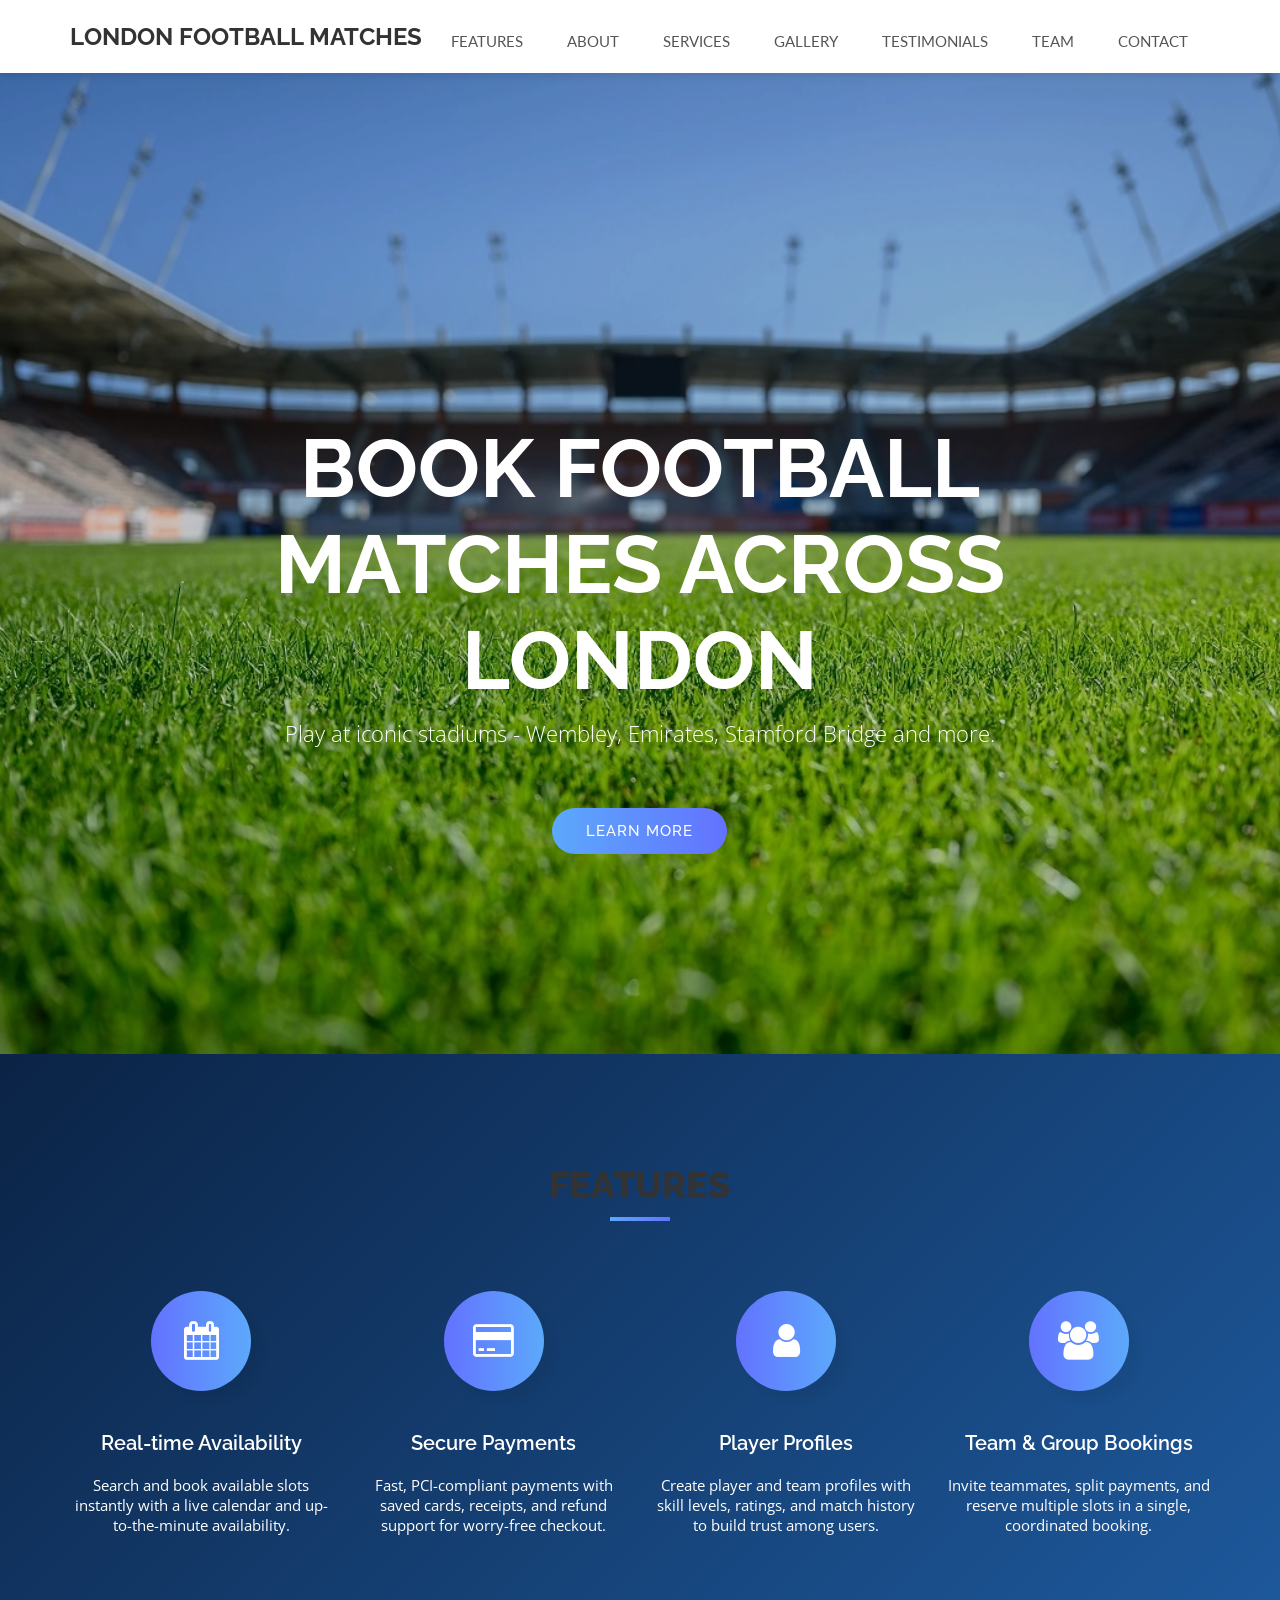
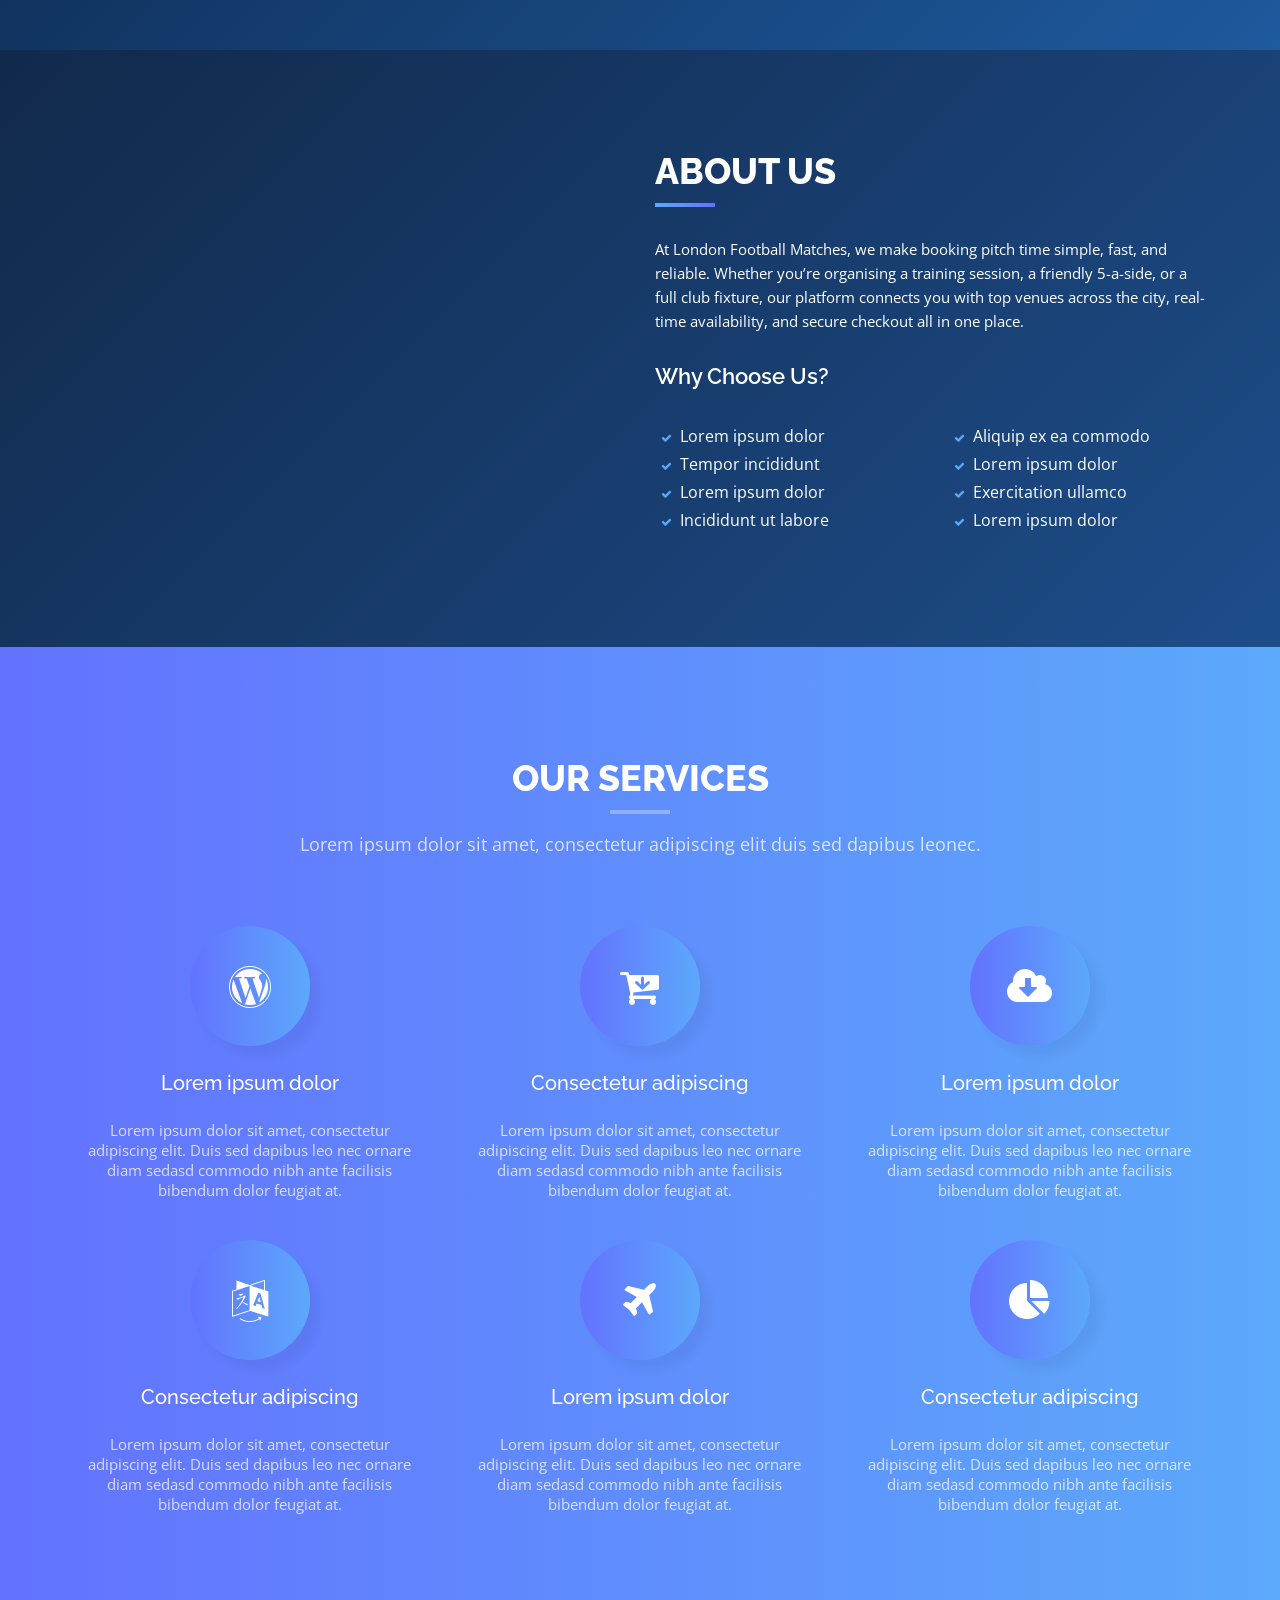
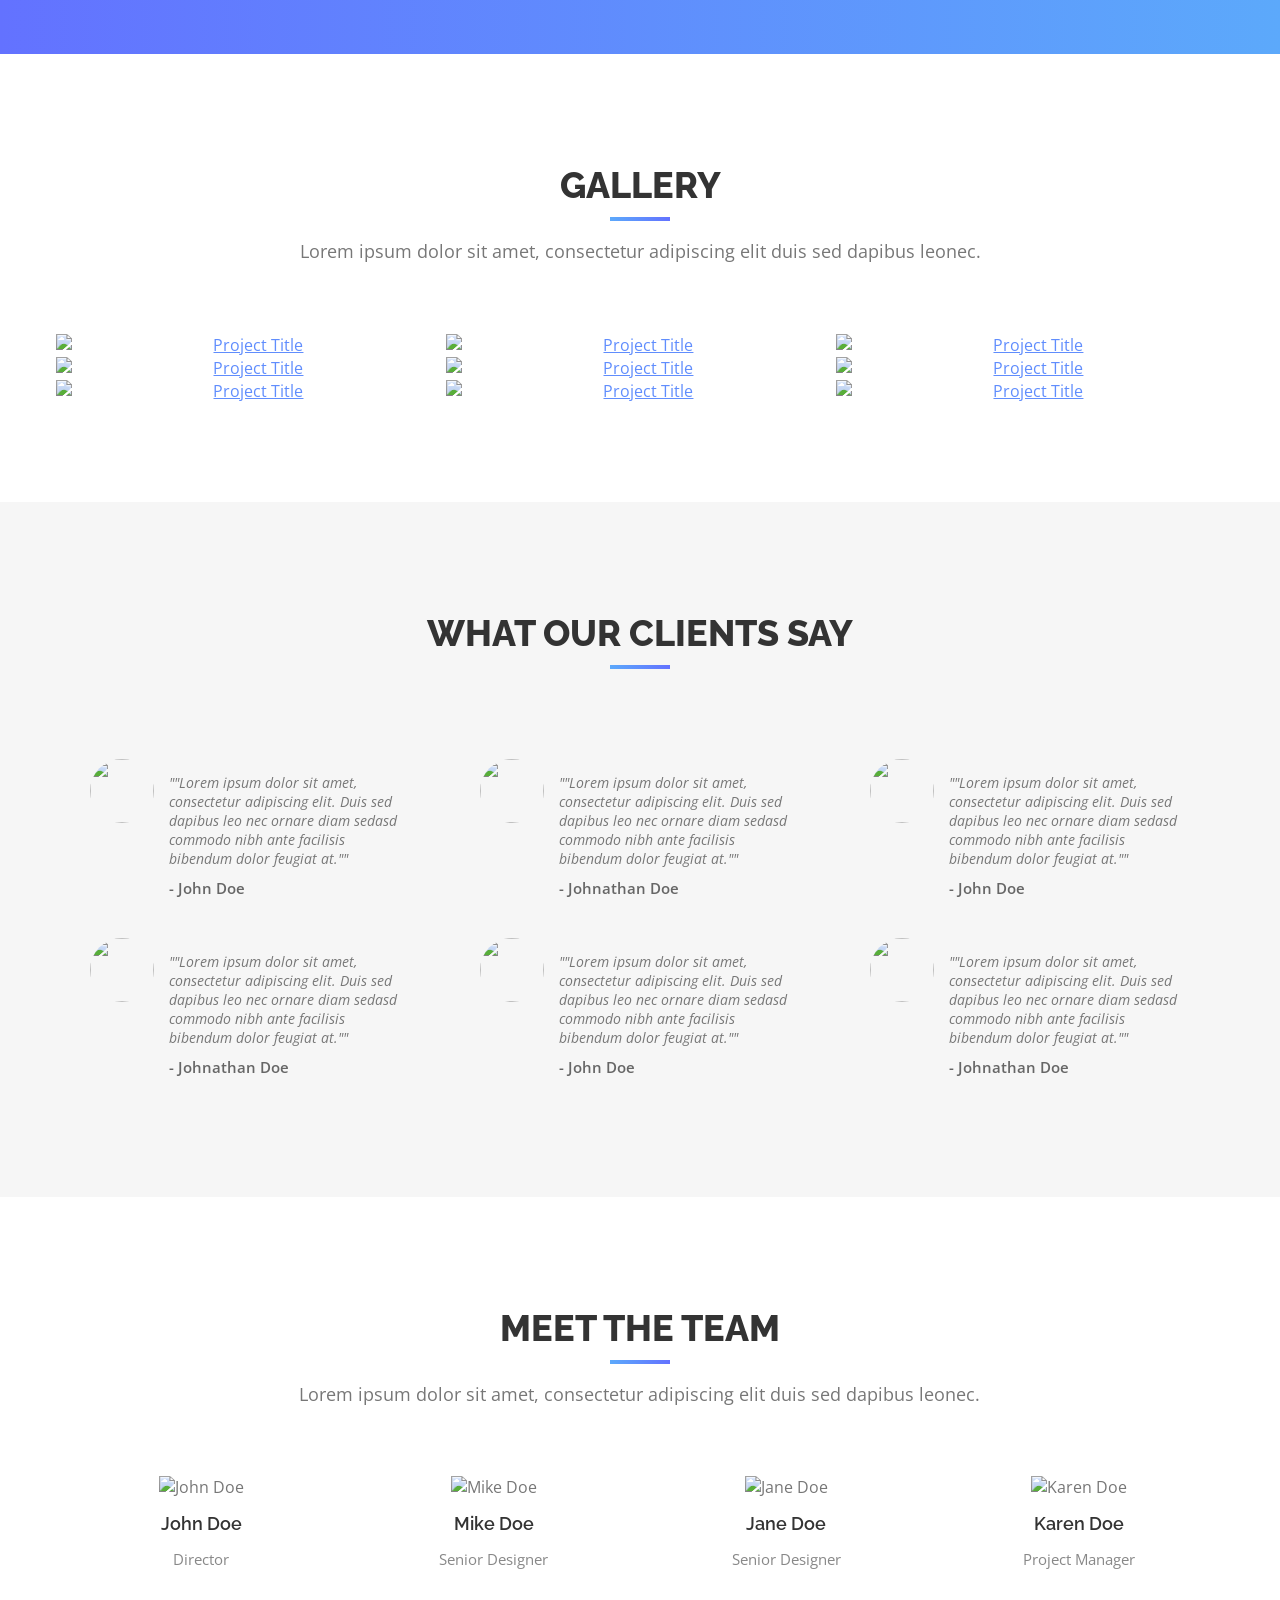
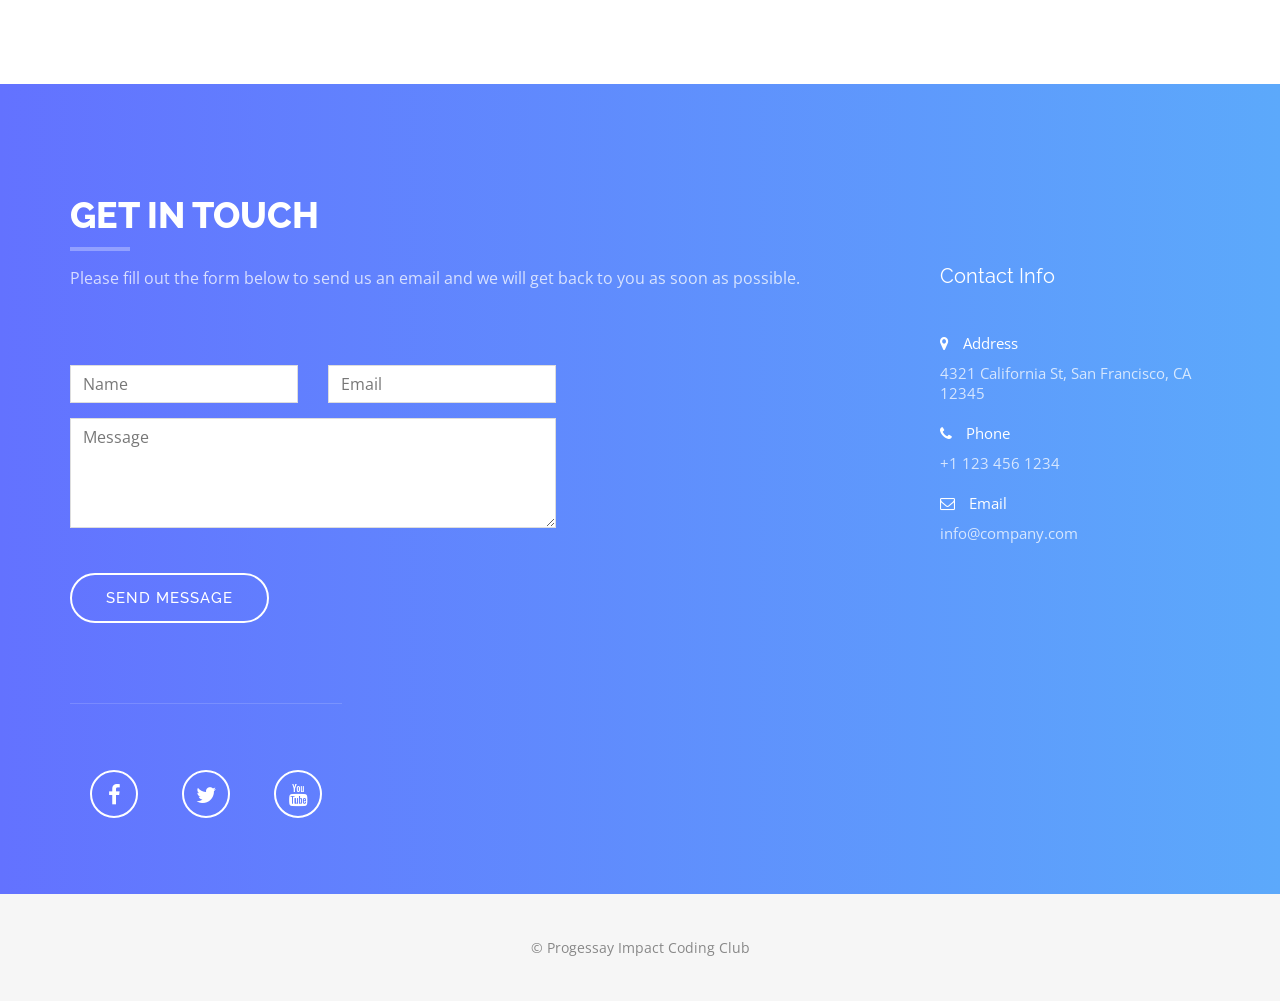
==== index.html @ f7ecc6cf "changed hero" ====
<!DOCTYPE html>
<html lang="en">
  <head>
    <meta charset="utf-8" />
    <meta name="viewport" content="width=device-width, initial-scale=1" />
    <link
      rel="stylesheet"
      href="https://cdn.jsdelivr.net/npm/font-awesome@4.7.0/css/font-awesome.min.css"
    />
    <link
      href="https://fonts.googleapis.com/css?family=Open+Sans:300,400,600,700|Lato:400,700|Raleway:300,400,500,600,700,800,900"
      rel="stylesheet"
    />
    <link rel="stylesheet" href="styles.css" />
    <title>Book Football Matches Across London</title>
    <meta
      name="description"
      content="body"
    />
  </head>
  <body id="page-top">
    <nav id="menu" class="site-nav">
      <div class="container nav-inner">
        <a class="nav-brand page-scroll" href="#page-top">
          London Football Matches
        </a>
        <button
          type="button"
          class="nav-toggle"
          aria-expanded="false"
          aria-controls="nav-links"
        >
          <span class="visually-hidden">Toggle navigation</span>
          <span class="nav-toggle-bar"></span>
          <span class="nav-toggle-bar"></span>
          <span class="nav-toggle-bar"></span>
        </button>
        <div id="nav-links" class="nav-links">
          <ul class="nav-list">
            <li><a href="#features" class="page-scroll">Features</a></li>
            <li><a href="#about" class="page-scroll">About</a></li>
            <li><a href="#services" class="page-scroll">Services</a></li>
            <li><a href="#portfolio" class="page-scroll">Gallery</a></li>
            <li><a href="#testimonials" class="page-scroll">Testimonials</a></li>
            <li><a href="#team" class="page-scroll">Team</a></li>
            <li><a href="#contact" class="page-scroll">Contact</a></li>
          </ul>
        </div>
      </div>
    </nav>

    <header id="header">
      <div class="intro">
        <div class="overlay">
          <div class="container">
            <div class="row">
              <div class="col-8 col-center intro-text">
                <h1>Book Football Matches Across London<span></span></h1>
                <p>
                  Play at iconic stadiums - Wembley, Emirates, Stamford Bridge and more.
                </p>
                <a href="#features" class="btn btn-custom btn-lg page-scroll">
                  Learn More
                </a>
              </div>
            </div>
          </div>
        </div>
      </div>
    </header>

    <div id="features" class="text-center">
      <div class="container">
        <div class="col-10 col-center section-title">
          <h2>Features</h2>
        </div>
        <div class="row">
          <div class="col-3">
            <i class="fa fa-calendar"></i>
            <h3>Real-time Availability</h3>
            <p>
              Search and book available slots instantly with a live calendar
              and up-to-the-minute availability.
            </p>
          </div>
          <div class="col-3">
            <i class="fa fa-credit-card"></i>
            <h3>Secure Payments</h3>
            <p>
              Fast, PCI-compliant payments with saved cards, receipts, and
              refund support for worry-free checkout.
            </p>
          </div>
          <div class="col-3">
            <i class="fa fa-user"></i>
            <h3>Player Profiles</h3>
            <p>
              Create player and team profiles with skill levels, ratings, and
              match history to build trust among users.
            </p>
          </div>
          <div class="col-3">
            <i class="fa fa-users"></i>
            <h3>Team &amp; Group Bookings</h3>
            <p>
              Invite teammates, split payments, and reserve multiple slots in
              a single, coordinated booking.
            </p>
          </div>
        </div>
      </div>
    </div>

    <div id="about">
      <div class="container">
        <div class="row">
          <div class="col-6">
            <img src="img/about.jpg" class="img-fluid" alt="" />
          </div>
          <div class="col-6">
            <div class="about-text">
              <h2>About Us</h2>
              <p>
                At London Football Matches, we make booking pitch time simple,
                fast, and reliable. Whether you’re organising a training session,
                a friendly 5-a-side, or a full club fixture, our platform
                connects you with top venues across the city, real-time
                availability, and secure checkout all in one place.
              </p>
              <h3>Why Choose Us?</h3>
              <div class="list-style">
                <div class="col-6">
                  <ul>
                    <li>Lorem ipsum dolor</li>
                    <li>Tempor incididunt</li>
                    <li>Lorem ipsum dolor</li>
                    <li>Incididunt ut labore</li>
                  </ul>
                </div>
                <div class="col-6">
                  <ul>
                    <li>Aliquip ex ea commodo</li>
                    <li>Lorem ipsum dolor</li>
                    <li>Exercitation ullamco</li>
                    <li>Lorem ipsum dolor</li>
                  </ul>
                </div>
              </div>
            </div>
          </div>
        </div>
      </div>
    </div>

    <div id="services" class="text-center">
      <div class="container">
        <div class="section-title">
          <h2>Our Services</h2>
          <p>
            Lorem ipsum dolor sit amet, consectetur adipiscing elit duis sed
            dapibus leonec.
          </p>
        </div>
        <div class="row">
          <div class="col-4">
            <i class="fa fa-wordpress"></i>
            <div class="service-desc">
              <h3>Lorem ipsum dolor</h3>
              <p>
                Lorem ipsum dolor sit amet, consectetur adipiscing elit. Duis sed
                dapibus leo nec ornare diam sedasd commodo nibh ante facilisis
                bibendum dolor feugiat at.
              </p>
            </div>
          </div>
          <div class="col-4">
            <i class="fa fa-cart-arrow-down"></i>
            <div class="service-desc">
              <h3>Consectetur adipiscing</h3>
              <p>
                Lorem ipsum dolor sit amet, consectetur adipiscing elit. Duis sed
                dapibus leo nec ornare diam sedasd commodo nibh ante facilisis
                bibendum dolor feugiat at.
              </p>
            </div>
          </div>
          <div class="col-4">
            <i class="fa fa-cloud-download"></i>
            <div class="service-desc">
              <h3>Lorem ipsum dolor</h3>
              <p>
                Lorem ipsum dolor sit amet, consectetur adipiscing elit. Duis sed
                dapibus leo nec ornare diam sedasd commodo nibh ante facilisis
                bibendum dolor feugiat at.
              </p>
            </div>
          </div>
          <div class="col-4">
            <i class="fa fa-language"></i>
            <div class="service-desc">
              <h3>Consectetur adipiscing</h3>
              <p>
                Lorem ipsum dolor sit amet, consectetur adipiscing elit. Duis sed
                dapibus leo nec ornare diam sedasd commodo nibh ante facilisis
                bibendum dolor feugiat at.
              </p>
            </div>
          </div>
          <div class="col-4">
            <i class="fa fa-plane"></i>
            <div class="service-desc">
              <h3>Lorem ipsum dolor</h3>
              <p>
                Lorem ipsum dolor sit amet, consectetur adipiscing elit. Duis sed
                dapibus leo nec ornare diam sedasd commodo nibh ante facilisis
                bibendum dolor feugiat at.
              </p>
            </div>
          </div>
          <div class="col-4">
            <i class="fa fa-pie-chart"></i>
            <div class="service-desc">
              <h3>Consectetur adipiscing</h3>
              <p>
                Lorem ipsum dolor sit amet, consectetur adipiscing elit. Duis sed
                dapibus leo nec ornare diam sedasd commodo nibh ante facilisis
                bibendum dolor feugiat at.
              </p>
            </div>
          </div>
        </div>
      </div>
    </div>

    <div id="portfolio" class="text-center">
      <div class="container">
        <div class="section-title">
          <h2>Gallery</h2>
          <p>
            Lorem ipsum dolor sit amet, consectetur adipiscing elit duis sed
            dapibus leonec.
          </p>
        </div>
        <div class="row">
          <div class="portfolio-items">
            <div class="col-4">
              <div class="portfolio-item">
                <div class="hover-bg">
                  <a
                    href="img/portfolio/01-large.jpg"
                    title="Project Title"
                    data-lightbox-gallery="gallery1"
                  >
                    <div class="hover-text">
                      <h4>Project Title</h4>
                    </div>
                    <img
                      src="img/portfolio/01-small.jpg"
                      class="img-fluid"
                      alt="Project Title"
                    />
                  </a>
                </div>
              </div>
            </div>
            <div class="col-4">
              <div class="portfolio-item">
                <div class="hover-bg">
                  <a
                    href="img/portfolio/02-large.jpg"
                    title="Project Title"
                    data-lightbox-gallery="gallery1"
                  >
                    <div class="hover-text">
                      <h4>Project Title</h4>
                    </div>
                    <img
                      src="img/portfolio/02-small.jpg"
                      class="img-fluid"
                      alt="Project Title"
                    />
                  </a>
                </div>
              </div>
            </div>
            <div class="col-4">
              <div class="portfolio-item">
                <div class="hover-bg">
                  <a
                    href="img/portfolio/03-large.jpg"
                    title="Project Title"
                    data-lightbox-gallery="gallery1"
                  >
                    <div class="hover-text">
                      <h4>Project Title</h4>
                    </div>
                    <img
                      src="img/portfolio/03-small.jpg"
                      class="img-fluid"
                      alt="Project Title"
                    />
                  </a>
                </div>
              </div>
            </div>
            <div class="col-4">
              <div class="portfolio-item">
                <div class="hover-bg">
                  <a
                    href="img/portfolio/04-large.jpg"
                    title="Project Title"
                    data-lightbox-gallery="gallery1"
                  >
                    <div class="hover-text">
                      <h4>Project Title</h4>
                    </div>
                    <img
                      src="img/portfolio/04-small.jpg"
                      class="img-fluid"
                      alt="Project Title"
                    />
                  </a>
                </div>
              </div>
            </div>
            <div class="col-4">
              <div class="portfolio-item">
                <div class="hover-bg">
                  <a
                    href="img/portfolio/05-large.jpg"
                    title="Project Title"
                    data-lightbox-gallery="gallery1"
                  >
                    <div class="hover-text">
                      <h4>Project Title</h4>
                    </div>
                    <img
                      src="img/portfolio/05-small.jpg"
                      class="img-fluid"
                      alt="Project Title"
                    />
                  </a>
                </div>
              </div>
            </div>
            <div class="col-4">
              <div class="portfolio-item">
                <div class="hover-bg">
                  <a
                    href="img/portfolio/06-large.jpg"
                    title="Project Title"
                    data-lightbox-gallery="gallery1"
                  >
                    <div class="hover-text">
                      <h4>Project Title</h4>
                    </div>
                    <img
                      src="img/portfolio/06-small.jpg"
                      class="img-fluid"
                      alt="Project Title"
                    />
                  </a>
                </div>
              </div>
            </div>
            <div class="col-4">
              <div class="portfolio-item">
                <div class="hover-bg">
                  <a
                    href="img/portfolio/07-large.jpg"
                    title="Project Title"
                    data-lightbox-gallery="gallery1"
                  >
                    <div class="hover-text">
                      <h4>Project Title</h4>
                    </div>
                    <img
                      src="img/portfolio/07-small.jpg"
                      class="img-fluid"
                      alt="Project Title"
                    />
                  </a>
                </div>
              </div>
            </div>
            <div class="col-4">
              <div class="portfolio-item">
                <div class="hover-bg">
                  <a
                    href="img/portfolio/08-large.jpg"
                    title="Project Title"
                    data-lightbox-gallery="gallery1"
                  >
                    <div class="hover-text">
                      <h4>Project Title</h4>
                    </div>
                    <img
                      src="img/portfolio/08-small.jpg"
                      class="img-fluid"
                      alt="Project Title"
                    />
                  </a>
                </div>
              </div>
            </div>
            <div class="col-4">
              <div class="portfolio-item">
                <div class="hover-bg">
                  <a
                    href="img/portfolio/09-large.jpg"
                    title="Project Title"
                    data-lightbox-gallery="gallery1"
                  >
                    <div class="hover-text">
                      <h4>Project Title</h4>
                    </div>
                    <img
                      src="img/portfolio/09-small.jpg"
                      class="img-fluid"
                      alt="Project Title"
                    />
                  </a>
                </div>
              </div>
            </div>
          </div>
        </div>
      </div>
    </div>

    <div id="testimonials">
      <div class="container">
        <div class="section-title text-center">
          <h2>What our clients say</h2>
        </div>
        <div class="row">
          <div class="col-4">
            <div class="testimonial">
              <div class="testimonial-image">
                <img src="img/testimonials/01.jpg" alt="" />
              </div>
              <div class="testimonial-content">
                <p>
                  ""Lorem ipsum dolor sit amet, consectetur adipiscing elit. Duis
                  sed dapibus leo nec ornare diam sedasd commodo nibh ante
                  facilisis bibendum dolor feugiat at.""
                </p>
                <div class="testimonial-meta"> - John Doe </div>
              </div>
            </div>
          </div>
          <div class="col-4">
            <div class="testimonial">
              <div class="testimonial-image">
                <img src="img/testimonials/02.jpg" alt="" />
              </div>
              <div class="testimonial-content">
                <p>
                  ""Lorem ipsum dolor sit amet, consectetur adipiscing elit. Duis
                  sed dapibus leo nec ornare diam sedasd commodo nibh ante
                  facilisis bibendum dolor feugiat at.""
                </p>
                <div class="testimonial-meta"> - Johnathan Doe </div>
              </div>
            </div>
          </div>
          <div class="col-4">
            <div class="testimonial">
              <div class="testimonial-image">
                <img src="img/testimonials/03.jpg" alt="" />
              </div>
              <div class="testimonial-content">
                <p>
                  ""Lorem ipsum dolor sit amet, consectetur adipiscing elit. Duis
                  sed dapibus leo nec ornare diam sedasd commodo nibh ante
                  facilisis bibendum dolor feugiat at.""
                </p>
                <div class="testimonial-meta"> - John Doe </div>
              </div>
            </div>
          </div>
          <div class="col-4">
            <div class="testimonial">
              <div class="testimonial-image">
                <img src="img/testimonials/04.jpg" alt="" />
              </div>
              <div class="testimonial-content">
                <p>
                  ""Lorem ipsum dolor sit amet, consectetur adipiscing elit. Duis
                  sed dapibus leo nec ornare diam sedasd commodo nibh ante
                  facilisis bibendum dolor feugiat at.""
                </p>
                <div class="testimonial-meta"> - Johnathan Doe </div>
              </div>
            </div>
          </div>
          <div class="col-4">
            <div class="testimonial">
              <div class="testimonial-image">
                <img src="img/testimonials/05.jpg" alt="" />
              </div>
              <div class="testimonial-content">
                <p>
                  ""Lorem ipsum dolor sit amet, consectetur adipiscing elit. Duis
                  sed dapibus leo nec ornare diam sedasd commodo nibh ante
                  facilisis bibendum dolor feugiat at.""
                </p>
                <div class="testimonial-meta"> - John Doe </div>
              </div>
            </div>
          </div>
          <div class="col-4">
            <div class="testimonial">
              <div class="testimonial-image">
                <img src="img/testimonials/06.jpg" alt="" />
              </div>
              <div class="testimonial-content">
                <p>
                  ""Lorem ipsum dolor sit amet, consectetur adipiscing elit. Duis
                  sed dapibus leo nec ornare diam sedasd commodo nibh ante
                  facilisis bibendum dolor feugiat at.""
                </p>
                <div class="testimonial-meta"> - Johnathan Doe </div>
              </div>
            </div>
          </div>
        </div>
      </div>
    </div>

    <div id="team" class="text-center">
      <div class="container">
        <div class="col-8 col-center section-title">
          <h2>Meet the Team</h2>
          <p>
            Lorem ipsum dolor sit amet, consectetur adipiscing elit duis sed
            dapibus leonec.
          </p>
        </div>
        <div class="row">
          <div class="col-3 team">
            <div class="team-card">
              <img src="img/team/01.jpg" alt="John Doe" class="team-img" />
              <div class="team-caption">
                <h4>John Doe</h4>
                <p>Director</p>
              </div>
            </div>
          </div>
          <div class="col-3 team">
            <div class="team-card">
              <img src="img/team/02.jpg" alt="Mike Doe" class="team-img" />
              <div class="team-caption">
                <h4>Mike Doe</h4>
                <p>Senior Designer</p>
              </div>
            </div>
          </div>
          <div class="col-3 team">
            <div class="team-card">
              <img src="img/team/03.jpg" alt="Jane Doe" class="team-img" />
              <div class="team-caption">
                <h4>Jane Doe</h4>
                <p>Senior Designer</p>
              </div>
            </div>
          </div>
          <div class="col-3 team">
            <div class="team-card">
              <img src="img/team/04.jpg" alt="Karen Doe" class="team-img" />
              <div class="team-caption">
                <h4>Karen Doe</h4>
                <p>Project Manager</p>
              </div>
            </div>
          </div>
        </div>
      </div>
    </div>

    <div>
      <div id="contact">
        <div class="container">
          <div class="col-8">
            <div class="row">
              <div class="section-title">
                <h2>Get In Touch</h2>
                <p>
                  Please fill out the form below to send us an email and we will
                  get back to you as soon as possible.
                </p>
              </div>
              <form name="sentMessage" novalidate>
                <div class="row">
                  <div class="col-6">
                    <div class="form-group">
                      <input
                        type="text"
                        id="name"
                        name="name"
                        class="field"
                        placeholder="Name"
                        required
                      />
                      <p class="field-error"></p>
                    </div>
                  </div>
                  <div class="col-6">
                    <div class="form-group">
                      <input
                        type="email"
                        id="email"
                        name="email"
                        class="field"
                        placeholder="Email"
                        required
                      />
                      <p class="field-error"></p>
                    </div>
                  </div>
                </div>
                <div class="form-group">
                  <textarea
                    name="message"
                    id="message"
                    class="field"
                    rows="4"
                    placeholder="Message"
                    required
                  ></textarea>
                  <p class="field-error"></p>
                </div>
                <div id="success"></div>
                <button type="submit" class="btn btn-custom btn-lg">
                  Send Message
                </button>
              </form>
            </div>
          </div>
          <div class="col-3 col-offset-1 contact-info">
            <div class="contact-item">
              <h3>Contact Info</h3>
              <p>
                <span><i class="fa fa-map-marker"></i> Address</span>
                4321 California St, San Francisco, CA 12345
              </p>
            </div>
            <div class="contact-item">
              <p>
                <span><i class="fa fa-phone"></i> Phone</span>
                +1 123 456 1234
              </p>
            </div>
            <div class="contact-item">
              <p>
                <span><i class="fa fa-envelope-o"></i> Email</span>
                info@company.com
              </p>
            </div>
          </div>
          <div class="col-12">
            <div class="row">
              <div class="social">
                <ul>
                  <li>
                    <a href="https://fb.com"><i class="fa fa-facebook"></i></a>
                  </li>
                  <li>
                    <a href="https://twitter.com"
                      ><i class="fa fa-twitter"></i
                    ></a>
                  </li>
                  <li>
                    <a href="https://youtube.com"
                      ><i class="fa fa-youtube"></i
                    ></a>
                  </li>
                </ul>
              </div>
            </div>
          </div>
        </div>
      </div>
      <div id="footer">
        <div class="container text-center">
          <p>
            &copy; Progessay Impact Coding Club
          </p>
        </div>
      </div>
    </div>

    <script src="script.js"></script>
  </body>
</html>
---- styles.css ----
*,
*::before,
*::after {
  box-sizing: border-box;
}

body,
html {
  font-family: "Open Sans", sans-serif;
  text-rendering: optimizeLegibility !important;
  -webkit-font-smoothing: antialiased !important;
  color: #777;
  font-weight: 400;
  width: 100% !important;
  height: 100% !important;
  margin: 0;
}

body {
  padding-top: 70px;
}

img {
  max-width: 100%;
  height: auto;
}

/* Layout */
.container {
  max-width: 1170px;
  margin: 0 auto;
  padding: 0 15px;
}

.row {
  display: flex;
  flex-wrap: wrap;
  margin: 0 -15px;
}

[class*="col-"] {
  padding: 0 15px;
  width: 100%;
}

.col-12 {
  width: 100%;
}

.col-10 {
  width: 83.333%;
}

.col-8 {
  width: 66.666%;
}

.col-6 {
  width: 50%;
}

.col-4 {
  width: 33.333%;
}

.col-3 {
  width: 25%;
}

.col-center {
  margin-left: auto;
  margin-right: auto;
}

.col-offset-1 {
  margin-left: 8.333%;
}

.text-center {
  text-align: center;
}

.visually-hidden {
  position: absolute;
  width: 1px;
  height: 1px;
  padding: 0;
  margin: -1px;
  overflow: hidden;
  clip: rect(0, 0, 0, 0);
  border: 0;
}

.img-fluid {
  display: block;
  max-width: 100%;
  height: auto;
}

.btn {
  display: inline-block;
  text-decoration: none;
  cursor: pointer;
}

.btn-lg {
  font-size: 18px;
}

@media (max-width: 991px) {
  .col-4,
  .col-3 {
    width: 50%;
  }

  .col-offset-1 {
    margin-left: 0;
  }
}

@media (max-width: 767px) {
  body {
    padding-top: 60px;
  }

  .col-8,
  .col-6,
  .col-4,
  .col-10 {
    width: 100%;
  }

  #features .col-3 {
    width: 50%;
  }

  #about .list-style .col-6 {
    width: 100%;
  }
}
h2,
h3,
h4 {
  font-family: "Raleway", sans-serif;
}
h2 {
  text-transform: uppercase;
  margin: 0 0 20px;
  font-weight: 800;
  font-size: 36px;
  color: #333;
}
h3 {
  font-size: 20px;
  font-weight: 600;
  color: #333;
}
h4 {
  font-size: 18px;
  color: #333;
  font-weight: 600;
}
h5 {
  text-transform: uppercase;
  font-weight: 700;
  line-height: 20px;
}
p {
  font-size: 15px;
}
p.intro {
  margin: 12px 0 0;
  line-height: 24px;
}
a {
  color: #608dfd;
  font-weight: 400;
}
a:hover,
a:focus {
  text-decoration: none;
  color: #608dfd;
}
ul,
ol {
  list-style: none;
}
ul,
ol {
  padding: 0;
  webkit-padding: 0;
  moz-padding: 0;
}
hr {
  height: 2px;
  width: 70px;
  text-align: center;
  position: relative;
  background: #1e7a46;
  margin-bottom: 20px;
  border: 0;
}
/* Navigation */
#menu.site-nav {
  position: fixed;
  top: 0;
  left: 0;
  right: 0;
  z-index: 1000;
  padding: 15px 0;
  transition: all 0.8s;
  background-color: #fff;
  box-shadow: 0 0 10px rgba(0, 0, 0, 0.15);
}

#menu .nav-inner {
  display: flex;
  align-items: center;
  justify-content: space-between;
  flex-wrap: wrap;
}

#menu a.nav-brand {
  font-family: "Raleway", sans-serif;
  font-size: 24px;
  font-weight: 700;
  color: #333;
  text-transform: uppercase;
  text-decoration: none;
}

#menu .nav-list {
  display: flex;
  flex-wrap: wrap;
  align-items: center;
  justify-content: flex-end;
  margin: 0;
  padding: 0;
  list-style: none;
}

#menu .nav-list > li > a {
  position: relative;
  display: block;
  font-family: "Lato", sans-serif;
  text-transform: uppercase;
  color: #555;
  font-size: 15px;
  font-weight: 400;
  padding: 8px 2px;
  margin: 9px 20px 0;
  text-decoration: none;
}

#menu .nav-list > li > a::after {
  display: block;
  position: absolute;
  left: 0;
  bottom: -1px;
  width: 0;
  height: 2px;
  background: linear-gradient(to right, #6372ff 0%, #5ca9fb 100%);
  content: "";
  transition: width 0.2s;
}

#menu .nav-list > li > a:hover::after,
#menu .nav-list > li > a:focus::after {
  width: 100%;
}

.nav-toggle {
  display: none;
  flex-direction: column;
  justify-content: center;
  gap: 5px;
  width: 44px;
  height: 44px;
  padding: 0;
  border: 1px solid #ddd;
  border-radius: 0;
  background: #fff;
  cursor: pointer;
}

.nav-toggle-bar {
  display: block;
  width: 22px;
  height: 2px;
  margin: 0 auto;
  background-color: #555;
  transition: background-color 0.2s;
}

.nav-toggle:hover,
.nav-toggle:focus {
  border-color: #608dfd;
}

.nav-toggle:hover .nav-toggle-bar,
.nav-toggle:focus .nav-toggle-bar {
  background-color: #608dfd;
}

@media (max-width: 767px) {
  .nav-toggle {
    display: flex;
  }

  #menu .nav-links {
    display: none;
    width: 100%;
    order: 3;
  }

  #menu .nav-links.is-open {
    display: block;
  }

  #menu .nav-list {
    flex-direction: column;
    align-items: flex-start;
    padding: 10px 0 5px;
  }

  #menu .nav-list > li > a {
    margin: 6px 0;
  }
}
.section-title {
  margin-bottom: 70px;
}
.section-title h2 {
  position: relative;
  margin-top: 10px;
  margin-bottom: 15px;
  padding-bottom: 15px;
}
.section-title h2::after {
  position: absolute;
  content: "";
  background: linear-gradient(to right, #5ca9fb 0%, #6372ff 100%);
  height: 4px;
  width: 60px;
  bottom: 0;
  margin-left: -30px;
  left: 50%;
}
.section-title p {
  font-size: 18px;
}
.btn-custom {
  font-family: "Raleway", sans-serif;
  text-transform: uppercase;
  color: #fff;
  background-color: #5ca9fb;
  background-image: linear-gradient(to right, #5ca9fb 0%, #6372ff 100%);
  padding: 14px 34px;
  letter-spacing: 1px;
  margin: 0;
  font-size: 15px;
  font-weight: 500;
  border-radius: 25px;
  transition: all 0.5s linear;
  border: 0;
}
.btn-custom:hover,
.btn-custom:focus,
.btn-custom.focus,
.btn-custom:active,
.btn-custom.active {
  color: #fff;
  background-image: none;
  background-color: #6372ff;
}
.btn:active,
.btn.active {
  background-image: none;
  outline: 0;
  -webkit-box-shadow: none;
  box-shadow: none;
}
a:focus,
.btn:focus,
.btn:active:focus,
.btn.active:focus,
.btn.focus,
.btn:active.focus,
.btn.active.focus {
  outline: none;
  outline-offset: none;
}
/* Header Section */
.intro {
  display: table;
  width: 100%;
  padding: 0;
  background: url(img/football-pitch-and-stadium.webp) center center no-repeat;
  background-color: #e5e5e5;
  -webkit-background-size: cover;
  -moz-background-size: cover;
  background-size: cover;
  -o-background-size: cover;
}
.intro .overlay {
  background: rgba(0, 0, 0, 0.2);
}
.intro h1 {
  font-family: "Raleway", sans-serif;
  color: #fff;
  font-size: 82px;
  font-weight: 700;
  text-transform: uppercase;
  margin-top: 0;
  margin-bottom: 10px;
}
.intro h1 span {
  font-weight: 800;
  color: #5ca9fb;
}
.intro p {
  color: #fff;
  font-size: 22px;
  font-weight: 300;
  line-height: 30px;
  margin: 0 auto;
  margin-bottom: 60px;
}
header .intro-text {
  padding-top: 350px;
  padding-bottom: 200px;
  text-align: center;
}
/* Features Section */
#features {
  padding: 100px 0;
  background: linear-gradient(135deg, #0b2345 0%, #1e5a9e 100%);
  color: #fff;
}
#features h3,
#features p {
  color: #fff;
}
#features i.fa {
  font-size: 38px;
  margin-bottom: 20px;
  transition: all 0.5s;
  color: #fff;
  width: 100px;
  height: 100px;
  padding: 30px 0;
  border-radius: 50%;
  background: linear-gradient(to right, #6372ff 0%, #5ca9fb 100%);
  box-shadow: 10px 10px 10px rgba(0, 0, 0, 0.05);
}
/* About Section */
#about {
  padding: 100px 0;
  background: linear-gradient(135deg, #11294b 0%, #1d4d8a 100%);
  color: #fff;
}
#about h3 {
  font-size: 22px;
  margin: 0 0 20px;
  color: #fff;
}
#about h2 {
  position: relative;
  margin-bottom: 15px;
  padding-bottom: 15px;
  color: #fff;
}
#about h2::after {
  position: absolute;
  content: "";
  background: linear-gradient(to right, #5ca9fb 0%, #6372ff 100%);
  height: 4px;
  width: 60px;
  bottom: 0;
  left: 0;
}
#about .list-style {
  display: flex;
  flex-wrap: wrap;
  margin: 0 -15px;
}

#about .list-style .col-6 {
  width: 50%;
}

#about .about-text li {
  margin-bottom: 6px;
  margin-left: 6px;
  list-style: none;
  padding: 0;
}
#about .about-text li:before {
  content: "\f00c";
  font-family: "FontAwesome";
  color: #5ca9fb;
  font-size: 11px;
  font-weight: 300;
  padding-right: 8px;
}
#about img {
  width: 520px;
  margin-top: 10px;
  background: #fff;
  border-right: 0;
  box-shadow: 0 0 50px rgba(0, 0, 0, 0.06);
}
#about p {
  line-height: 24px;
  margin: 30px 0;
}
/* Services Section */
#services {
  padding: 100px 0;
  background: linear-gradient(to right, #6372ff 0%, #5ca9fb 100%);
  color: #fff;
}
#services .service-desc {
  margin: 10px 10px 20px;
}
#services h2 {
  color: #fff;
}
#services .section-title h2::after {
  position: absolute;
  content: "";
  background: rgba(255, 255, 255, 0.3);
  height: 4px;
  width: 60px;
  bottom: 0;
  margin-left: -30px;
  left: 50%;
}
#services i.fa {
  font-size: 42px;
  width: 120px;
  height: 120px;
  padding: 40px 0;
  background: linear-gradient(to right, #6372ff 0%, #5ca9fb 100%);
  border-radius: 50%;
  color: #fff;
  box-shadow: 10px 10px 10px rgba(0, 0, 0, 0.05);
}
#services h3 {
  font-weight: 500;
  padding: 5px 0;
  color: #fff;
}
#services p {
  color: rgba(255, 255, 255, 0.75);
}
#services .service-desc {
  margin-bottom: 40px;
}
/* Portfolio Section */
#portfolio {
  padding: 100px 0;
}
.portfolio-items {
  display: flex;
  flex-wrap: wrap;
  width: 100%;
}

.portfolio-item {
  margin: 1px -15px 0 -14px;
  padding: 0;
}

.portfolio-item .img-fluid {
  width: 100%;
}
.portfolio-item .hover-bg {
  overflow: hidden;
  position: relative;
  margin: 0;
}
.hover-bg .hover-text {
  position: absolute;
  text-align: center;
  margin: 0 auto;
  color: #fff;
  background: linear-gradient(
    to right,
    rgba(99, 114, 255, 0.8) 0%,
    rgba(92, 169, 251, 0.8) 100%
  );
  padding: 30% 0 0;
  height: 100%;
  width: 100%;
  opacity: 0;
  transition: all 0.5s;
}
.hover-bg .hover-text > h4 {
  opacity: 0;
  color: #fff;
  -webkit-transform: translateY(100%);
  transform: translateY(100%);
  transition: all 0.3s;
  font-size: 18px;
  letter-spacing: 1px;
  font-weight: 500;
  text-transform: uppercase;
}
.hover-bg:hover .hover-text > h4 {
  opacity: 1;
  -webkit-backface-visibility: hidden;
  -webkit-transform: translateY(0);
  transform: translateY(0);
}
.hover-bg:hover .hover-text {
  opacity: 1;
}
/* Testimonials Section */
#testimonials {
  padding: 100px 0;
  background: #f6f6f6;
}
#testimonials i {
  color: #e6e6e6;
  font-size: 32px;
  margin-bottom: 20px;
}
.testimonial {
  position: relative;
  padding: 20px;
}
.testimonial-image {
  float: left;
  margin-right: 15px;
}
.testimonial-image,
.testimonial-image img {
  display: block;
  width: 64px;
  height: 64px;
  border-radius: 50%;
}
.testimonial-content {
  position: relative;
  overflow: hidden;
}
.testimonial-content p {
  margin-bottom: 0;
  font-size: 14px;
  font-style: italic;
}
.testimonial-meta {
  margin-top: 10px;
  font-size: 15px;
  font-weight: 600;
  color: #666;
}
/* Team Section */
#team {
  padding: 100px 0;
}
#team h4 {
  margin: 5px 0;
}
#team .team-img {
  width: 240px;
}
#team .team-card {
  background: transparent;
  border: 0;
}
#team .team-card .team-caption {
  padding: 10px 0 0;
  color: #888;
}
/* Contact Section */
#contact > .container {
  display: flex;
  flex-wrap: wrap;
}

#contact {
  padding: 100px 0 60px;
  background: linear-gradient(to right, #6372ff 0%, #5ca9fb 100%);
  color: rgba(255, 255, 255, 0.75);
}
#contact .section-title {
  margin-bottom: 40px;
}
#contact .section-title p {
  font-size: 16px;
}
#contact h2 {
  color: #fff;
  margin-top: 10px;
  margin-bottom: 15px;
  padding-bottom: 15px;
}
#contact .section-title h2::after {
  position: absolute;
  content: "";
  background: rgba(255, 255, 255, 0.3);
  height: 4px;
  width: 60px;
  bottom: 0;
  left: 30px;
}
#contact h3 {
  color: #fff;
  margin-top: 80px;
  margin-bottom: 25px;
  padding-bottom: 20px;
  font-weight: 400;
}
#contact form {
  padding-top: 20px;
}
#contact .btn-custom {
  margin: 30px 0;
  background: transparent;
  border: 2px solid #fff;
}
#contact .btn-custom:hover {
  color: #1f386e;
  background: #fff;
}
label {
  font-size: 12px;
  font-weight: 400;
  font-family: "Open Sans", sans-serif;
  float: left;
}
#contact .field {
  display: block;
  width: 100%;
  padding: 6px 12px;
  font-size: 16px;
  line-height: 1.5;
  color: #444;
  background-color: #fff;
  border: 1px solid #ddd;
  border-radius: 0;
  font-family: inherit;
}

#contact .field:focus {
  border-color: #999;
  outline: 0;
}

#contact .field::placeholder {
  color: #777;
}

#contact .field-error {
  margin: 6px 0 0;
  color: #cc0033;
  font-size: 14px;
}

#contact .form-group {
  margin-bottom: 15px;
}
#contact .contact-item {
  margin: 20px 0;
}
#contact .contact-item span {
  color: rgba(255, 255, 255, 1);
  margin-bottom: 10px;
  display: block;
}
#contact .contact-item i.fa {
  margin-right: 10px;
}
#contact .social {
  border-top: 1px solid rgba(255, 255, 255, 0.15);
  padding-top: 50px;
  margin-top: 50px;
  text-align: center;
}
#contact .social ul li {
  display: inline-block;
  margin: 0 20px;
}
#contact .social i.fa {
  font-size: 22px;
  width: 48px;
  height: 48px;
  padding: 12px 0;
  border: 2px solid #fff;
  color: #fff;
  border-radius: 50%;
  transition: all 0.3s;
}
#contact .social i.fa:hover {
  color: #608dfd;
  background: #fff;
}
/* Footer Section*/
#footer {
  background: #f6f6f6;
  padding: 30px 0;
}
#footer p {
  color: #888;
  font-size: 14px;
}
#footer a {
  color: #608dfd;
}
#footer a:hover {
  border-bottom: 2px solid #608dfd;
}

@media (max-width: 768px) {
  #about img {
    margin: 50px 0;
  }
}
@media screen and (max-width: 400px) {
  #features {
    padding: 60px 0;
  }

  #features .col-3 {
    width: 100%;
  }
}

#break-website-button {
  position: fixed;
  background-color: rgb(249, 127, 127);
  color: white;
  padding: 2em;
  font-size: 1.5em;
  top: 2em;
  right: 2em;
  z-index: 10000;
  border: none;
  cursor: pointer;
}
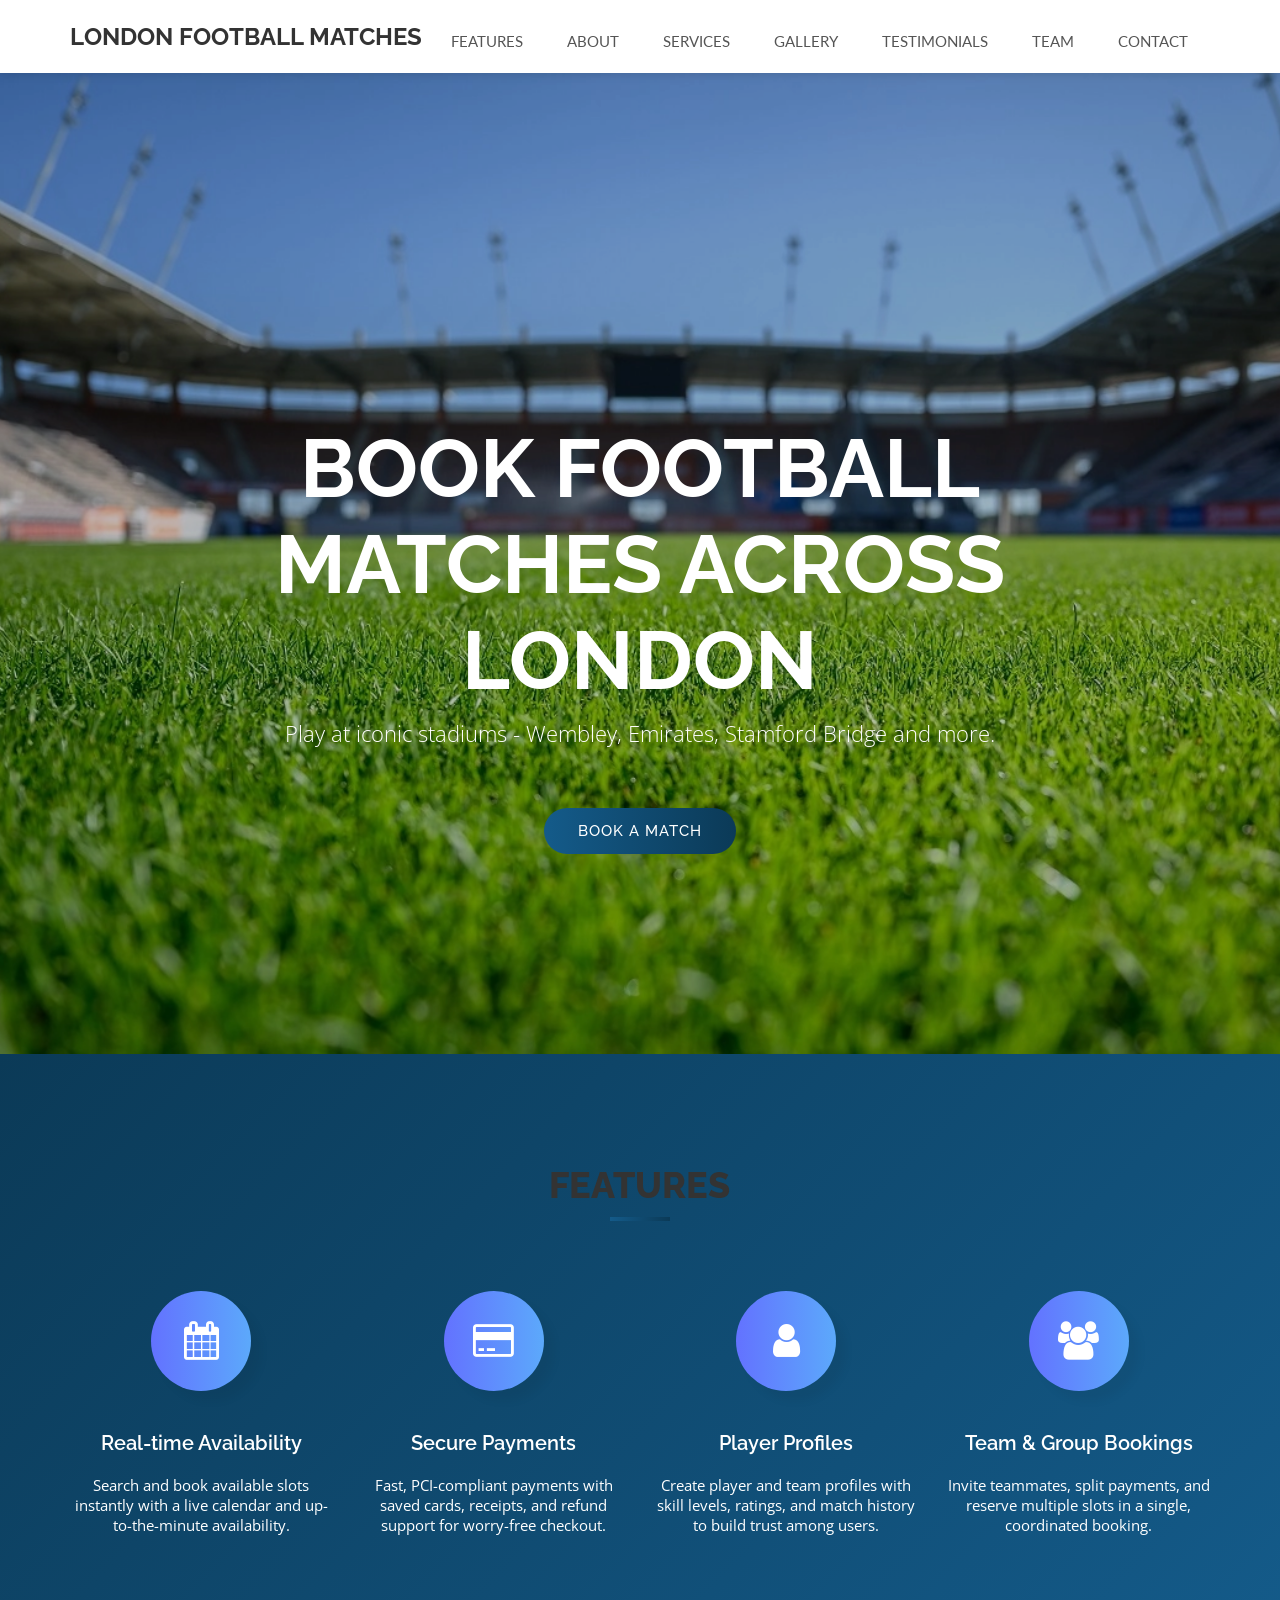
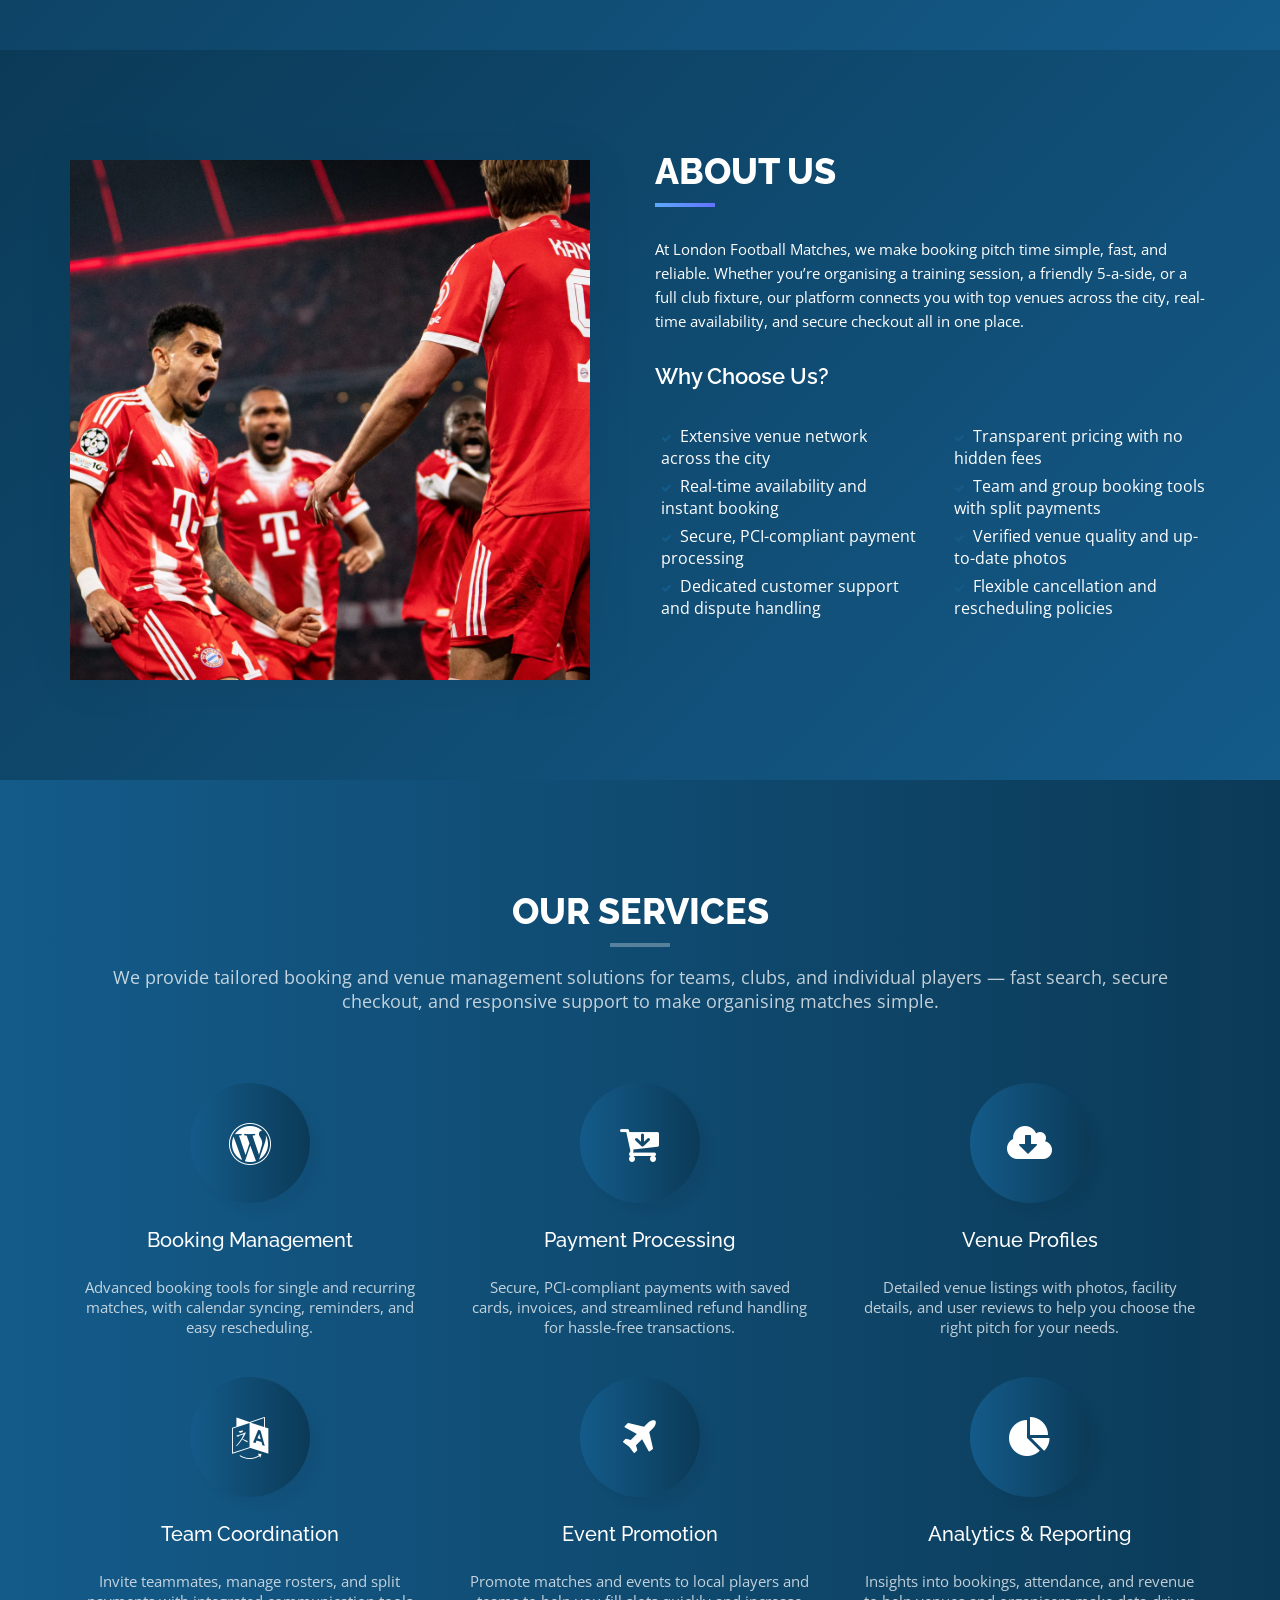
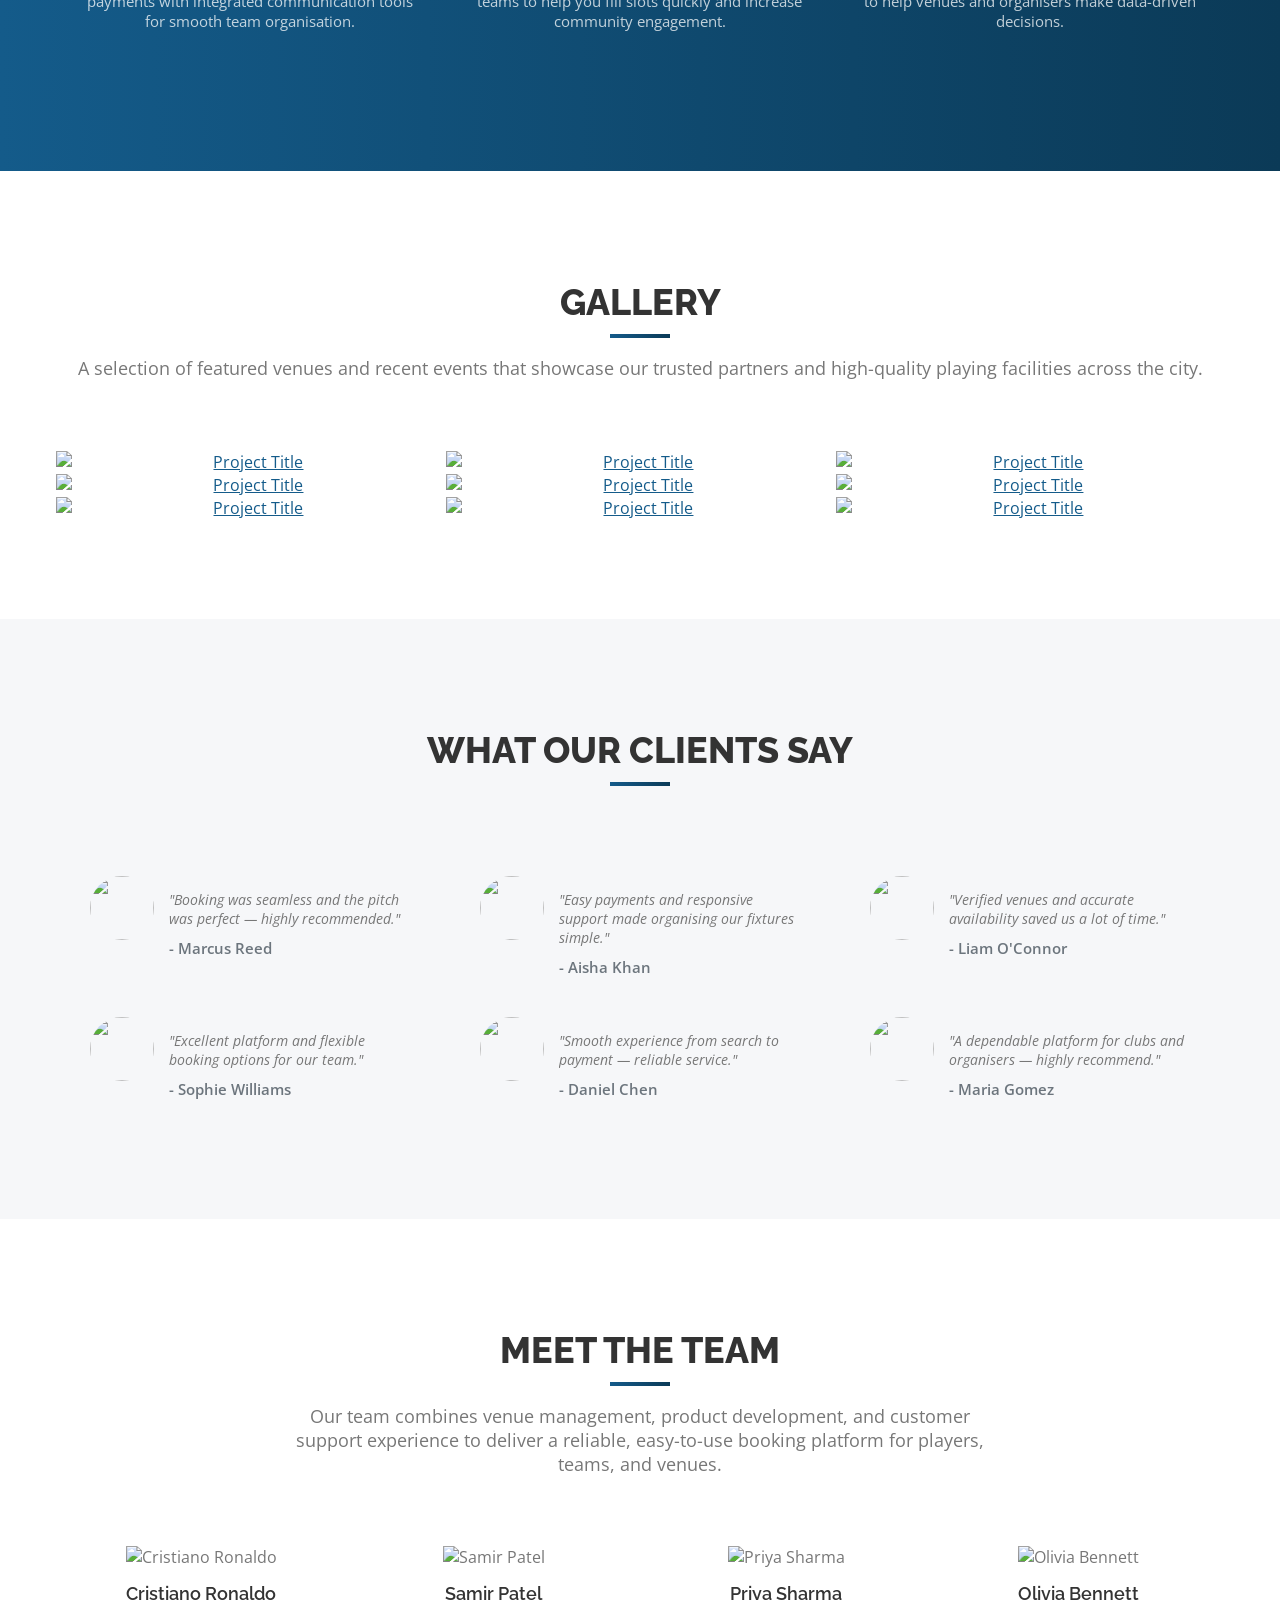
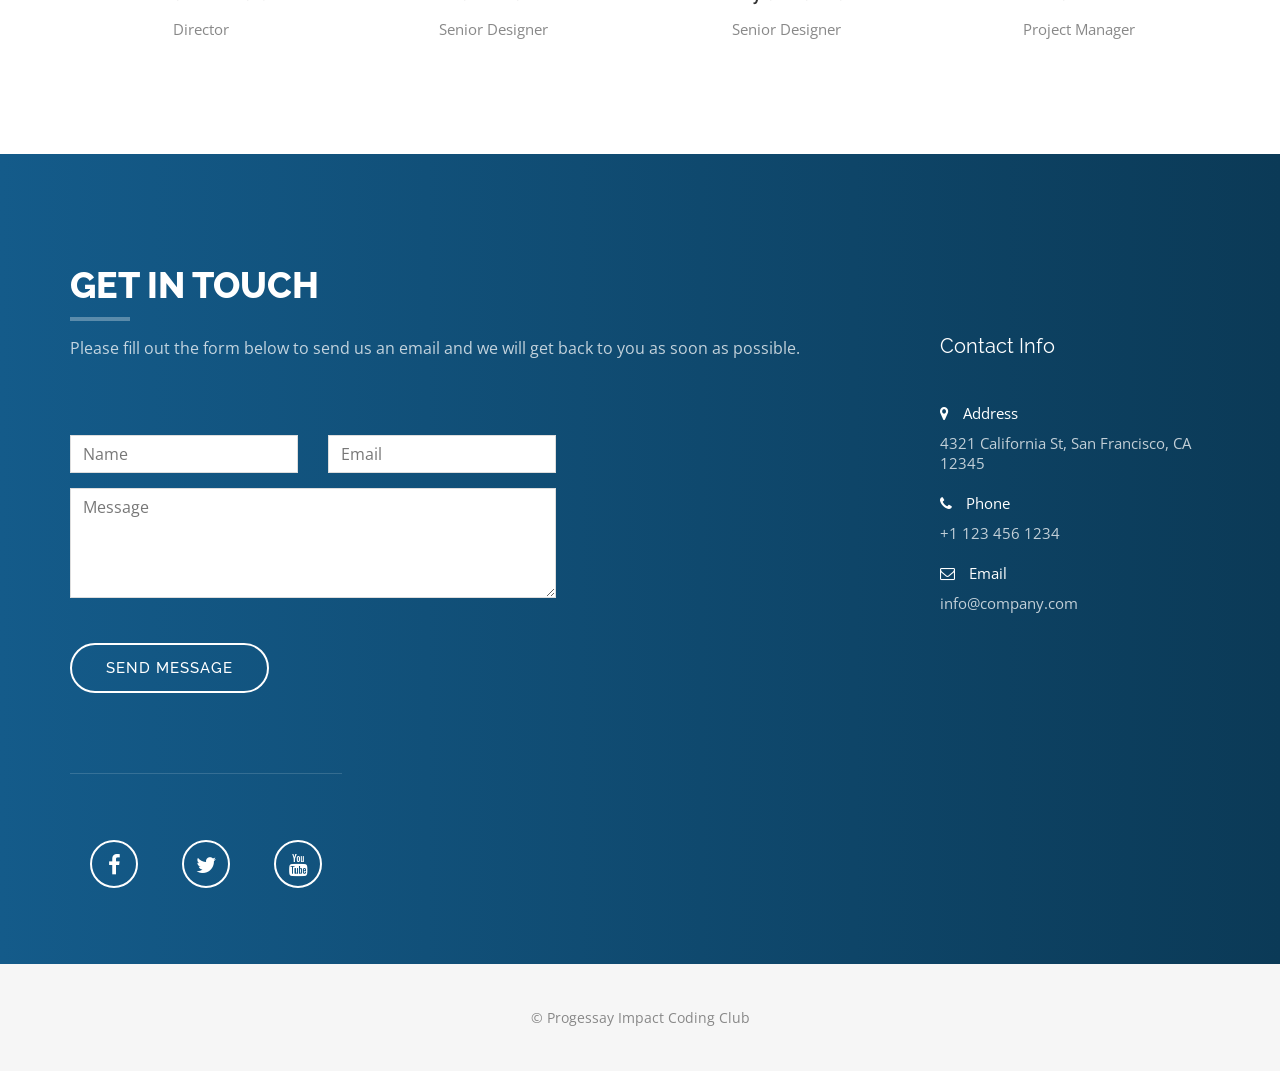
==== commit 6bc40794: "I changed the About Us image" ====
--- a/index.html
+++ b/index.html
@@ -60,7 +60,7 @@
                   Play at iconic stadiums - Wembley, Emirates, Stamford Bridge and more.
                 </p>
                 <a href="#features" class="btn btn-custom btn-lg page-scroll">
-                  Learn More
+                  Book a match
                 </a>
               </div>
             </div>
@@ -115,7 +115,7 @@
       <div class="container">
         <div class="row">
           <div class="col-6">
-            <img src="img/about.jpg" class="img-fluid" alt="" />
+            <img src="img/folder.webp" class="img-fluid" alt="" />
           </div>
           <div class="col-6">
             <div class="about-text">
@@ -131,18 +131,18 @@
               <div class="list-style">
                 <div class="col-6">
                   <ul>
-                    <li>Lorem ipsum dolor</li>
-                    <li>Tempor incididunt</li>
-                    <li>Lorem ipsum dolor</li>
-                    <li>Incididunt ut labore</li>
+                    <li>Extensive venue network across the city</li>
+                    <li>Real-time availability and instant booking</li>
+                    <li>Secure, PCI-compliant payment processing</li>
+                    <li>Dedicated customer support and dispute handling</li>
                   </ul>
                 </div>
                 <div class="col-6">
                   <ul>
-                    <li>Aliquip ex ea commodo</li>
-                    <li>Lorem ipsum dolor</li>
-                    <li>Exercitation ullamco</li>
-                    <li>Lorem ipsum dolor</li>
+                    <li>Transparent pricing with no hidden fees</li>
+                    <li>Team and group booking tools with split payments</li>
+                    <li>Verified venue quality and up-to-date photos</li>
+                    <li>Flexible cancellation and rescheduling policies</li>
                   </ul>
                 </div>
               </div>
@@ -157,74 +157,69 @@
         <div class="section-title">
           <h2>Our Services</h2>
           <p>
-            Lorem ipsum dolor sit amet, consectetur adipiscing elit duis sed
-            dapibus leonec.
+            We provide tailored booking and venue management solutions for
+            teams, clubs, and individual players — fast search, secure
+            checkout, and responsive support to make organising matches simple.
           </p>
         </div>
         <div class="row">
           <div class="col-4">
             <i class="fa fa-wordpress"></i>
             <div class="service-desc">
-              <h3>Lorem ipsum dolor</h3>
-              <p>
-                Lorem ipsum dolor sit amet, consectetur adipiscing elit. Duis sed
-                dapibus leo nec ornare diam sedasd commodo nibh ante facilisis
-                bibendum dolor feugiat at.
+              <h3>Booking Management</h3>
+              <p>
+                Advanced booking tools for single and recurring matches, with
+                calendar syncing, reminders, and easy rescheduling.
               </p>
             </div>
           </div>
           <div class="col-4">
             <i class="fa fa-cart-arrow-down"></i>
             <div class="service-desc">
-              <h3>Consectetur adipiscing</h3>
-              <p>
-                Lorem ipsum dolor sit amet, consectetur adipiscing elit. Duis sed
-                dapibus leo nec ornare diam sedasd commodo nibh ante facilisis
-                bibendum dolor feugiat at.
+              <h3>Payment Processing</h3>
+              <p>
+                Secure, PCI-compliant payments with saved cards, invoices, and
+                streamlined refund handling for hassle-free transactions.
               </p>
             </div>
           </div>
           <div class="col-4">
             <i class="fa fa-cloud-download"></i>
             <div class="service-desc">
-              <h3>Lorem ipsum dolor</h3>
-              <p>
-                Lorem ipsum dolor sit amet, consectetur adipiscing elit. Duis sed
-                dapibus leo nec ornare diam sedasd commodo nibh ante facilisis
-                bibendum dolor feugiat at.
+              <h3>Venue Profiles</h3>
+              <p>
+                Detailed venue listings with photos, facility details, and user
+                reviews to help you choose the right pitch for your needs.
               </p>
             </div>
           </div>
           <div class="col-4">
             <i class="fa fa-language"></i>
             <div class="service-desc">
-              <h3>Consectetur adipiscing</h3>
-              <p>
-                Lorem ipsum dolor sit amet, consectetur adipiscing elit. Duis sed
-                dapibus leo nec ornare diam sedasd commodo nibh ante facilisis
-                bibendum dolor feugiat at.
+              <h3>Team Coordination</h3>
+              <p>
+                Invite teammates, manage rosters, and split payments with
+                integrated communication tools for smooth team organisation.
               </p>
             </div>
           </div>
           <div class="col-4">
             <i class="fa fa-plane"></i>
             <div class="service-desc">
-              <h3>Lorem ipsum dolor</h3>
-              <p>
-                Lorem ipsum dolor sit amet, consectetur adipiscing elit. Duis sed
-                dapibus leo nec ornare diam sedasd commodo nibh ante facilisis
-                bibendum dolor feugiat at.
+              <h3>Event Promotion</h3>
+              <p>
+                Promote matches and events to local players and teams to help
+                you fill slots quickly and increase community engagement.
               </p>
             </div>
           </div>
           <div class="col-4">
             <i class="fa fa-pie-chart"></i>
             <div class="service-desc">
-              <h3>Consectetur adipiscing</h3>
-              <p>
-                Lorem ipsum dolor sit amet, consectetur adipiscing elit. Duis sed
-                dapibus leo nec ornare diam sedasd commodo nibh ante facilisis
-                bibendum dolor feugiat at.
+              <h3>Analytics & Reporting</h3>
+              <p>
+                Insights into bookings, attendance, and revenue to help venues
+                and organisers make data-driven decisions.
               </p>
             </div>
           </div>
@@ -237,8 +232,9 @@
         <div class="section-title">
           <h2>Gallery</h2>
           <p>
-            Lorem ipsum dolor sit amet, consectetur adipiscing elit duis sed
-            dapibus leonec.
+            A selection of featured venues and recent events that showcase our
+            trusted partners and high-quality playing facilities across the
+            city.
           </p>
         </div>
         <div class="row">
@@ -441,11 +437,10 @@
               </div>
               <div class="testimonial-content">
                 <p>
-                  ""Lorem ipsum dolor sit amet, consectetur adipiscing elit. Duis
-                  sed dapibus leo nec ornare diam sedasd commodo nibh ante
-                  facilisis bibendum dolor feugiat at.""
-                </p>
-                <div class="testimonial-meta"> - John Doe </div>
+                  "Booking was seamless and the pitch was perfect — highly
+                  recommended."
+                </p>
+                <div class="testimonial-meta"> - Marcus Reed </div>
               </div>
             </div>
           </div>
@@ -456,11 +451,10 @@
               </div>
               <div class="testimonial-content">
                 <p>
-                  ""Lorem ipsum dolor sit amet, consectetur adipiscing elit. Duis
-                  sed dapibus leo nec ornare diam sedasd commodo nibh ante
-                  facilisis bibendum dolor feugiat at.""
-                </p>
-                <div class="testimonial-meta"> - Johnathan Doe </div>
+                  "Easy payments and responsive support made organising our
+                  fixtures simple."
+                </p>
+                <div class="testimonial-meta"> - Aisha Khan </div>
               </div>
             </div>
           </div>
@@ -471,11 +465,10 @@
               </div>
               <div class="testimonial-content">
                 <p>
-                  ""Lorem ipsum dolor sit amet, consectetur adipiscing elit. Duis
-                  sed dapibus leo nec ornare diam sedasd commodo nibh ante
-                  facilisis bibendum dolor feugiat at.""
-                </p>
-                <div class="testimonial-meta"> - John Doe </div>
+                  "Verified venues and accurate availability saved us a lot of
+                  time."
+                </p>
+                <div class="testimonial-meta"> - Liam O'Connor </div>
               </div>
             </div>
           </div>
@@ -486,11 +479,9 @@
               </div>
               <div class="testimonial-content">
                 <p>
-                  ""Lorem ipsum dolor sit amet, consectetur adipiscing elit. Duis
-                  sed dapibus leo nec ornare diam sedasd commodo nibh ante
-                  facilisis bibendum dolor feugiat at.""
-                </p>
-                <div class="testimonial-meta"> - Johnathan Doe </div>
+                  "Excellent platform and flexible booking options for our team."
+                </p>
+                <div class="testimonial-meta"> - Sophie Williams </div>
               </div>
             </div>
           </div>
@@ -501,11 +492,9 @@
               </div>
               <div class="testimonial-content">
                 <p>
-                  ""Lorem ipsum dolor sit amet, consectetur adipiscing elit. Duis
-                  sed dapibus leo nec ornare diam sedasd commodo nibh ante
-                  facilisis bibendum dolor feugiat at.""
-                </p>
-                <div class="testimonial-meta"> - John Doe </div>
+                  "Smooth experience from search to payment — reliable service."
+                </p>
+                <div class="testimonial-meta"> - Daniel Chen </div>
               </div>
             </div>
           </div>
@@ -516,11 +505,10 @@
               </div>
               <div class="testimonial-content">
                 <p>
-                  ""Lorem ipsum dolor sit amet, consectetur adipiscing elit. Duis
-                  sed dapibus leo nec ornare diam sedasd commodo nibh ante
-                  facilisis bibendum dolor feugiat at.""
-                </p>
-                <div class="testimonial-meta"> - Johnathan Doe </div>
+                  "A dependable platform for clubs and organisers — highly
+                  recommend."
+                </p>
+                <div class="testimonial-meta"> - Maria Gomez </div>
               </div>
             </div>
           </div>
@@ -533,43 +521,44 @@
         <div class="col-8 col-center section-title">
           <h2>Meet the Team</h2>
           <p>
-            Lorem ipsum dolor sit amet, consectetur adipiscing elit duis sed
-            dapibus leonec.
+            Our team combines venue management, product development, and
+            customer support experience to deliver a reliable, easy-to-use
+            booking platform for players, teams, and venues.
           </p>
         </div>
         <div class="row">
           <div class="col-3 team">
             <div class="team-card">
-              <img src="img/team/01.jpg" alt="John Doe" class="team-img" />
+              <img src="img/cristiano.jpg" alt="Cristiano Ronaldo" class="team-img" />
               <div class="team-caption">
-                <h4>John Doe</h4>
+                <h4>Cristiano Ronaldo</h4>
                 <p>Director</p>
               </div>
             </div>
           </div>
           <div class="col-3 team">
             <div class="team-card">
-              <img src="img/team/02.jpg" alt="Mike Doe" class="team-img" />
+              <img src="img/team/02.jpg" alt="Samir Patel" class="team-img" />
               <div class="team-caption">
-                <h4>Mike Doe</h4>
+                <h4>Samir Patel</h4>
                 <p>Senior Designer</p>
               </div>
             </div>
           </div>
           <div class="col-3 team">
             <div class="team-card">
-              <img src="img/team/03.jpg" alt="Jane Doe" class="team-img" />
+              <img src="img/team/03.jpg" alt="Priya Sharma" class="team-img" />
               <div class="team-caption">
-                <h4>Jane Doe</h4>
+                <h4>Priya Sharma</h4>
                 <p>Senior Designer</p>
               </div>
             </div>
           </div>
           <div class="col-3 team">
             <div class="team-card">
-              <img src="img/team/04.jpg" alt="Karen Doe" class="team-img" />
+              <img src="img/team/04.jpg" alt="Olivia Bennett" class="team-img" />
               <div class="team-caption">
-                <h4>Karen Doe</h4>
+                <h4>Olivia Bennett</h4>
                 <p>Project Manager</p>
               </div>
             </div>
--- a/styles.css
+++ b/styles.css
@@ -16,6 +16,15 @@
   margin: 0;
 }
 
+:root {
+  --primary: #0B3A57; /* deep navy */
+  --primary-2: #145B8A; /* mid blue */
+  --accent: #C89F3B; /* warm gold */
+  --muted: #6c757d;
+  --bg-light: #f6f7f9;
+  --white: #ffffff;
+}
+
 body {
   padding-top: 70px;
 }
@@ -173,13 +182,13 @@
   line-height: 24px;
 }
 a {
-  color: #608dfd;
+  color: var(--primary-2);
   font-weight: 400;
 }
 a:hover,
 a:focus {
   text-decoration: none;
-  color: #608dfd;
+  color: var(--primary-2);
 }
 ul,
 ol {
@@ -196,7 +205,7 @@
   width: 70px;
   text-align: center;
   position: relative;
-  background: #1e7a46;
+  background: var(--accent);
   margin-bottom: 20px;
   border: 0;
 }
@@ -259,7 +268,7 @@
   bottom: -1px;
   width: 0;
   height: 2px;
-  background: linear-gradient(to right, #6372ff 0%, #5ca9fb 100%);
+  background: linear-gradient(to right, var(--primary-2) 0%, var(--primary) 100%);
   content: "";
   transition: width 0.2s;
 }
@@ -294,12 +303,12 @@
 
 .nav-toggle:hover,
 .nav-toggle:focus {
-  border-color: #608dfd;
+  border-color: var(--primary-2);
 }
 
 .nav-toggle:hover .nav-toggle-bar,
 .nav-toggle:focus .nav-toggle-bar {
-  background-color: #608dfd;
+  background-color: var(--primary-2);
 }
 
 @media (max-width: 767px) {
@@ -339,7 +348,7 @@
 .section-title h2::after {
   position: absolute;
   content: "";
-  background: linear-gradient(to right, #5ca9fb 0%, #6372ff 100%);
+  background: linear-gradient(to right, var(--primary-2) 0%, var(--primary) 100%);
   height: 4px;
   width: 60px;
   bottom: 0;
@@ -353,8 +362,8 @@
   font-family: "Raleway", sans-serif;
   text-transform: uppercase;
   color: #fff;
-  background-color: #5ca9fb;
-  background-image: linear-gradient(to right, #5ca9fb 0%, #6372ff 100%);
+  background-color: var(--primary-2);
+  background-image: linear-gradient(to right, var(--primary-2) 0%, var(--primary) 100%);
   padding: 14px 34px;
   letter-spacing: 1px;
   margin: 0;
@@ -371,7 +380,7 @@
 .btn-custom.active {
   color: #fff;
   background-image: none;
-  background-color: #6372ff;
+  background-color: var(--primary);
 }
 .btn:active,
 .btn.active {
@@ -403,7 +412,7 @@
   -o-background-size: cover;
 }
 .intro .overlay {
-  background: rgba(0, 0, 0, 0.2);
+  background: rgba(0, 0, 0, 0.25);
 }
 .intro h1 {
   font-family: "Raleway", sans-serif;
@@ -416,7 +425,7 @@
 }
 .intro h1 span {
   font-weight: 800;
-  color: #5ca9fb;
+  color: var(--accent);
 }
 .intro p {
   color: #fff;
@@ -434,7 +443,7 @@
 /* Features Section */
 #features {
   padding: 100px 0;
-  background: linear-gradient(135deg, #0b2345 0%, #1e5a9e 100%);
+  background: linear-gradient(135deg, var(--primary) 0%, var(--primary-2) 100%);
   color: #fff;
 }
 #features h3,
@@ -456,7 +465,7 @@
 /* About Section */
 #about {
   padding: 100px 0;
-  background: linear-gradient(135deg, #11294b 0%, #1d4d8a 100%);
+  background: linear-gradient(135deg, var(--primary) 0%, var(--primary-2) 100%);
   color: #fff;
 }
 #about h3 {
@@ -498,7 +507,7 @@
 #about .about-text li:before {
   content: "\f00c";
   font-family: "FontAwesome";
-  color: #5ca9fb;
+  color: var(--primary-2);
   font-size: 11px;
   font-weight: 300;
   padding-right: 8px;
@@ -517,7 +526,7 @@
 /* Services Section */
 #services {
   padding: 100px 0;
-  background: linear-gradient(to right, #6372ff 0%, #5ca9fb 100%);
+  background: linear-gradient(to right, var(--primary-2) 0%, var(--primary) 100%);
   color: #fff;
 }
 #services .service-desc {
@@ -541,7 +550,7 @@
   width: 120px;
   height: 120px;
   padding: 40px 0;
-  background: linear-gradient(to right, #6372ff 0%, #5ca9fb 100%);
+  background: linear-gradient(to right, var(--primary-2) 0%, var(--primary) 100%);
   border-radius: 50%;
   color: #fff;
   box-shadow: 10px 10px 10px rgba(0, 0, 0, 0.05);
@@ -587,8 +596,8 @@
   color: #fff;
   background: linear-gradient(
     to right,
-    rgba(99, 114, 255, 0.8) 0%,
-    rgba(92, 169, 251, 0.8) 100%
+    rgba(20, 91, 138, 0.85) 0%,
+    rgba(11, 58, 87, 0.85) 100%
   );
   padding: 30% 0 0;
   height: 100%;
@@ -619,7 +628,7 @@
 /* Testimonials Section */
 #testimonials {
   padding: 100px 0;
-  background: #f6f6f6;
+  background: var(--bg-light);
 }
 #testimonials i {
   color: #e6e6e6;
@@ -654,7 +663,7 @@
   margin-top: 10px;
   font-size: 15px;
   font-weight: 600;
-  color: #666;
+  color: var(--muted);
 }
 /* Team Section */
 #team {
@@ -682,7 +691,7 @@
 
 #contact {
   padding: 100px 0 60px;
-  background: linear-gradient(to right, #6372ff 0%, #5ca9fb 100%);
+  background: linear-gradient(to right, var(--primary-2) 0%, var(--primary) 100%);
   color: rgba(255, 255, 255, 0.75);
 }
 #contact .section-title {
@@ -794,7 +803,7 @@
   transition: all 0.3s;
 }
 #contact .social i.fa:hover {
-  color: #608dfd;
+  color: var(--primary-2);
   background: #fff;
 }
 /* Footer Section*/
@@ -807,10 +816,10 @@
   font-size: 14px;
 }
 #footer a {
-  color: #608dfd;
+  color: var(--primary-2);
 }
 #footer a:hover {
-  border-bottom: 2px solid #608dfd;
+  border-bottom: 2px solid var(--primary-2);
 }
 
 @media (max-width: 768px) {
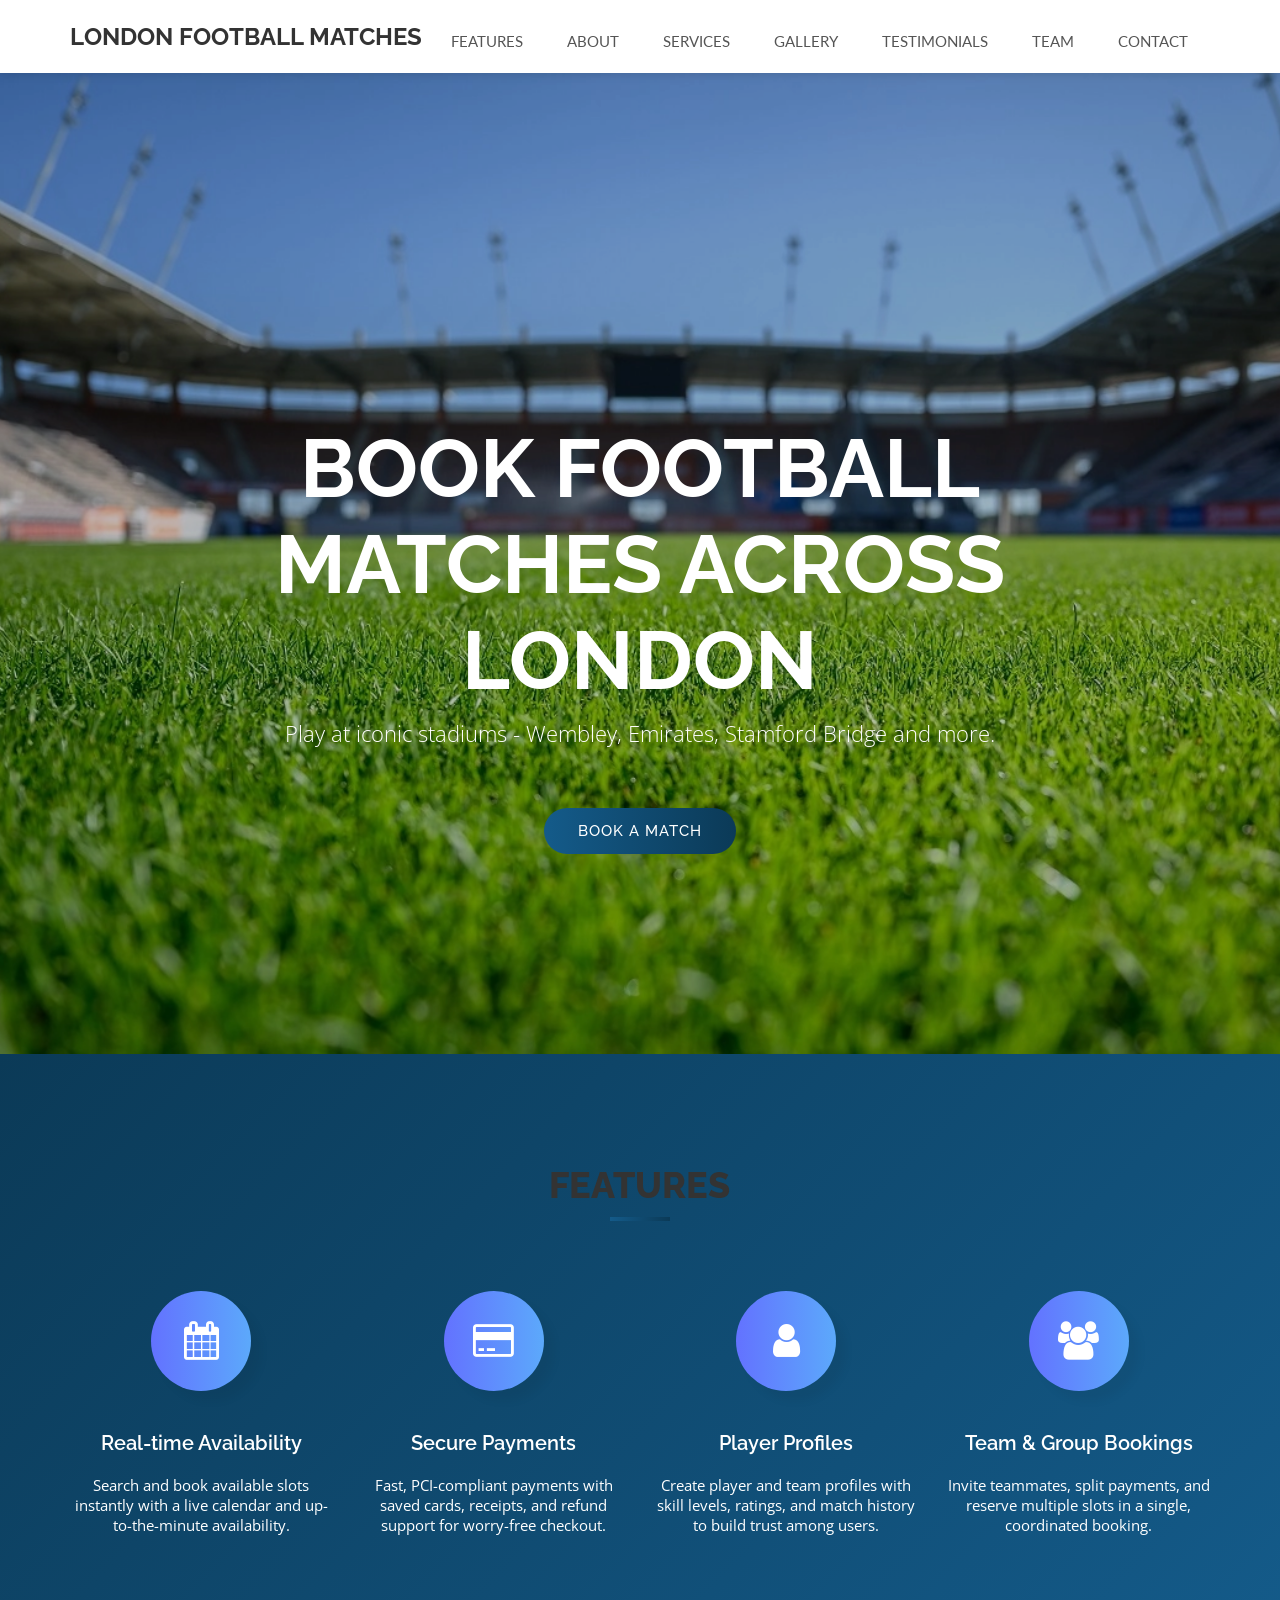
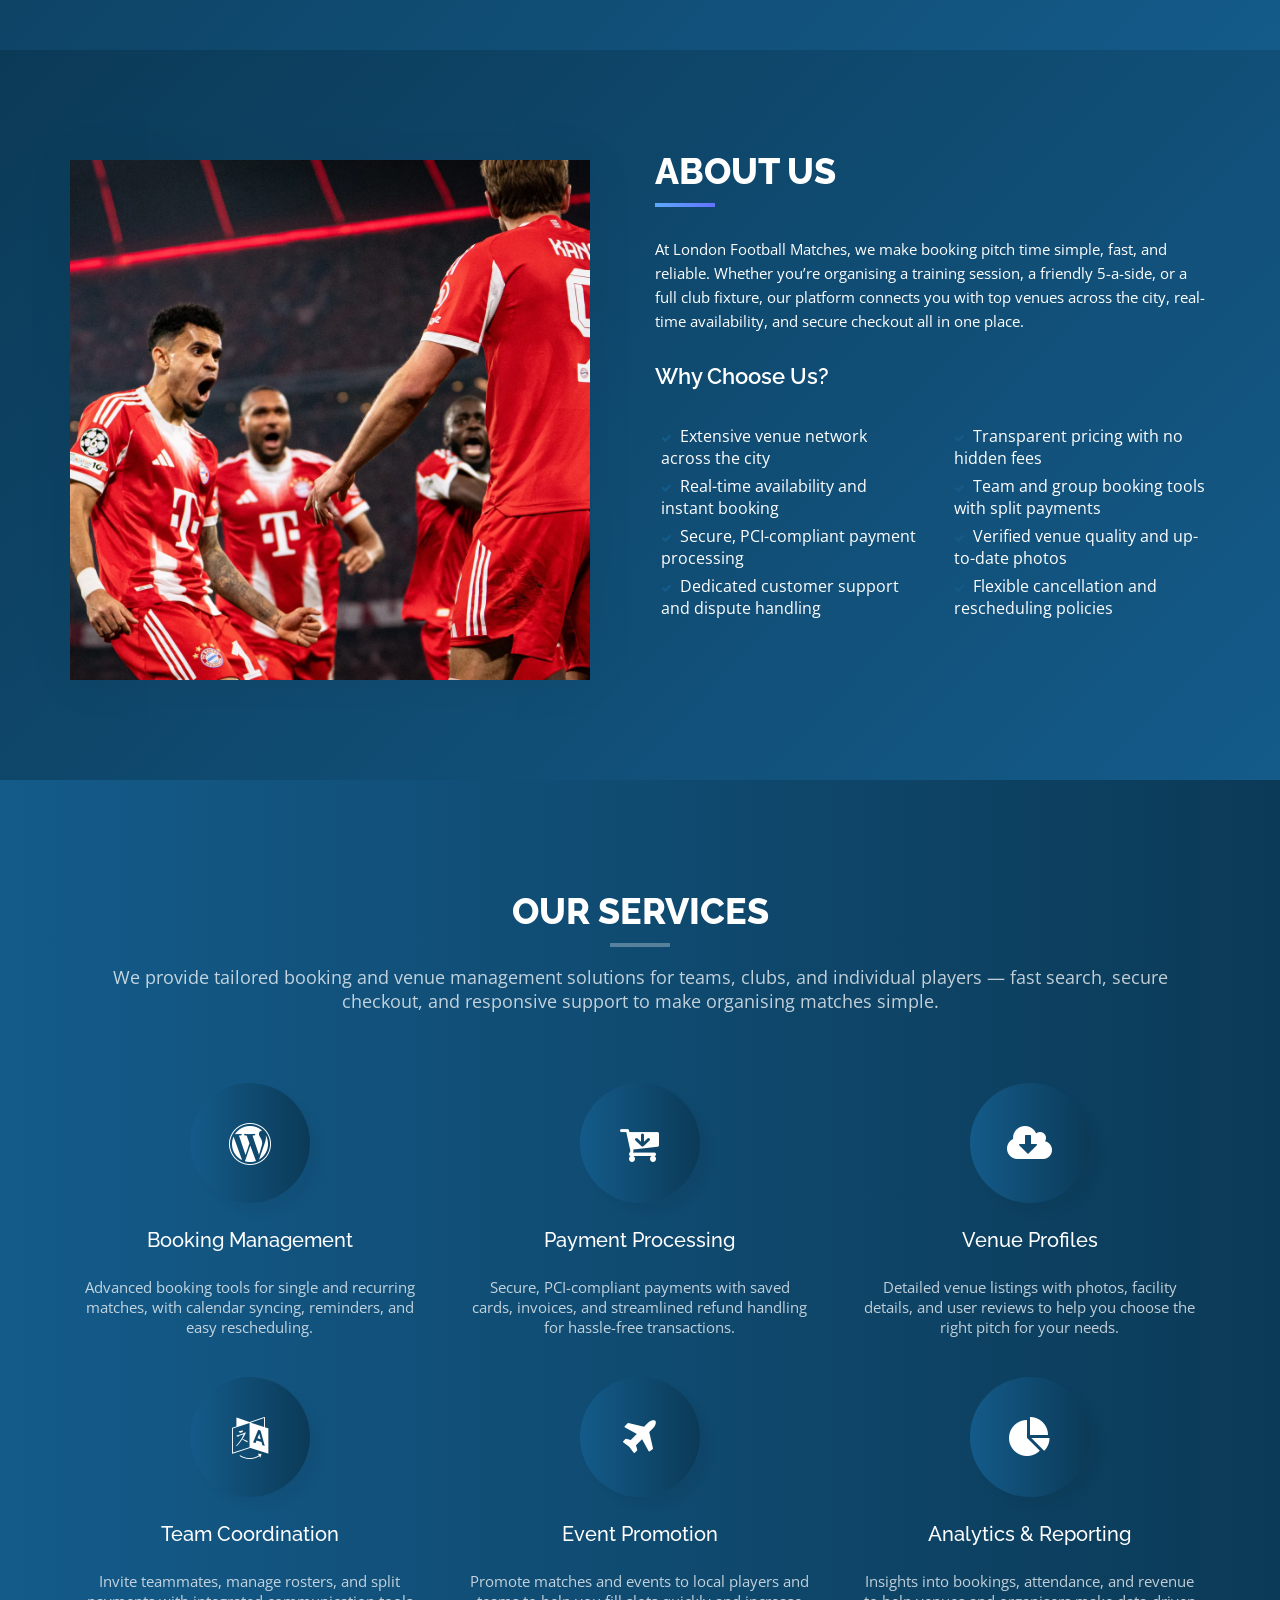
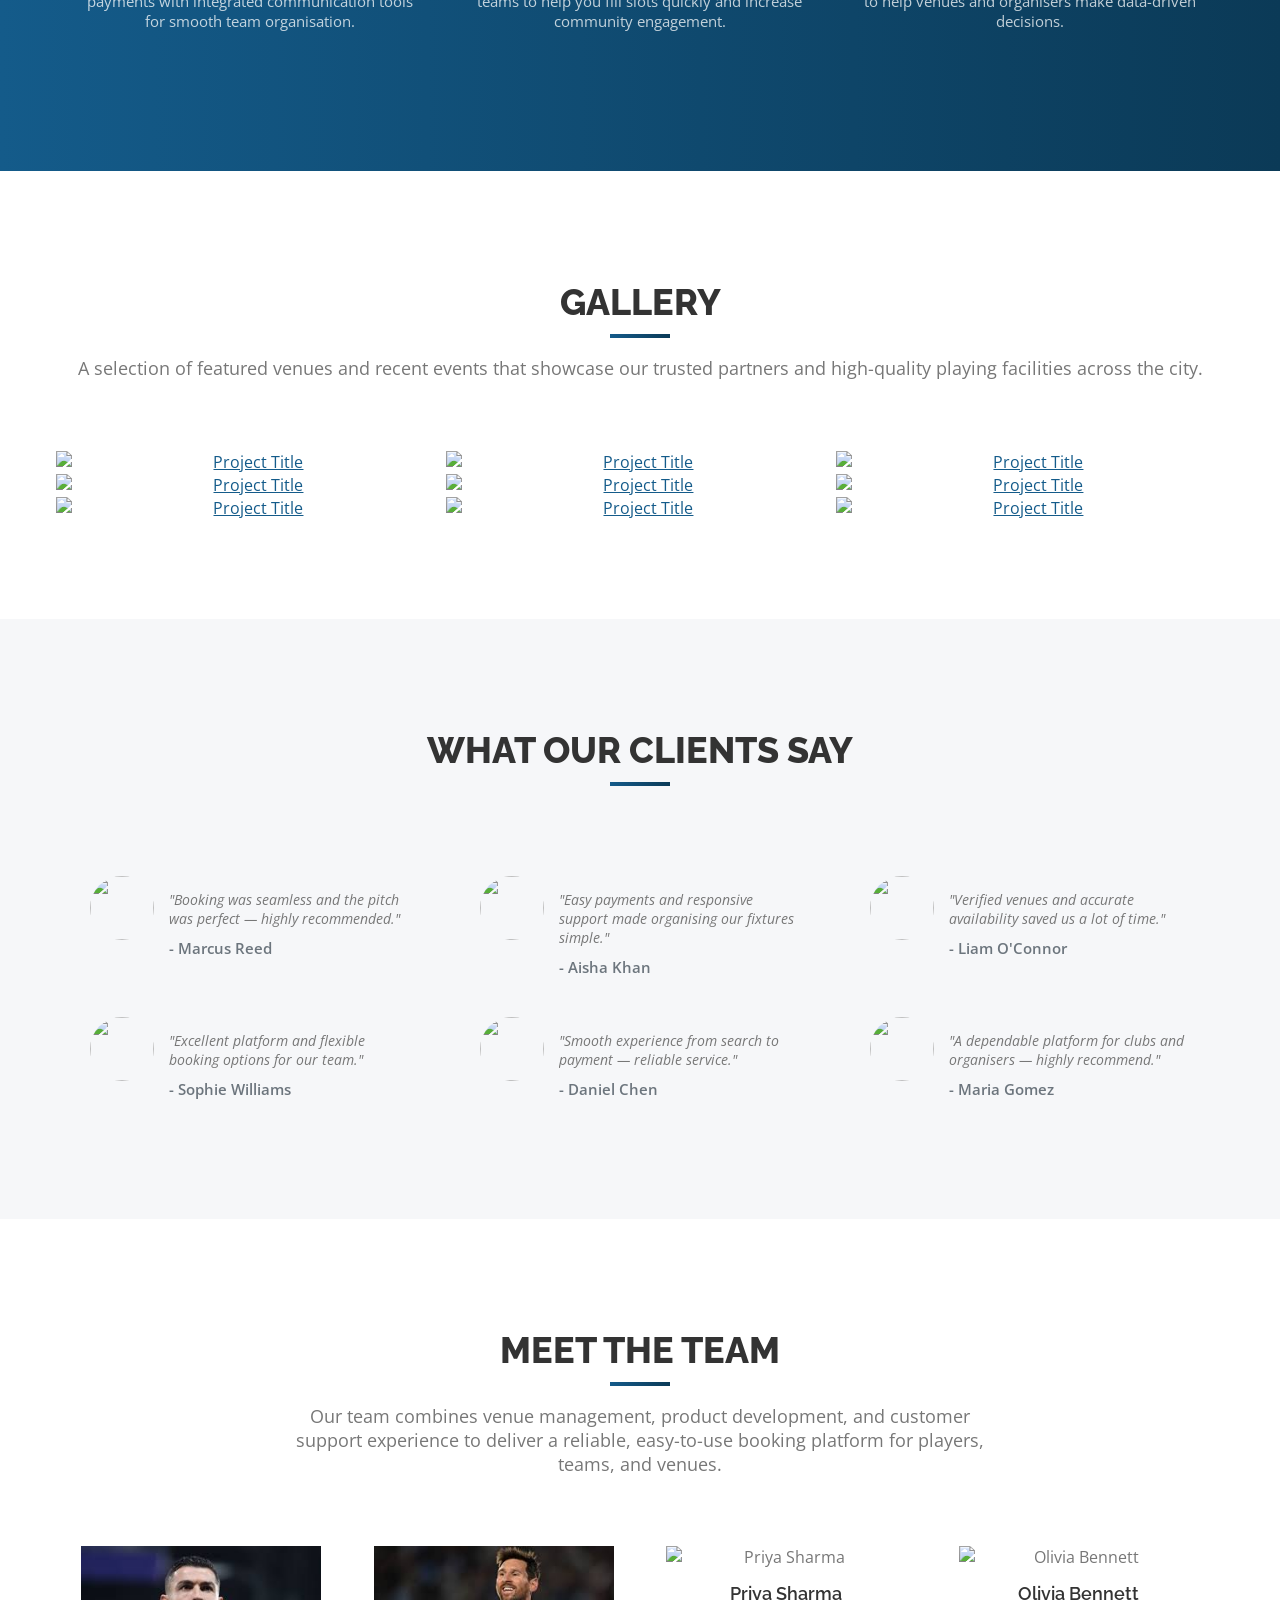
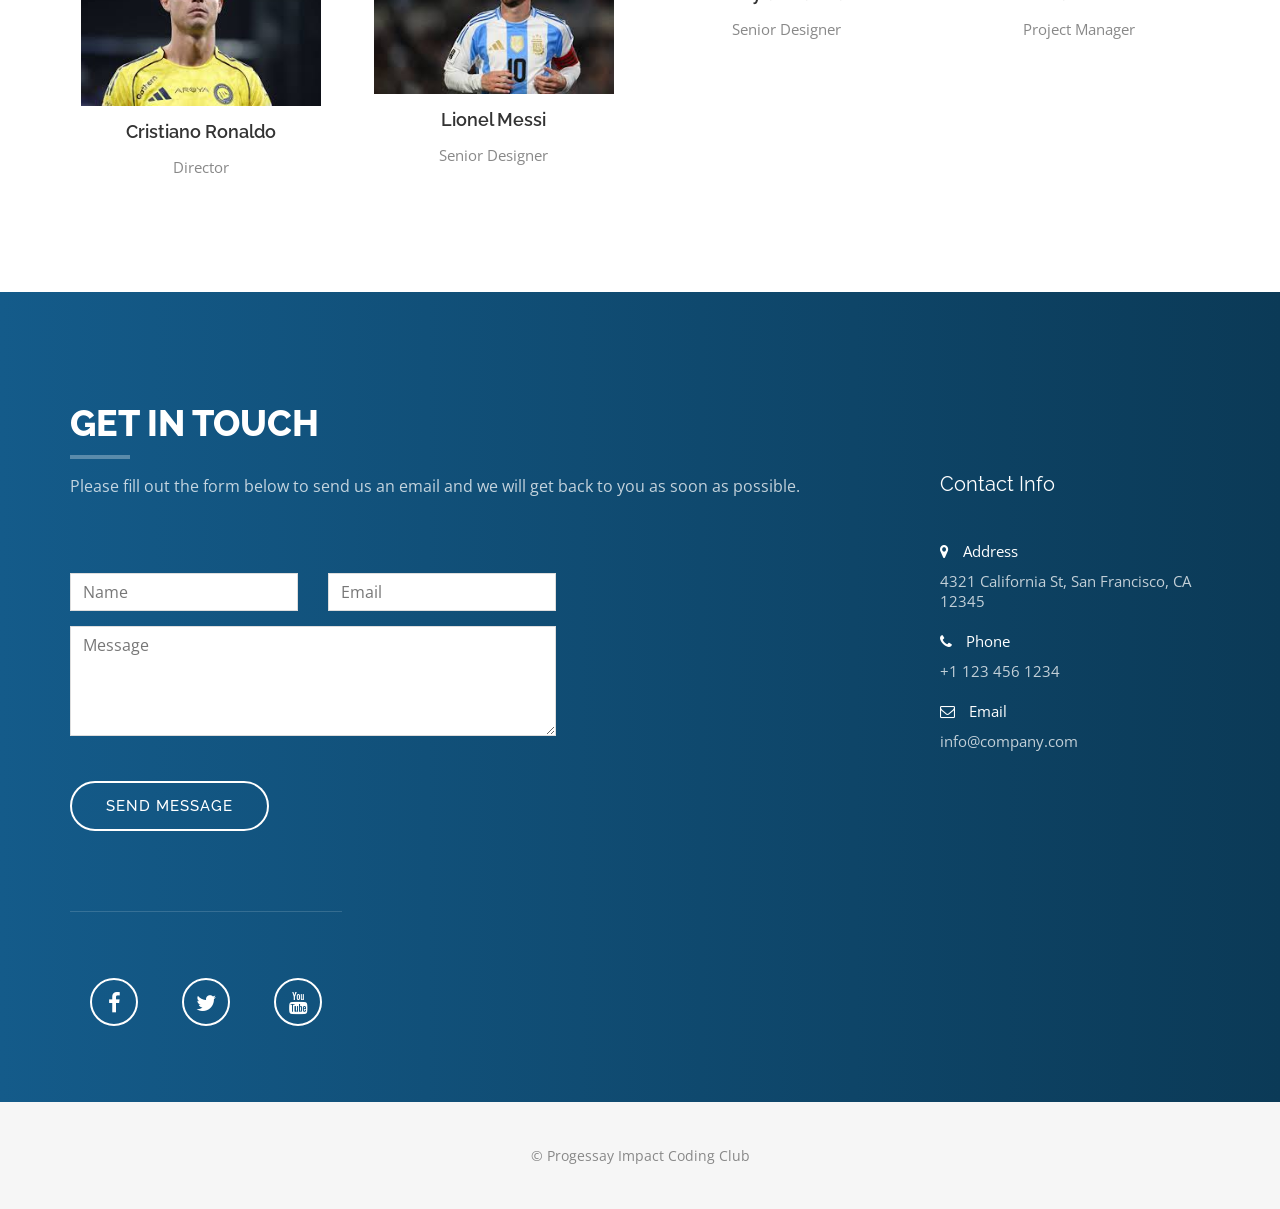
==== commit 8cf925d8: "commit" ====
--- a/index.html
+++ b/index.html
@@ -529,7 +529,7 @@
         <div class="row">
           <div class="col-3 team">
             <div class="team-card">
-              <img src="img/cristiano.jpg" alt="Cristiano Ronaldo" class="team-img" />
+              <img src="img/team/cristiano.jpg" alt="Cristiano Ronaldo" class="team-img" />
               <div class="team-caption">
                 <h4>Cristiano Ronaldo</h4>
                 <p>Director</p>
@@ -538,9 +538,9 @@
           </div>
           <div class="col-3 team">
             <div class="team-card">
-              <img src="img/team/02.jpg" alt="Samir Patel" class="team-img" />
+              <img src="img/team/messi.jpg" alt="Lionel Messi" class="team-img" />
               <div class="team-caption">
-                <h4>Samir Patel</h4>
+                <h4>Lionel Messi</h4>
                 <p>Senior Designer</p>
               </div>
             </div>
--- a/styles.css
+++ b/styles.css
@@ -674,6 +674,10 @@
 }
 #team .team-img {
   width: 240px;
+  max-width: 100%;
+  height: auto;
+  display: block;
+  margin: 0 auto;
 }
 #team .team-card {
   background: transparent;
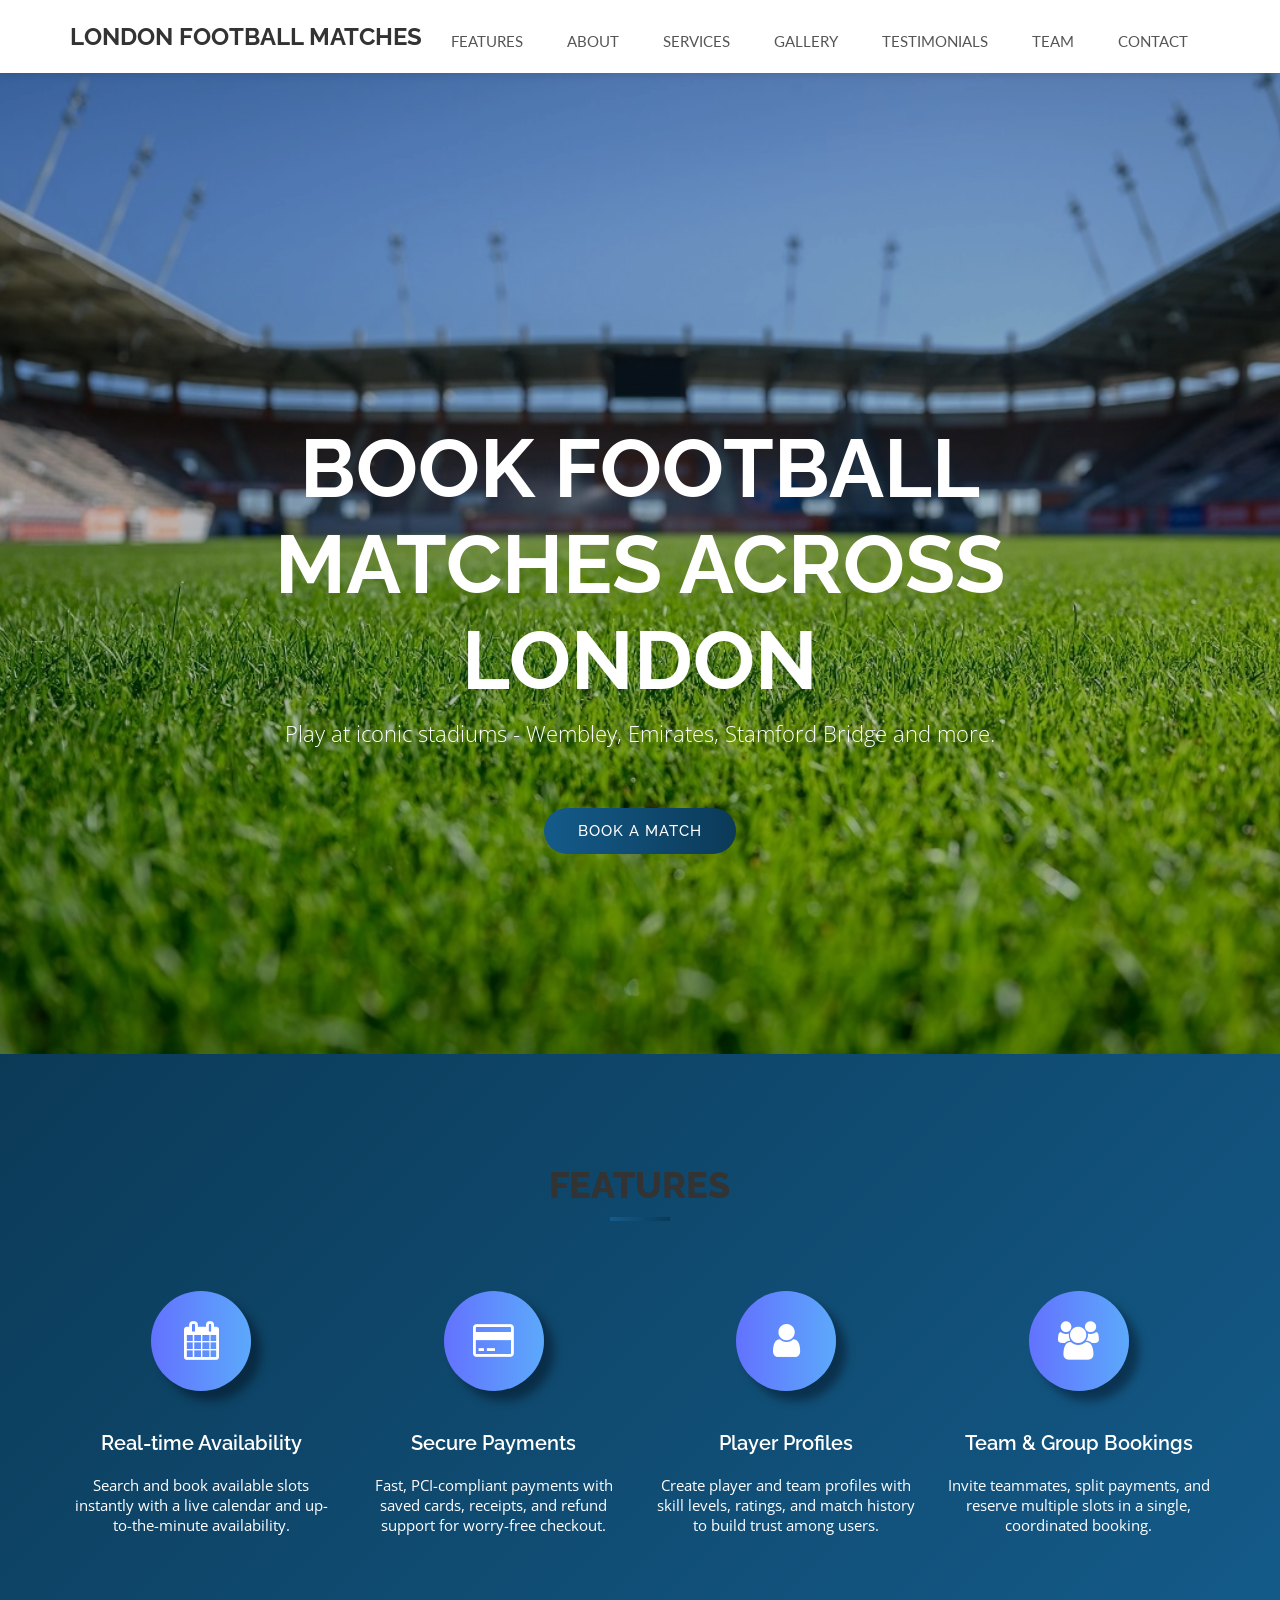
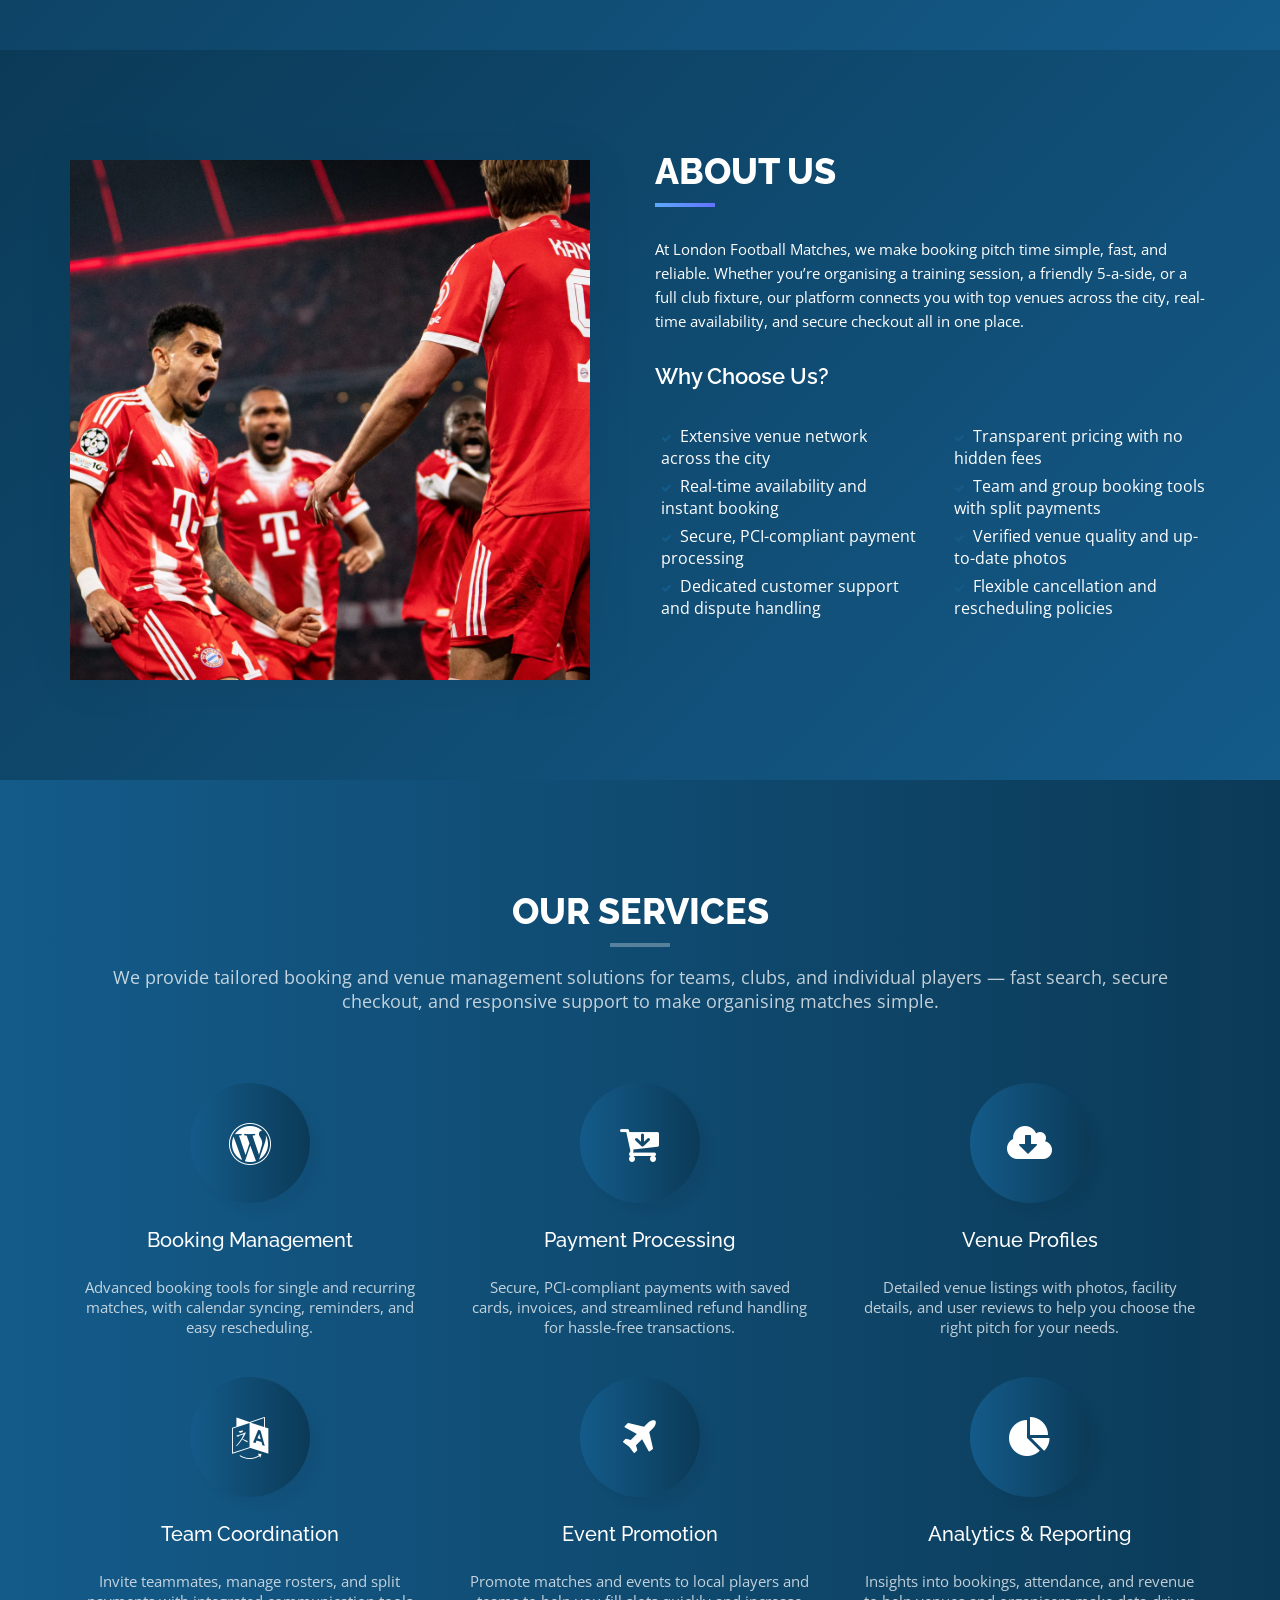
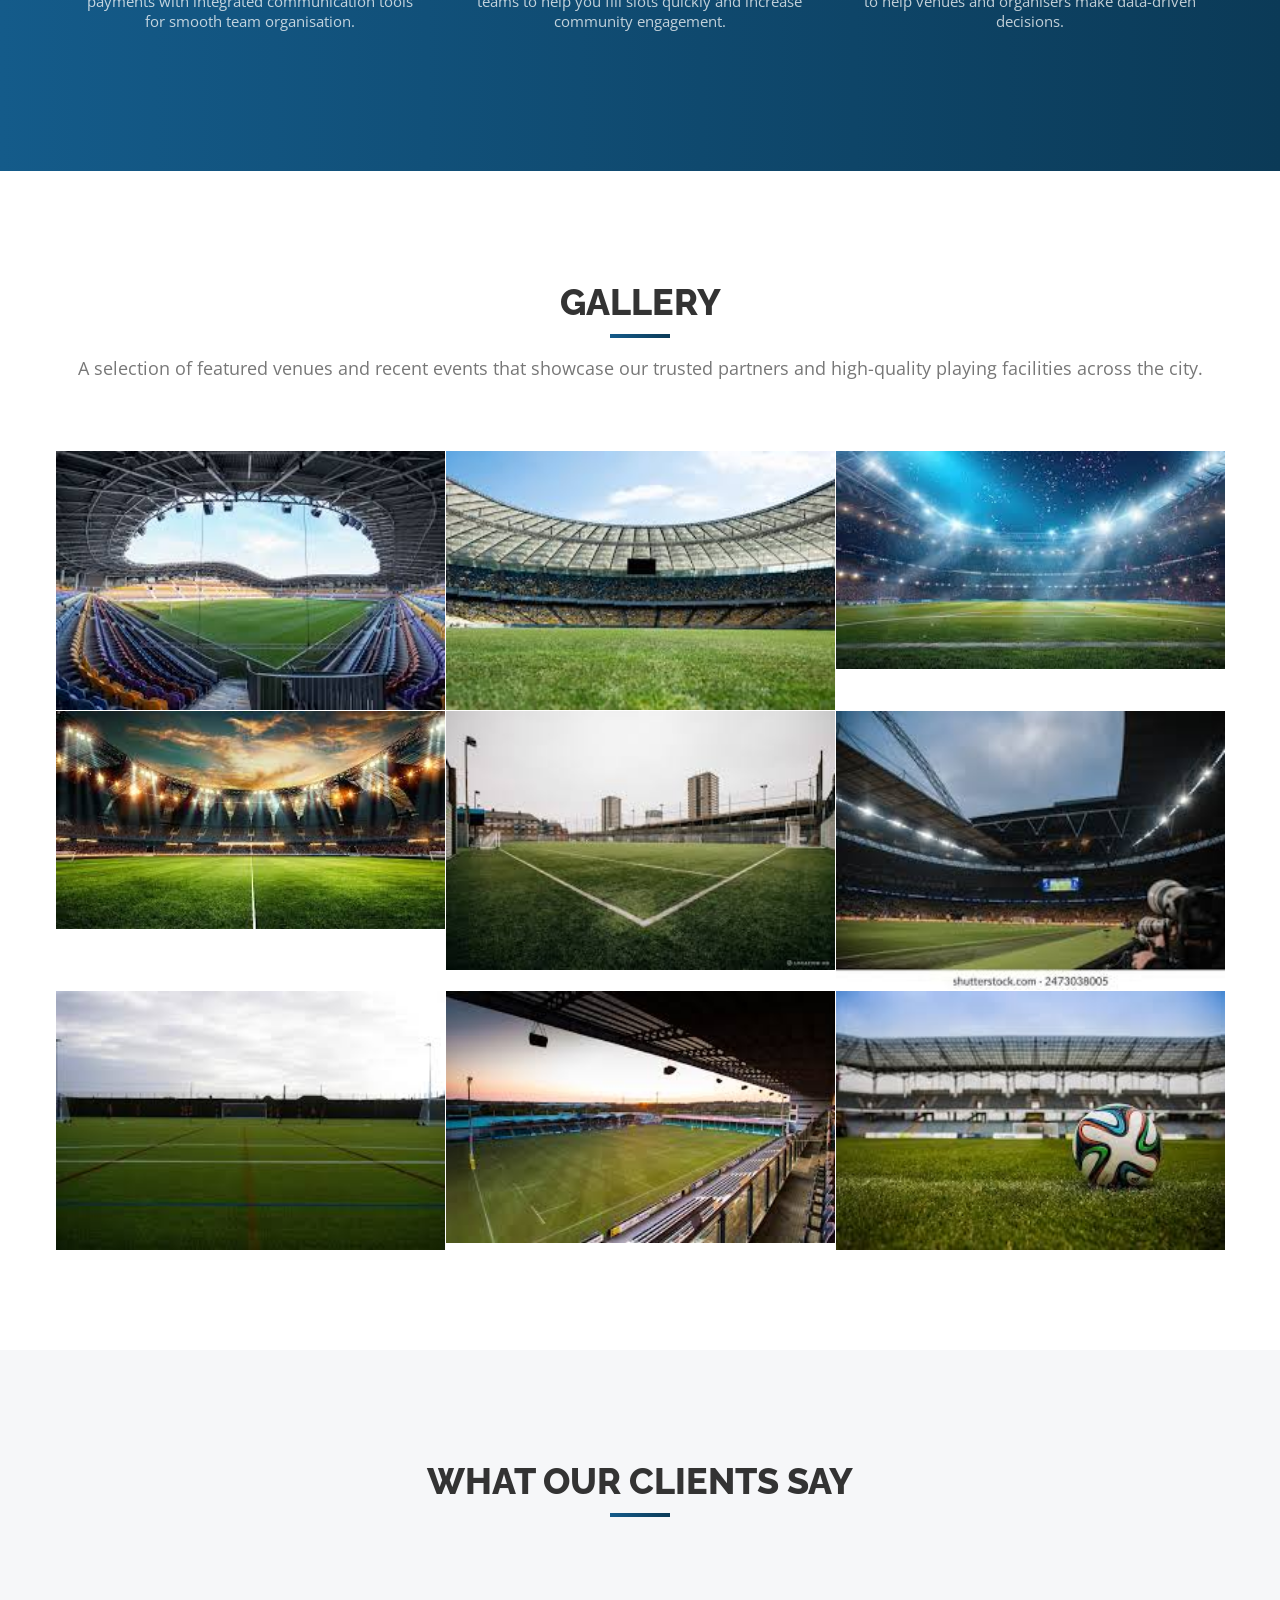
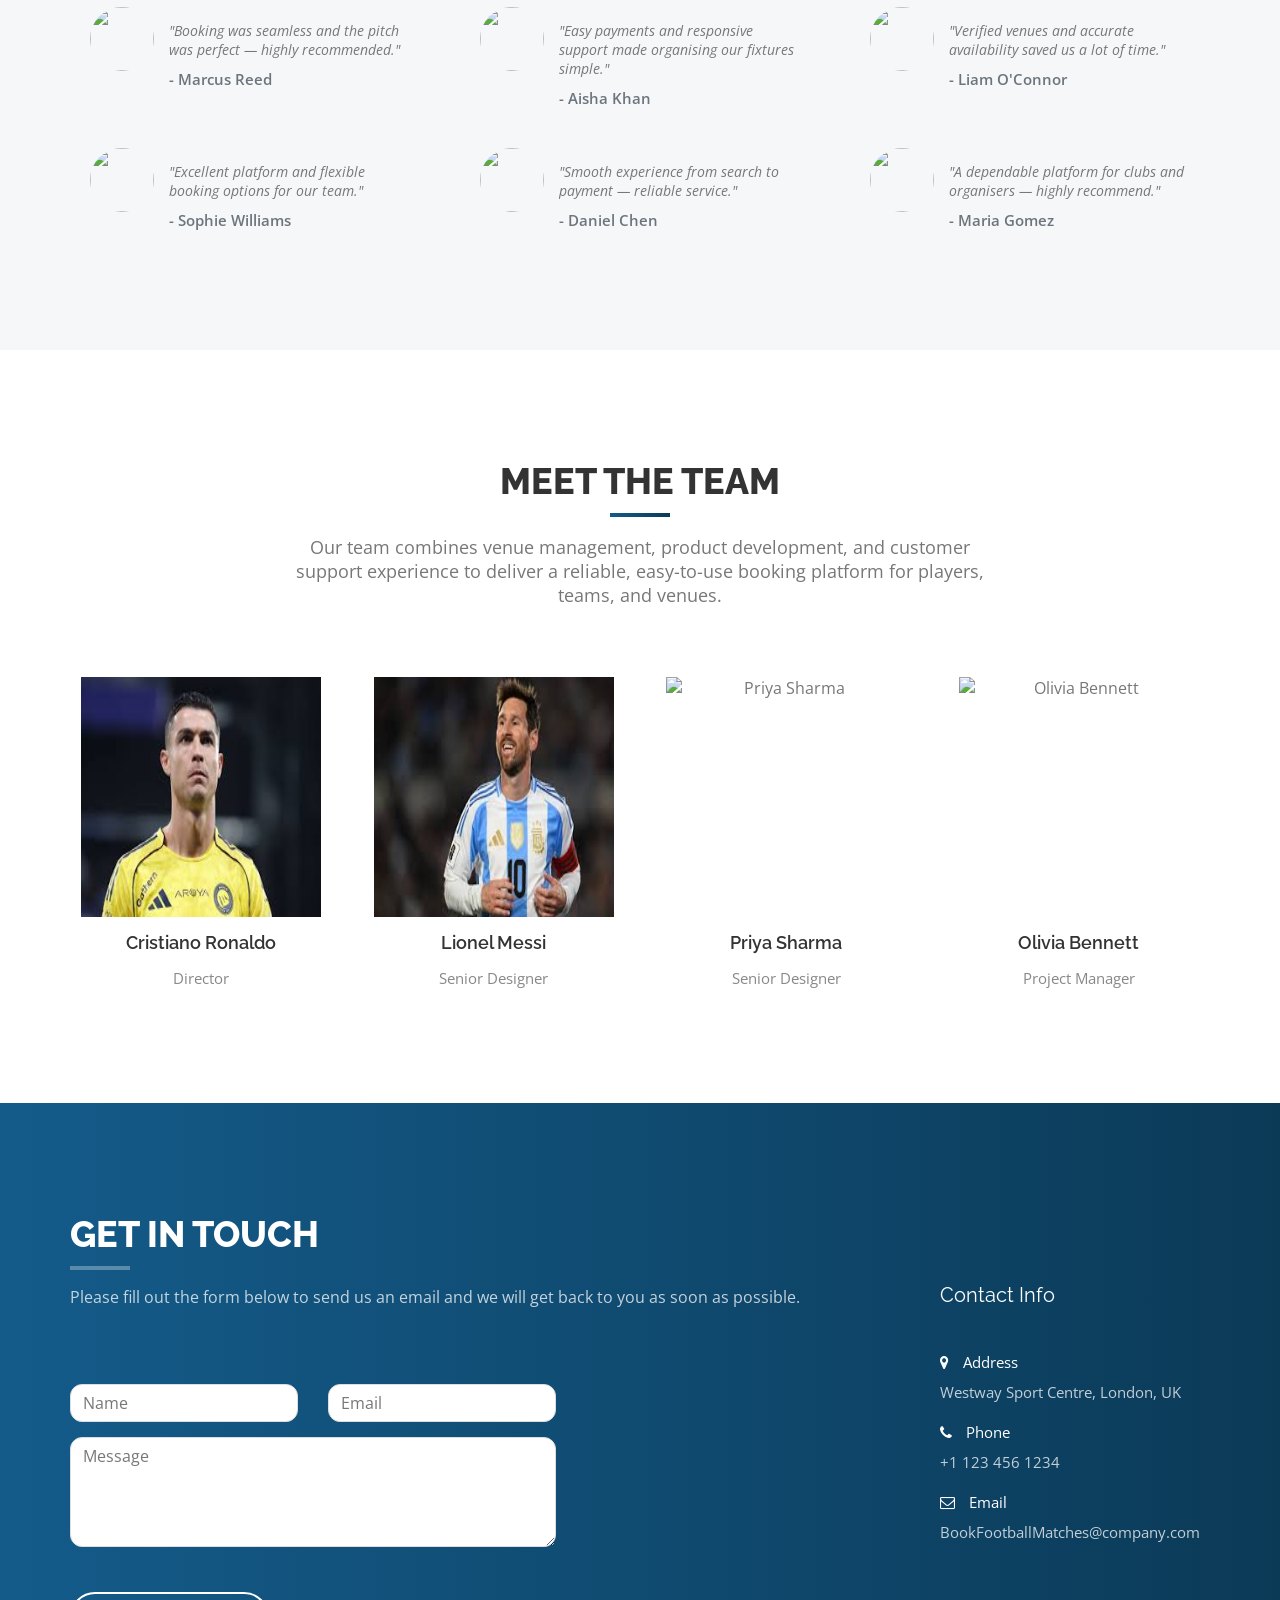
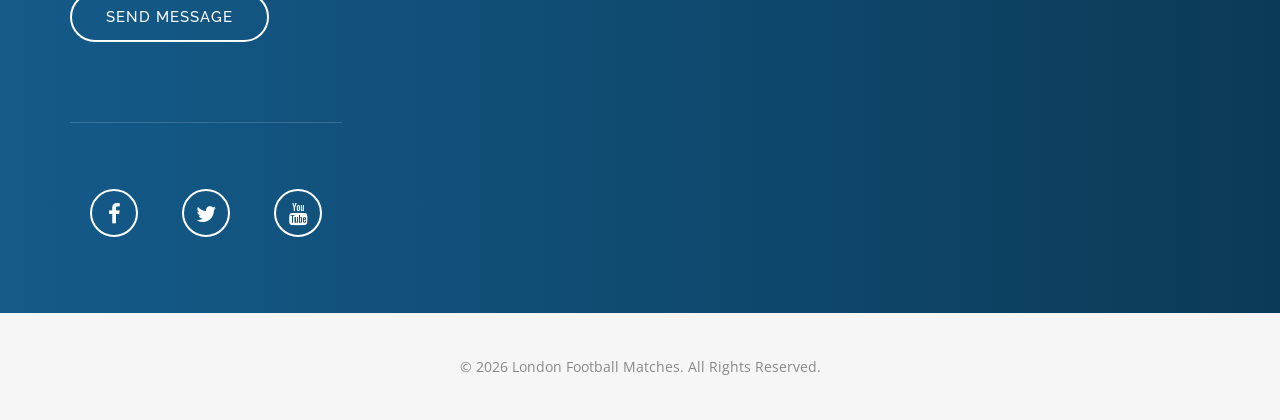
==== commit c743ba6d: "add a hover effect to features and services" ====
--- a/index.html
+++ b/index.html
@@ -244,16 +244,16 @@
                 <div class="hover-bg">
                   <a
                     href="img/portfolio/01-large.jpg"
-                    title="Project Title"
-                    data-lightbox-gallery="gallery1"
-                  >
-                    <div class="hover-text">
-                      <h4>Project Title</h4>
-                    </div>
-                    <img
-                      src="img/portfolio/01-small.jpg"
-                      class="img-fluid"
-                      alt="Project Title"
+                    title="WAves"
+                    data-lightbox-gallery="gallery1"
+                  >
+                    <div class="hover-text">
+                      <h4>Project Title</h4>
+                    </div>
+                    <img
+                      src="img/portfolio/pitch1.jpg"
+                      class="img-fluid"
+                      alt="WAves"
                     />
                   </a>
                 </div>
@@ -271,7 +271,7 @@
                       <h4>Project Title</h4>
                     </div>
                     <img
-                      src="img/portfolio/02-small.jpg"
+                      src="img/portfolio/pitch2.jpg"
                       class="img-fluid"
                       alt="Project Title"
                     />
@@ -291,7 +291,7 @@
                       <h4>Project Title</h4>
                     </div>
                     <img
-                      src="img/portfolio/03-small.jpg"
+                      src="img/portfolio/pitch3.jpg"
                       class="img-fluid"
                       alt="Project Title"
                     />
@@ -311,7 +311,7 @@
                       <h4>Project Title</h4>
                     </div>
                     <img
-                      src="img/portfolio/04-small.jpg"
+                      src="img/portfolio/pitch4.jpg"
                       class="img-fluid"
                       alt="Project Title"
                     />
@@ -331,7 +331,7 @@
                       <h4>Project Title</h4>
                     </div>
                     <img
-                      src="img/portfolio/05-small.jpg"
+                      src="img/portfolio/pitch 5.jpg"
                       class="img-fluid"
                       alt="Project Title"
                     />
@@ -351,7 +351,7 @@
                       <h4>Project Title</h4>
                     </div>
                     <img
-                      src="img/portfolio/06-small.jpg"
+                      src="img/portfolio/pitch6.jpg"
                       class="img-fluid"
                       alt="Project Title"
                     />
@@ -371,7 +371,7 @@
                       <h4>Project Title</h4>
                     </div>
                     <img
-                      src="img/portfolio/07-small.jpg"
+                      src="img/portfolio/pitch7.jpg"
                       class="img-fluid"
                       alt="Project Title"
                     />
@@ -391,7 +391,7 @@
                       <h4>Project Title</h4>
                     </div>
                     <img
-                      src="img/portfolio/08-small.jpg"
+                      src="img/portfolio/pitch8.jpg"
                       class="img-fluid"
                       alt="Project Title"
                     />
@@ -411,7 +411,7 @@
                       <h4>Project Title</h4>
                     </div>
                     <img
-                      src="img/portfolio/09-small.jpg"
+                      src="img/portfolio/pitch9.jpg"
                       class="img-fluid"
                       alt="Project Title"
                     />
@@ -631,7 +631,7 @@
               <h3>Contact Info</h3>
               <p>
                 <span><i class="fa fa-map-marker"></i> Address</span>
-                4321 California St, San Francisco, CA 12345
+                Westway Sport Centre, London, UK
               </p>
             </div>
             <div class="contact-item">
@@ -643,7 +643,7 @@
             <div class="contact-item">
               <p>
                 <span><i class="fa fa-envelope-o"></i> Email</span>
-                info@company.com
+                BookFootballMatches@company.com
               </p>
             </div>
           </div>
@@ -673,12 +673,14 @@
       <div id="footer">
         <div class="container text-center">
           <p>
-            &copy; Progessay Impact Coding Club
+            &copy; 2026 London Football Matches. All Rights Reserved.
           </p>
         </div>
       </div>
     </div>
 
     <script src="script.js"></script>
+    <script src="app.js"></script>
+
   </body>
 </html>
--- a/styles.css
+++ b/styles.css
@@ -460,7 +460,11 @@
   padding: 30px 0;
   border-radius: 50%;
   background: linear-gradient(to right, #6372ff 0%, #5ca9fb 100%);
-  box-shadow: 10px 10px 10px rgba(0, 0, 0, 0.05);
+  box-shadow: 10px 10px 10px rgba(1, 0, 10, 0.384);
+}
+#features i.fa:hover {
+  color: #0B3A57;
+  background: linear-gradient(to right, #5ca9fb 0%, #6372ff 100%);
 }
 /* About Section */
 #about {
@@ -554,6 +558,10 @@
   border-radius: 50%;
   color: #fff;
   box-shadow: 10px 10px 10px rgba(0, 0, 0, 0.05);
+}
+#services i.fa:hover {
+  color:
+  background: linear-gradient(to right, var(--primary) 0%, var(--primary-2) 100%);
 }
 #services h3 {
   font-weight: 500;
@@ -675,7 +683,7 @@
 #team .team-img {
   width: 240px;
   max-width: 100%;
-  height: auto;
+  height: 240px;
   display: block;
   margin: 0 auto;
 }
@@ -753,7 +761,7 @@
   color: #444;
   background-color: #fff;
   border: 1px solid #ddd;
-  border-radius: 0;
+  border-radius: 12px;
   font-family: inherit;
 }
 
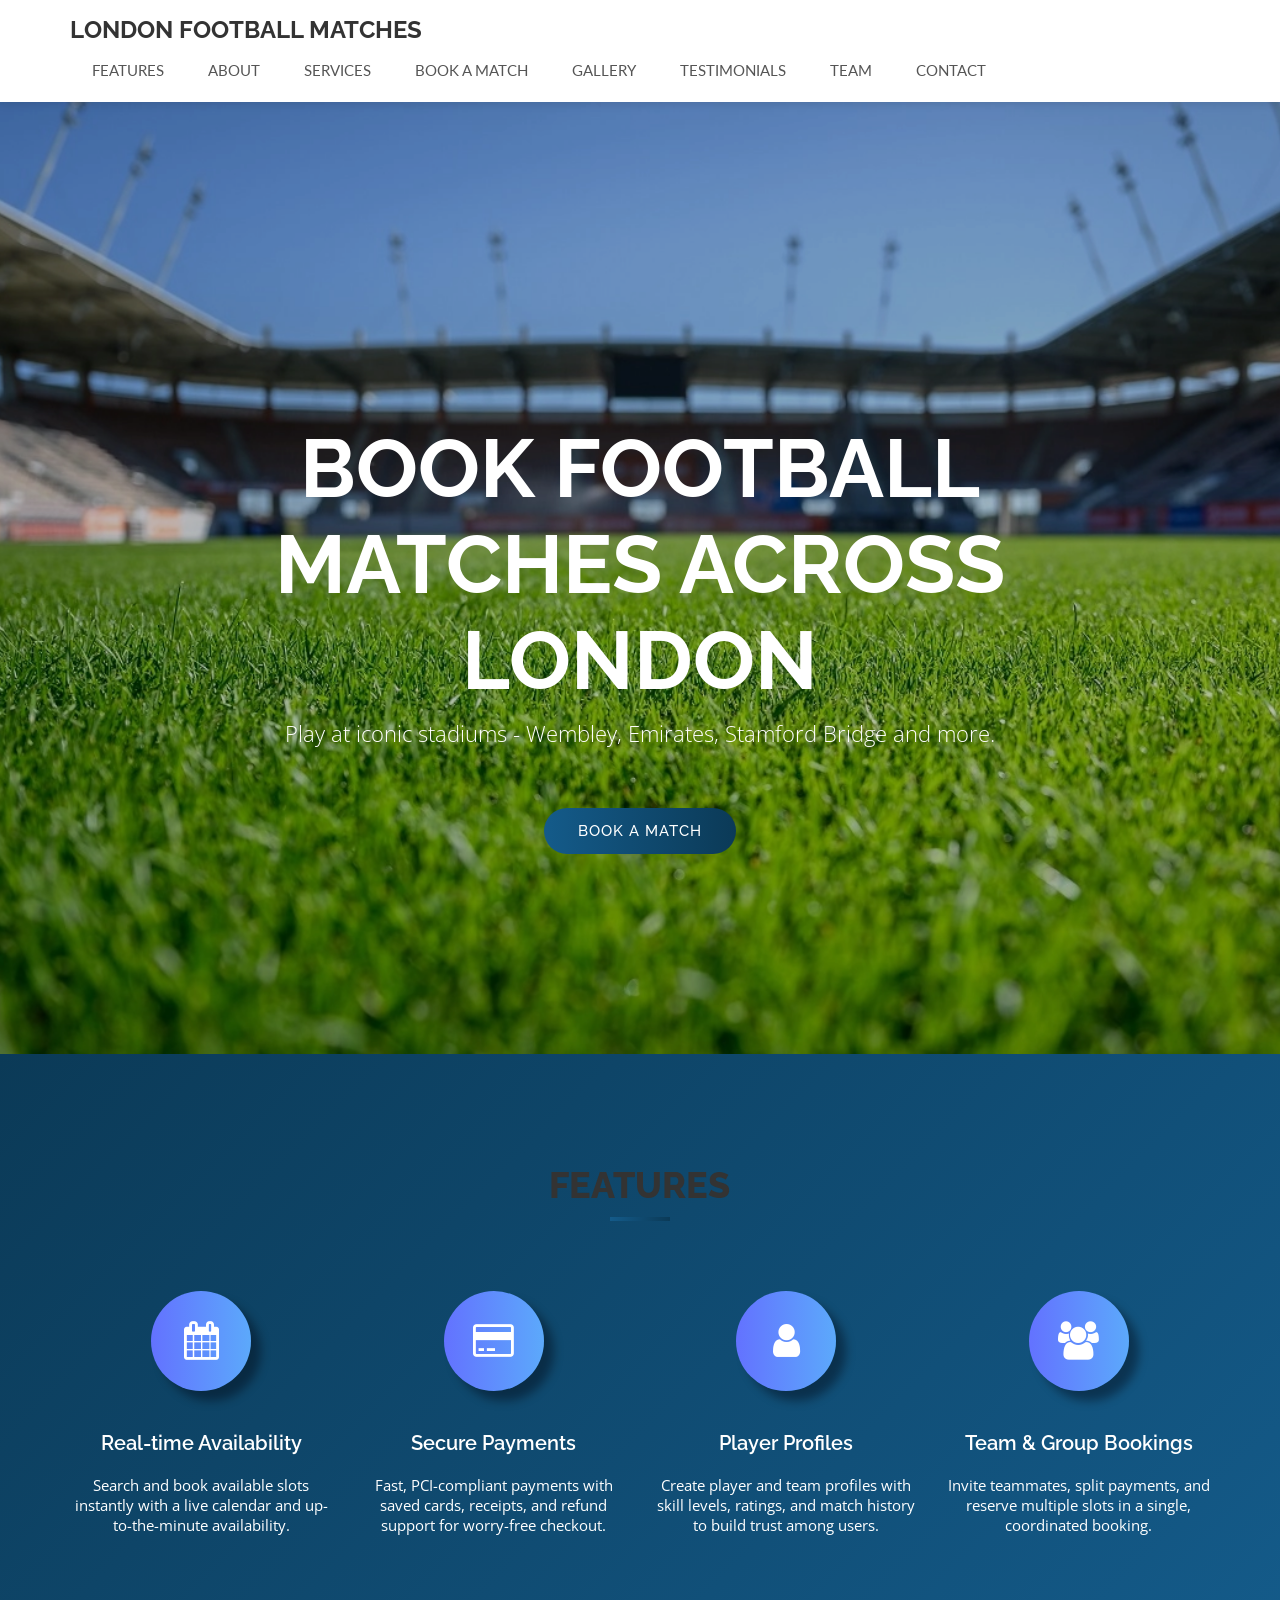
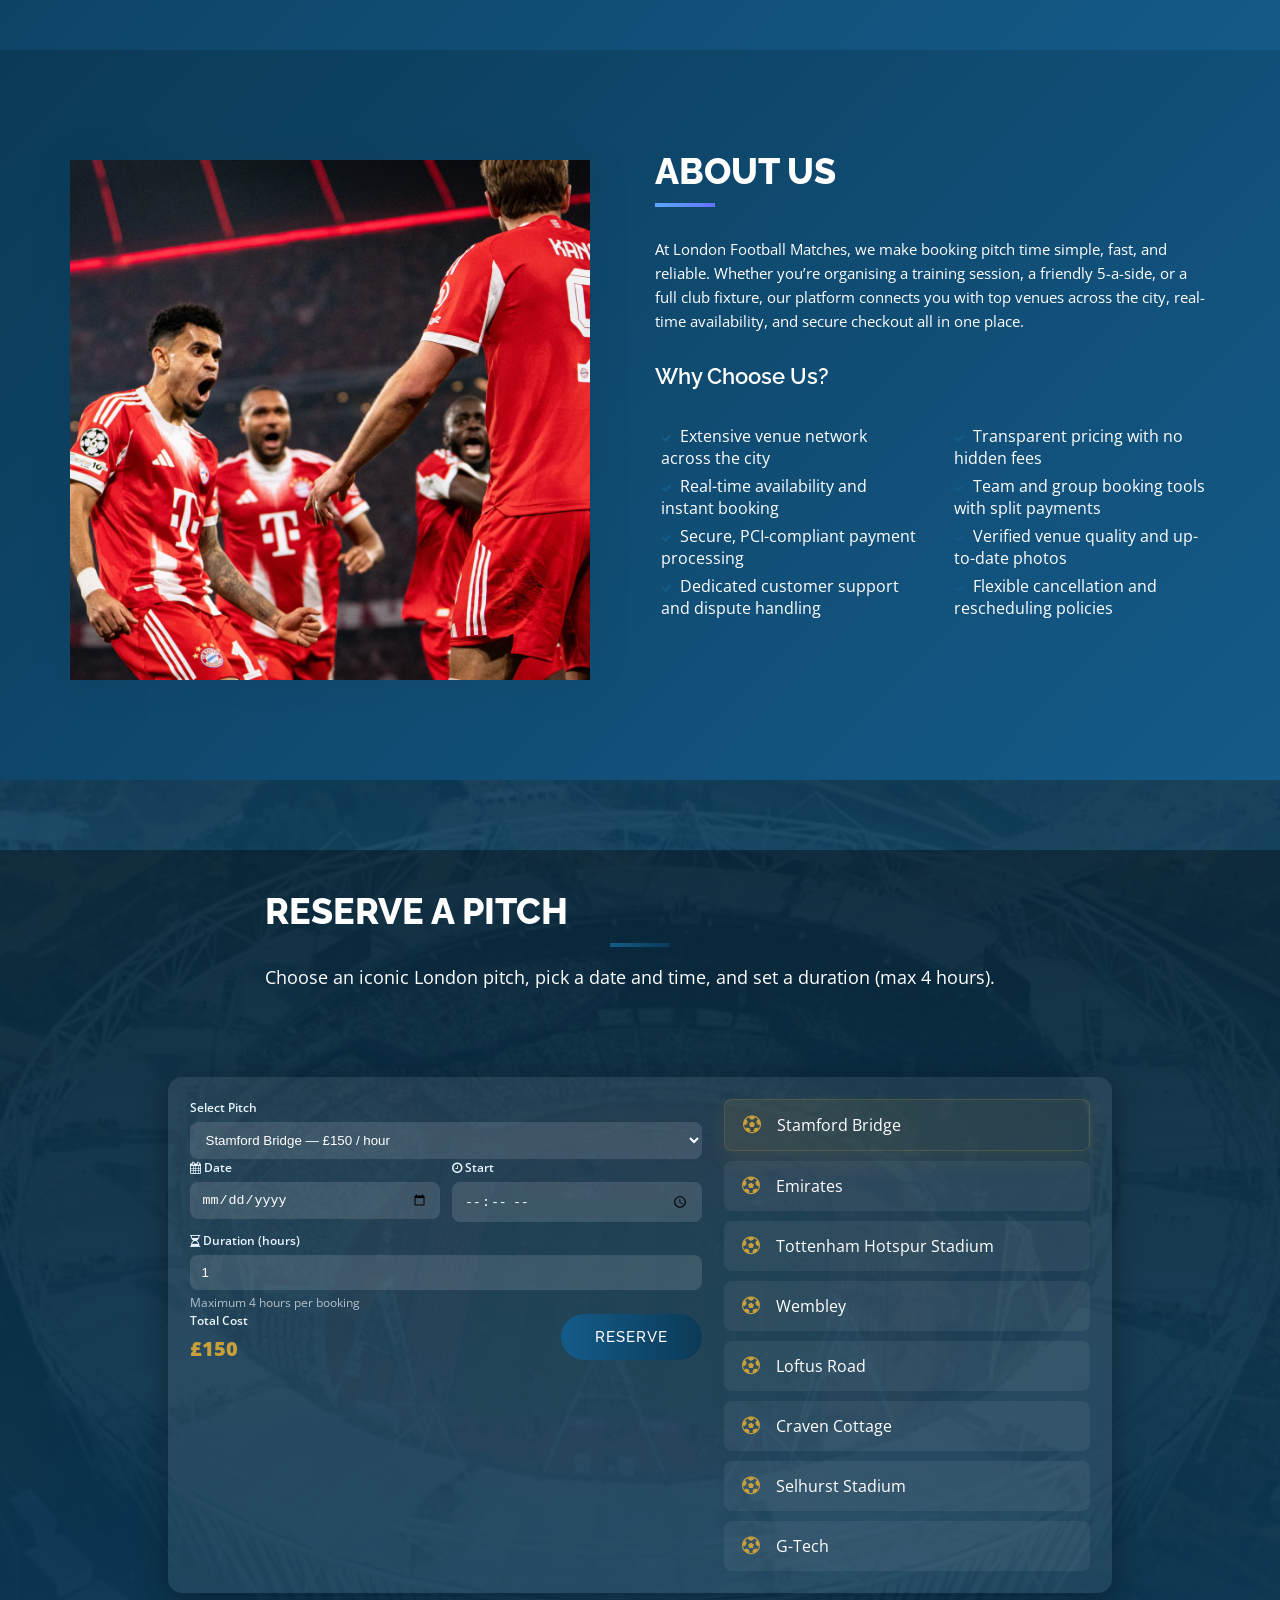
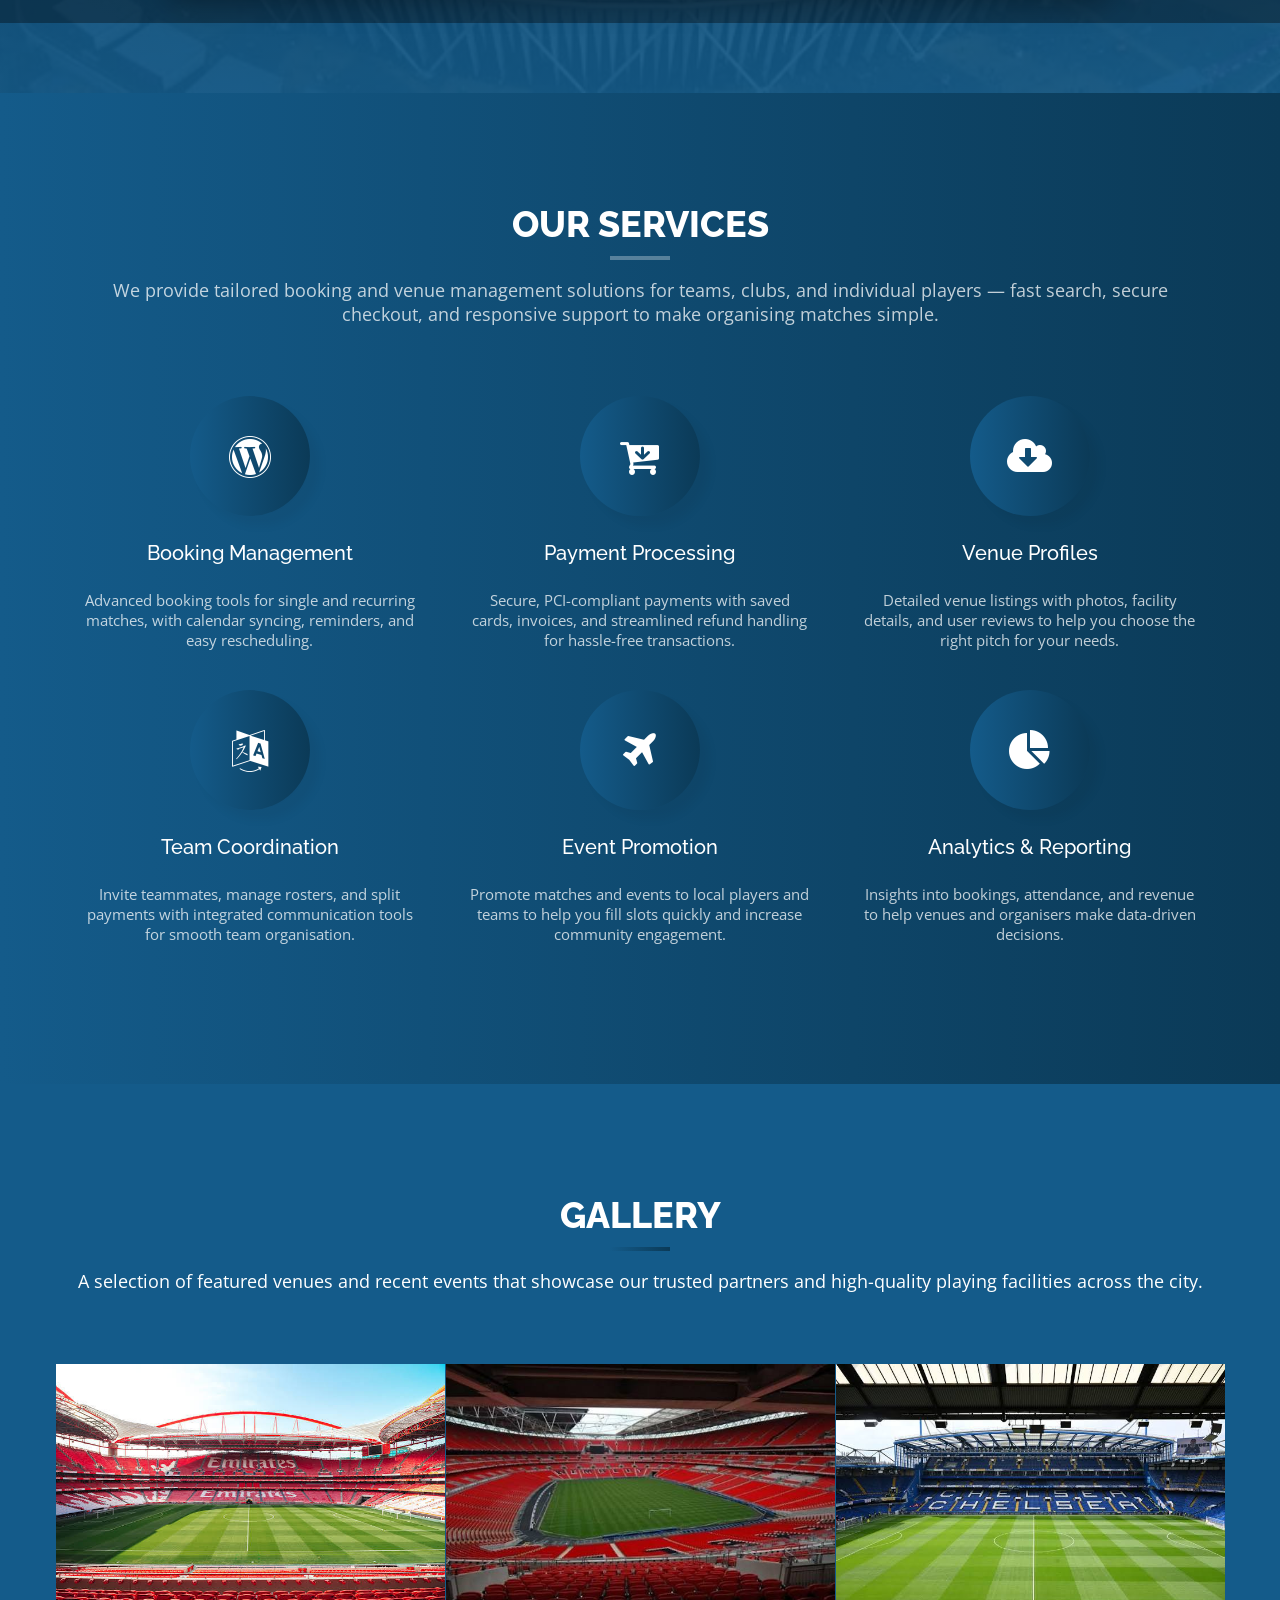
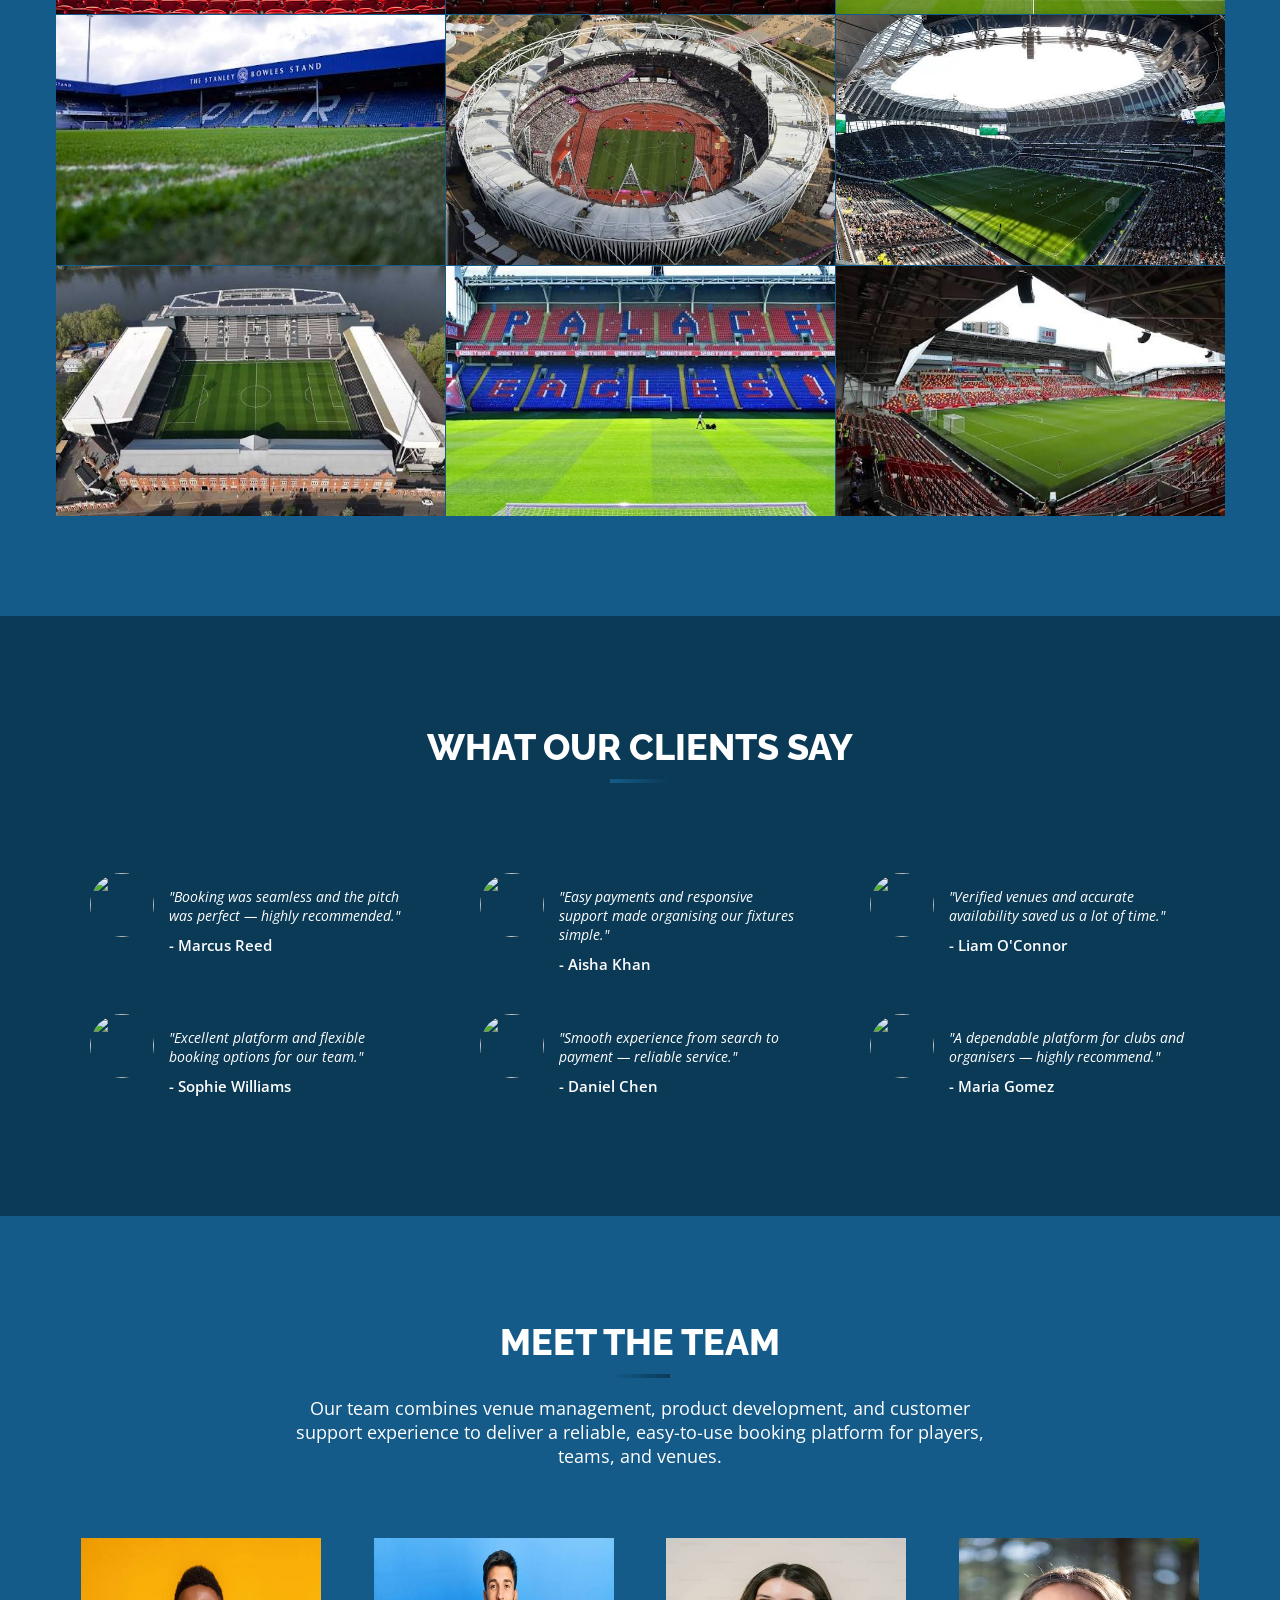
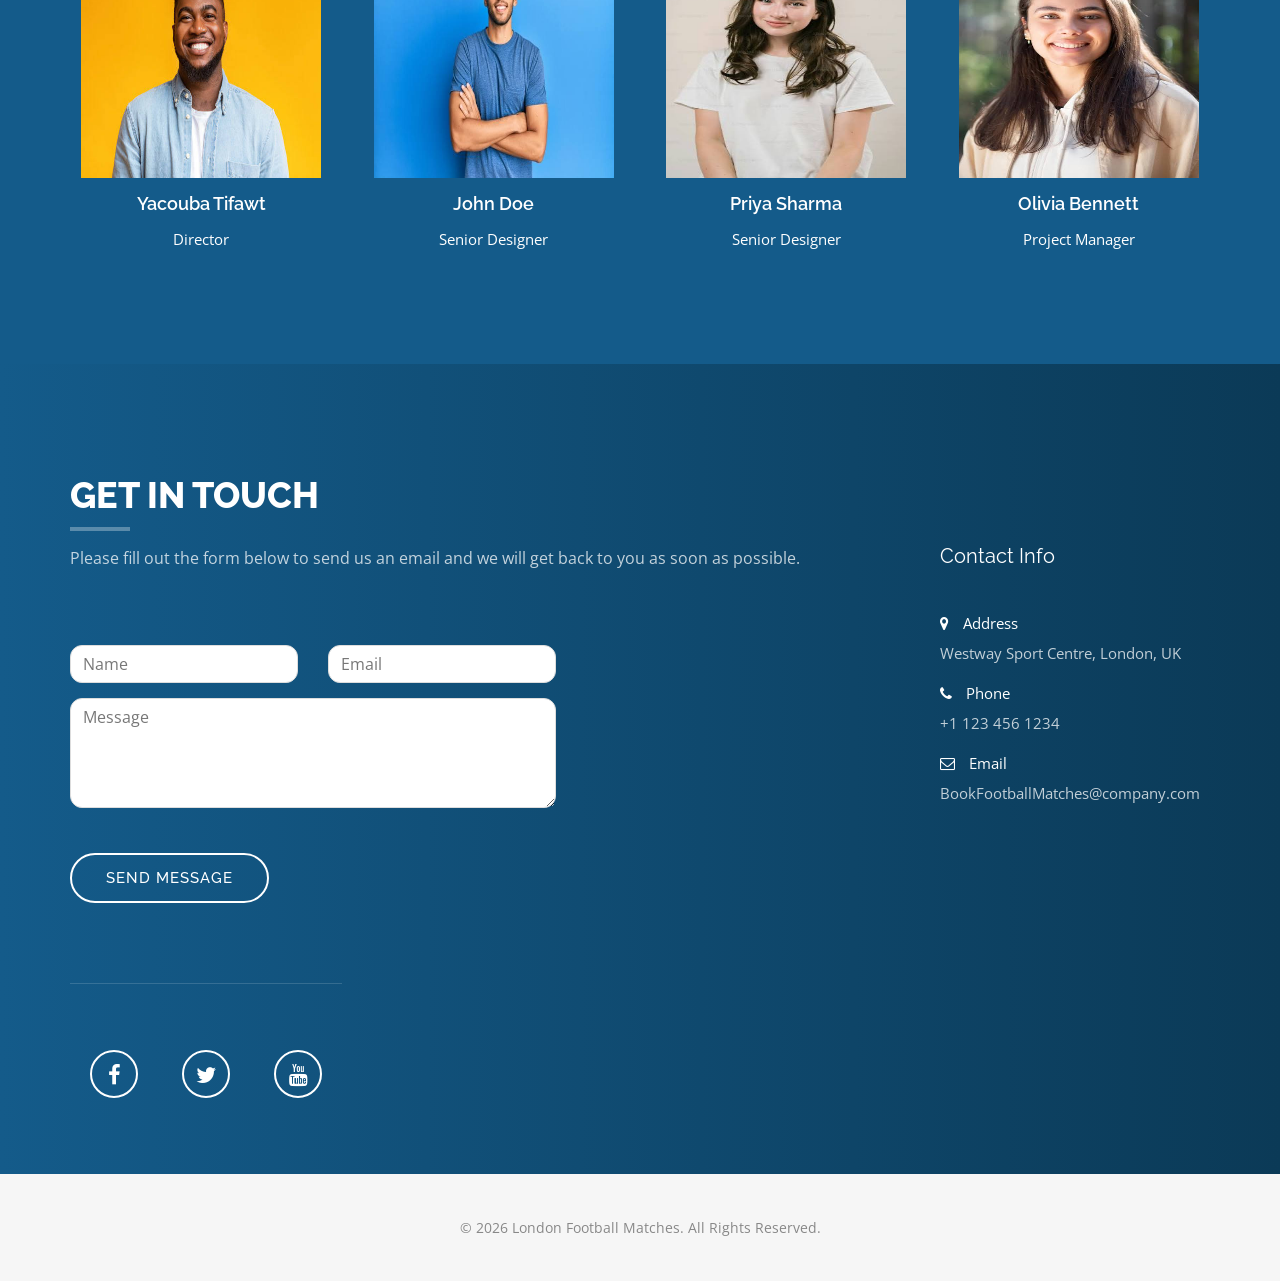
==== commit 2e78d73a: "changed the colour of text, new book a match page, edited team section, changed white background" ====
--- a/index.html
+++ b/index.html
@@ -40,6 +40,7 @@
             <li><a href="#features" class="page-scroll">Features</a></li>
             <li><a href="#about" class="page-scroll">About</a></li>
             <li><a href="#services" class="page-scroll">Services</a></li>
+            <li><a href="#book" class="page-scroll">Book a Match</a></li>
             <li><a href="#portfolio" class="page-scroll">Gallery</a></li>
             <li><a href="#testimonials" class="page-scroll">Testimonials</a></li>
             <li><a href="#team" class="page-scroll">Team</a></li>
@@ -59,7 +60,7 @@
                 <p>
                   Play at iconic stadiums - Wembley, Emirates, Stamford Bridge and more.
                 </p>
-                <a href="#features" class="btn btn-custom btn-lg page-scroll">
+                <a href="#book" class="btn btn-custom btn-lg page-scroll">
                   Book a match
                 </a>
               </div>
@@ -152,6 +153,84 @@
       </div>
     </div>
 
+    <!-- Booking Section (integrated) -->
+    <section id="book" class="booking-section">
+      <div class="booking-overlay">
+        <div class="container">
+          <div class="row">
+            <div class="col-8 col-center section-title">
+              <h2>Reserve a Pitch</h2>
+              <p>Choose an iconic London pitch, pick a date and time, and set a duration (max 4 hours).</p>
+            </div>
+          </div>
+
+          <div class="row booking-row">
+            <div class="col-10 col-center">
+              <div class="booking-card booking-card-compact">
+                <div class="booking-grid">
+                  <div class="booking-form-col">
+                    <form id="bookingForm" class="booking-form">
+                      <div class="form-group">
+                        <label for="pitch">Select Pitch</label>
+                        <select id="pitch" required>
+                          <option value="stamford" data-rate="150">Stamford Bridge — £150 / hour</option>
+                          <option value="emirates" data-rate="140">Emirates — £140 / hour</option>
+                          <option value="tottenham" data-rate="160">Tottenham Hotspur Stadium — £160 / hour</option>
+                          <option value="wembley" data-rate="300">Wembley — £300 / hour</option>
+                          <option value="loftus" data-rate="65">Loftus Road — £65 / hour</option>
+                          <option value="craven" data-rate="75">Craven Cottage — £75 / hour</option>
+                          <option value="selhurst" data-rate="70">Selhurst Stadium — £70 / hour</option>
+                          <option value="gtech" data-rate="45">G-Tech — £45 / hour</option>
+                        </select>
+                      </div>
+
+                      <div class="form-grid">
+                        <div class="form-group">
+                          <label for="date"><i class="fa fa-calendar"></i> Date</label>
+                          <input type="date" id="date" required />
+                        </div>
+                        <div class="form-group">
+                          <label for="startTime"><i class="fa fa-clock-o"></i> Start</label>
+                          <input type="time" id="startTime" required />
+                        </div>
+                      </div>
+
+                      <div class="form-group">
+                        <label for="hours"><i class="fa fa-hourglass-half"></i> Duration (hours)</label>
+                        <input type="number" id="hours" min="1" max="4" value="1" required />
+                        <small class="muted">Maximum 4 hours per booking</small>
+                      </div>
+
+                      <div class="form-group cost-row compact-cost-row">
+                        <div>
+                          <label>Total Cost</label>
+                          <div id="cost" class="cost-amount">£120</div>
+                        </div>
+                        <button type="submit" class="btn btn-custom">Reserve</button>
+                      </div>
+                    </form>
+                  </div>
+
+                  <aside class="booking-sidebar">
+                    <div class="pitch-list compact-pitch-list">
+                      <div class="pitch-item" data-pitch="stamford"><i class="fa fa-futbol-o"></i><div>Stamford Bridge</div></div>
+                      <div class="pitch-item" data-pitch="emirates"><i class="fa fa-futbol-o"></i><div>Emirates</div></div>
+                      <div class="pitch-item" data-pitch="tottenham"><i class="fa fa-futbol-o"></i><div>Tottenham Hotspur Stadium</div></div>
+                      <div class="pitch-item" data-pitch="wembley"><i class="fa fa-futbol-o"></i><div>Wembley</div></div>
+                      <div class="pitch-item" data-pitch="loftus"><i class="fa fa-futbol-o"></i><div>Loftus Road</div></div>
+                      <div class="pitch-item" data-pitch="craven"><i class="fa fa-futbol-o"></i><div>Craven Cottage</div></div>
+                      <div class="pitch-item" data-pitch="selhurst"><i class="fa fa-futbol-o"></i><div>Selhurst Stadium</div></div>
+                      <div class="pitch-item" data-pitch="gtech"><i class="fa fa-futbol-o"></i><div>G-Tech</div></div>
+                    </div>
+                  </aside>
+                </div>
+              </div>
+            </div>
+          </div>
+        </div>
+      </div>
+    </section>
+
     <div id="services" class="text-center">
       <div class="container">
         <div class="section-title">
@@ -244,34 +323,34 @@
                 <div class="hover-bg">
                   <a
                     href="img/portfolio/01-large.jpg"
-                    title="WAves"
-                    data-lightbox-gallery="gallery1"
-                  >
-                    <div class="hover-text">
-                      <h4>Project Title</h4>
-                    </div>
-                    <img
-                      src="img/portfolio/pitch1.jpg"
-                      class="img-fluid"
-                      alt="WAves"
-                    />
-                  </a>
-                </div>
-              </div>
-            </div>
-            <div class="col-4">
-              <div class="portfolio-item">
-                <div class="hover-bg">
-                  <a
-                    href="img/portfolio/02-large.jpg"
-                    title="Project Title"
-                    data-lightbox-gallery="gallery1"
-                  >
-                    <div class="hover-text">
-                      <h4>Project Title</h4>
-                    </div>
-                    <img
-                      src="img/portfolio/pitch2.jpg"
+                    
+                    data-lightbox-gallery="gallery1"
+                  >
+                    <div class="hover-text">
+                      <h4>Emirates Stadium</h4>
+                    </div>
+                    <img
+                      src="img/portfolio/pic 1 emirates.jpg"
+                      class="img-fluid"
+                      alt="Emirates Stadium"
+                    />
+                  </a>
+                </div>
+              </div>
+            </div>
+            <div class="col-4">
+              <div class="portfolio-item">
+                <div class="hover-bg">
+                  <a
+                    href="img/portfolio/pitch 1.jpg"
+                    
+                    data-lightbox-gallery="gallery1"
+                  >
+                    <div class="hover-text">
+                      <h4>Wembley Stadium</h4>
+                    </div>
+                    <img
+                      src="img/portfolio/pic 2 wembley.jpg"
                       class="img-fluid"
                       alt="Project Title"
                     />
@@ -284,14 +363,14 @@
                 <div class="hover-bg">
                   <a
                     href="img/portfolio/03-large.jpg"
-                    title="Project Title"
-                    data-lightbox-gallery="gallery1"
-                  >
-                    <div class="hover-text">
-                      <h4>Project Title</h4>
-                    </div>
-                    <img
-                      src="img/portfolio/pitch3.jpg"
+                    
+                    data-lightbox-gallery="gallery1"
+                  >
+                    <div class="hover-text">
+                      <h4>Stamford Bridge</h4>
+                    </div>
+                    <img
+                      src="img/portfolio/pic 10 stamford bridge.jpg"
                       class="img-fluid"
                       alt="Project Title"
                     />
@@ -304,14 +383,14 @@
                 <div class="hover-bg">
                   <a
                     href="img/portfolio/04-large.jpg"
-                    title="Project Title"
-                    data-lightbox-gallery="gallery1"
-                  >
-                    <div class="hover-text">
-                      <h4>Project Title</h4>
-                    </div>
-                    <img
-                      src="img/portfolio/pitch4.jpg"
+                    
+                    data-lightbox-gallery="gallery1"
+                  >
+                    <div class="hover-text">
+                      <h4>Loftus Road</h4>
+                    </div>
+                    <img
+                      src="img/portfolio/pic 12 loftus road.jpg"
                       class="img-fluid"
                       alt="Project Title"
                     />
@@ -324,14 +403,14 @@
                 <div class="hover-bg">
                   <a
                     href="img/portfolio/05-large.jpg"
-                    title="Project Title"
-                    data-lightbox-gallery="gallery1"
-                  >
-                    <div class="hover-text">
-                      <h4>Project Title</h4>
-                    </div>
-                    <img
-                      src="img/portfolio/pitch 5.jpg"
+                    
+                    data-lightbox-gallery="gallery1"
+                  >
+                    <div class="hover-text">
+                      <h4>London Stadium</h4>
+                    </div>
+                    <img
+                      src="img/portfolio/pic 5 london stadium.jpg"
                       class="img-fluid"
                       alt="Project Title"
                     />
@@ -344,14 +423,34 @@
                 <div class="hover-bg">
                   <a
                     href="img/portfolio/06-large.jpg"
-                    title="Project Title"
-                    data-lightbox-gallery="gallery1"
-                  >
-                    <div class="hover-text">
-                      <h4>Project Title</h4>
-                    </div>
-                    <img
-                      src="img/portfolio/pitch6.jpg"
+                    
+                    data-lightbox-gallery="gallery1"
+                  >
+                    <div class="hover-text">
+                      <h4>Tottenham Hotspur</h4>
+                    </div>
+                    <img
+                      src="img/portfolio/pic 6 tottenham hotspur stadium.jpg"
+                      class="img-fluid"
+                      alt="Tottenham Hotspur"
+                    />
+                  </a>
+                </div>
+              </div>
+            </div>
+            <div class="col-4">
+              <div class="portfolio-item">
+                <div class="hover-bg">
+                  <a
+                    href="img/portfolio/07-large.jpg"
+                    
+                    data-lightbox-gallery="gallery1"
+                  >
+                    <div class="hover-text">
+                      <h4>Craven Cottage</h4>
+                    </div>
+                    <img
+                      src="img/portfolio/pic 7 cravens cottage.jpg"
                       class="img-fluid"
                       alt="Project Title"
                     />
@@ -363,15 +462,15 @@
               <div class="portfolio-item">
                 <div class="hover-bg">
                   <a
-                    href="img/portfolio/07-large.jpg"
-                    title="Project Title"
-                    data-lightbox-gallery="gallery1"
-                  >
-                    <div class="hover-text">
-                      <h4>Project Title</h4>
-                    </div>
-                    <img
-                      src="img/portfolio/pitch7.jpg"
+                    href="img/portfolio/08-large.jpg"
+                    
+                    data-lightbox-gallery="gallery1"
+                  >
+                    <div class="hover-text">
+                      <h4>Selhurst Park</h4>
+                    </div>
+                    <img
+                      src="img/portfolio/pic 8 selhurst stadium.jpg"
                       class="img-fluid"
                       alt="Project Title"
                     />
@@ -383,35 +482,15 @@
               <div class="portfolio-item">
                 <div class="hover-bg">
                   <a
-                    href="img/portfolio/08-large.jpg"
-                    title="Project Title"
-                    data-lightbox-gallery="gallery1"
-                  >
-                    <div class="hover-text">
-                      <h4>Project Title</h4>
-                    </div>
-                    <img
-                      src="img/portfolio/pitch8.jpg"
-                      class="img-fluid"
-                      alt="Project Title"
-                    />
-                  </a>
-                </div>
-              </div>
-            </div>
-            <div class="col-4">
-              <div class="portfolio-item">
-                <div class="hover-bg">
-                  <a
                     href="img/portfolio/09-large.jpg"
-                    title="Project Title"
-                    data-lightbox-gallery="gallery1"
-                  >
-                    <div class="hover-text">
-                      <h4>Project Title</h4>
-                    </div>
-                    <img
-                      src="img/portfolio/pitch9.jpg"
+                    
+                    data-lightbox-gallery="gallery1"
+                  >
+                    <div class="hover-text">
+                      <h4>G-Tech</h4>
+                    </div>
+                    <img
+                      src="img/portfolio/pitch 9 g-tech stadium.jpg"
                       class="img-fluid"
                       alt="Project Title"
                     />
@@ -529,25 +608,25 @@
         <div class="row">
           <div class="col-3 team">
             <div class="team-card">
-              <img src="img/team/cristiano.jpg" alt="Cristiano Ronaldo" class="team-img" />
+              <img src="img/team/person1.jpg" alt="Yacouba Tifawt" class="team-img" />
               <div class="team-caption">
-                <h4>Cristiano Ronaldo</h4>
+                <h4>Yacouba Tifawt</h4>
                 <p>Director</p>
               </div>
             </div>
           </div>
           <div class="col-3 team">
             <div class="team-card">
-              <img src="img/team/messi.jpg" alt="Lionel Messi" class="team-img" />
+              <img src="img/team/person2.jpg" alt="John Doe" class="team-img" />
               <div class="team-caption">
-                <h4>Lionel Messi</h4>
+                <h4>John Doe</h4>
                 <p>Senior Designer</p>
               </div>
             </div>
           </div>
           <div class="col-3 team">
             <div class="team-card">
-              <img src="img/team/03.jpg" alt="Priya Sharma" class="team-img" />
+              <img src="img/team/person3.jpg" alt="Priya Sharma" class="team-img" />
               <div class="team-caption">
                 <h4>Priya Sharma</h4>
                 <p>Senior Designer</p>
@@ -556,7 +635,7 @@
           </div>
           <div class="col-3 team">
             <div class="team-card">
-              <img src="img/team/04.jpg" alt="Olivia Bennett" class="team-img" />
+              <img src="img/team/person4.jpg" alt="Olivia Bennett" class="team-img" />
               <div class="team-caption">
                 <h4>Olivia Bennett</h4>
                 <p>Project Manager</p>
@@ -681,6 +760,7 @@
 
     <script src="script.js"></script>
     <script src="app.js"></script>
+    <script src="booking.js"></script>
 
   </body>
 </html>
--- a/styles.css
+++ b/styles.css
@@ -577,6 +577,13 @@
 /* Portfolio Section */
 #portfolio {
   padding: 100px 0;
+  background: var(--primary-2);
+  color: #fff;
+}
+#portfolio h2,
+#portfolio p,
+#portfolio .section-title p {
+  color: #fff;
 }
 .portfolio-items {
   display: flex;
@@ -590,7 +597,8 @@
 }
 
 .portfolio-item .img-fluid {
-  width: 100%;
+  width: 1000px;
+  height: 250px;
 }
 .portfolio-item .hover-bg {
   overflow: hidden;
@@ -636,7 +644,15 @@
 /* Testimonials Section */
 #testimonials {
   padding: 100px 0;
-  background: var(--bg-light);
+  background: var(--primary);
+  color: #fff;
+}
+#testimonials h2,
+#testimonials h3,
+#testimonials p,
+#testimonials .testimonial-meta,
+#testimonials .testimonial-content p {
+  color: #fff;
 }
 #testimonials i {
   color: #e6e6e6;
@@ -671,14 +687,21 @@
   margin-top: 10px;
   font-size: 15px;
   font-weight: 600;
-  color: var(--muted);
 }
 /* Team Section */
 #team {
   padding: 100px 0;
-}
+  background: var(--primary-2);
+  color: #fff;
+}
+#team h2,
 #team h4 {
   margin: 5px 0;
+  color: #fff;
+}
+#team p,
+#team .team-card .team-caption {
+  color: #fff;
 }
 #team .team-img {
   width: 240px;
@@ -693,7 +716,6 @@
 }
 #team .team-card .team-caption {
   padding: 10px 0 0;
-  color: #888;
 }
 /* Contact Section */
 #contact > .container {
@@ -861,3 +883,87 @@
   border: none;
   cursor: pointer;
 }
+
+/* Booking Section Styles */
+.booking-section {
+  padding: 70px 0; /* smaller, match other sections */
+  background-image: linear-gradient(180deg, rgba(11,58,87,0.92), rgba(20,91,138,0.9)), url('img/portfolio/pic 5 london stadium.jpg');
+  background-size: cover;
+  background-position: center;
+  color: #fff;
+}
+.booking-section .section-title h2 {
+  color: #fff;
+}
+.booking-overlay {
+  background: rgba(0,0,0,0.35);
+  padding: 30px 0;
+}
+.booking-row {
+  display: flex;
+  justify-content: center;
+}
+.booking-card {
+  background: rgba(255,255,255,0.08);
+  padding: 22px;
+  border-radius: 14px;
+  box-shadow: 0 8px 30px rgba(0,0,0,0.35);
+}
+.booking-card-compact {
+  max-width: 1000px;
+}
+.booking-grid {
+  display: grid;
+  grid-template-columns: 1.4fr 1fr;
+  gap: 22px;
+  align-items: start;
+}
+.booking-form-col {
+  display: flex;
+  flex-direction: column;
+}
+.booking-sidebar {
+  display: flex;
+  flex-direction: column;
+  gap: 16px;
+}
+.booking-form label {
+  display: block;
+  color: #e9f5ff;
+  margin-bottom: 6px;
+  font-weight: 600;
+}
+.booking-form input[type="date"],
+.booking-form input[type="time"],
+.booking-form input[type="number"],
+.booking-form select {
+  width: 100%;
+  padding: 10px 12px;
+  border-radius: 8px;
+  border: none;
+  background: rgba(255,255,255,0.12);
+  color: #fff;
+}
+.booking-form .muted { color: rgba(233,245,255,0.7); font-size: 12px; }
+.form-grid { display: flex; gap: 12px; margin-bottom: 10px; }
+.form-grid .form-group { flex: 1; }
+.cost-row { display: flex; align-items: center; justify-content: space-between; gap: 12px; }
+.compact-cost-row { flex-wrap: wrap; }
+.cost-amount { font-size: 20px; font-weight: 800; color: var(--accent); }
+.pitch-list { display: grid; grid-template-columns: 1fr; gap: 10px; }
+.pitch-item { display:flex; align-items:center; gap:10px; padding:10px 12px; background: rgba(255,255,255,0.06); border-radius:8px; cursor:pointer; transition: transform 0.15s ease, box-shadow 0.15s ease; }
+.pitch-item i.fa { font-size:18px; color: var(--accent); width:30px; height:30px; display:flex; align-items:center; justify-content:center; }
+.pitch-item:hover { transform: translateY(-3px); box-shadow: 0 6px 16px rgba(0,0,0,0.28); }
+.pitch-item.active { background: linear-gradient(90deg, rgba(200,159,59,0.12), rgba(200,159,59,0.06)); box-shadow: 0 8px 20px rgba(200,159,59,0.12); border: 1px solid rgba(200,159,59,0.2); }
+
+/* Unavailable/Booked styles */
+.pitch-item.unavailable { opacity: 0.45; pointer-events: none; filter: grayscale(20%); }
+.pitch-item .badge-unavailable { margin-left: auto; background: rgba(220,53,69,0.95); color: #fff; padding: 4px 8px; border-radius: 12px; font-size: 12px; font-weight:700; }
+
+#book { scroll-margin-top: 90px; }
+
+@media (max-width: 991px) {
+  .booking-grid { grid-template-columns: 1fr; }
+  .form-grid { flex-direction: column; }
+  .pitch-list { grid-template-columns: 1fr; }
+}
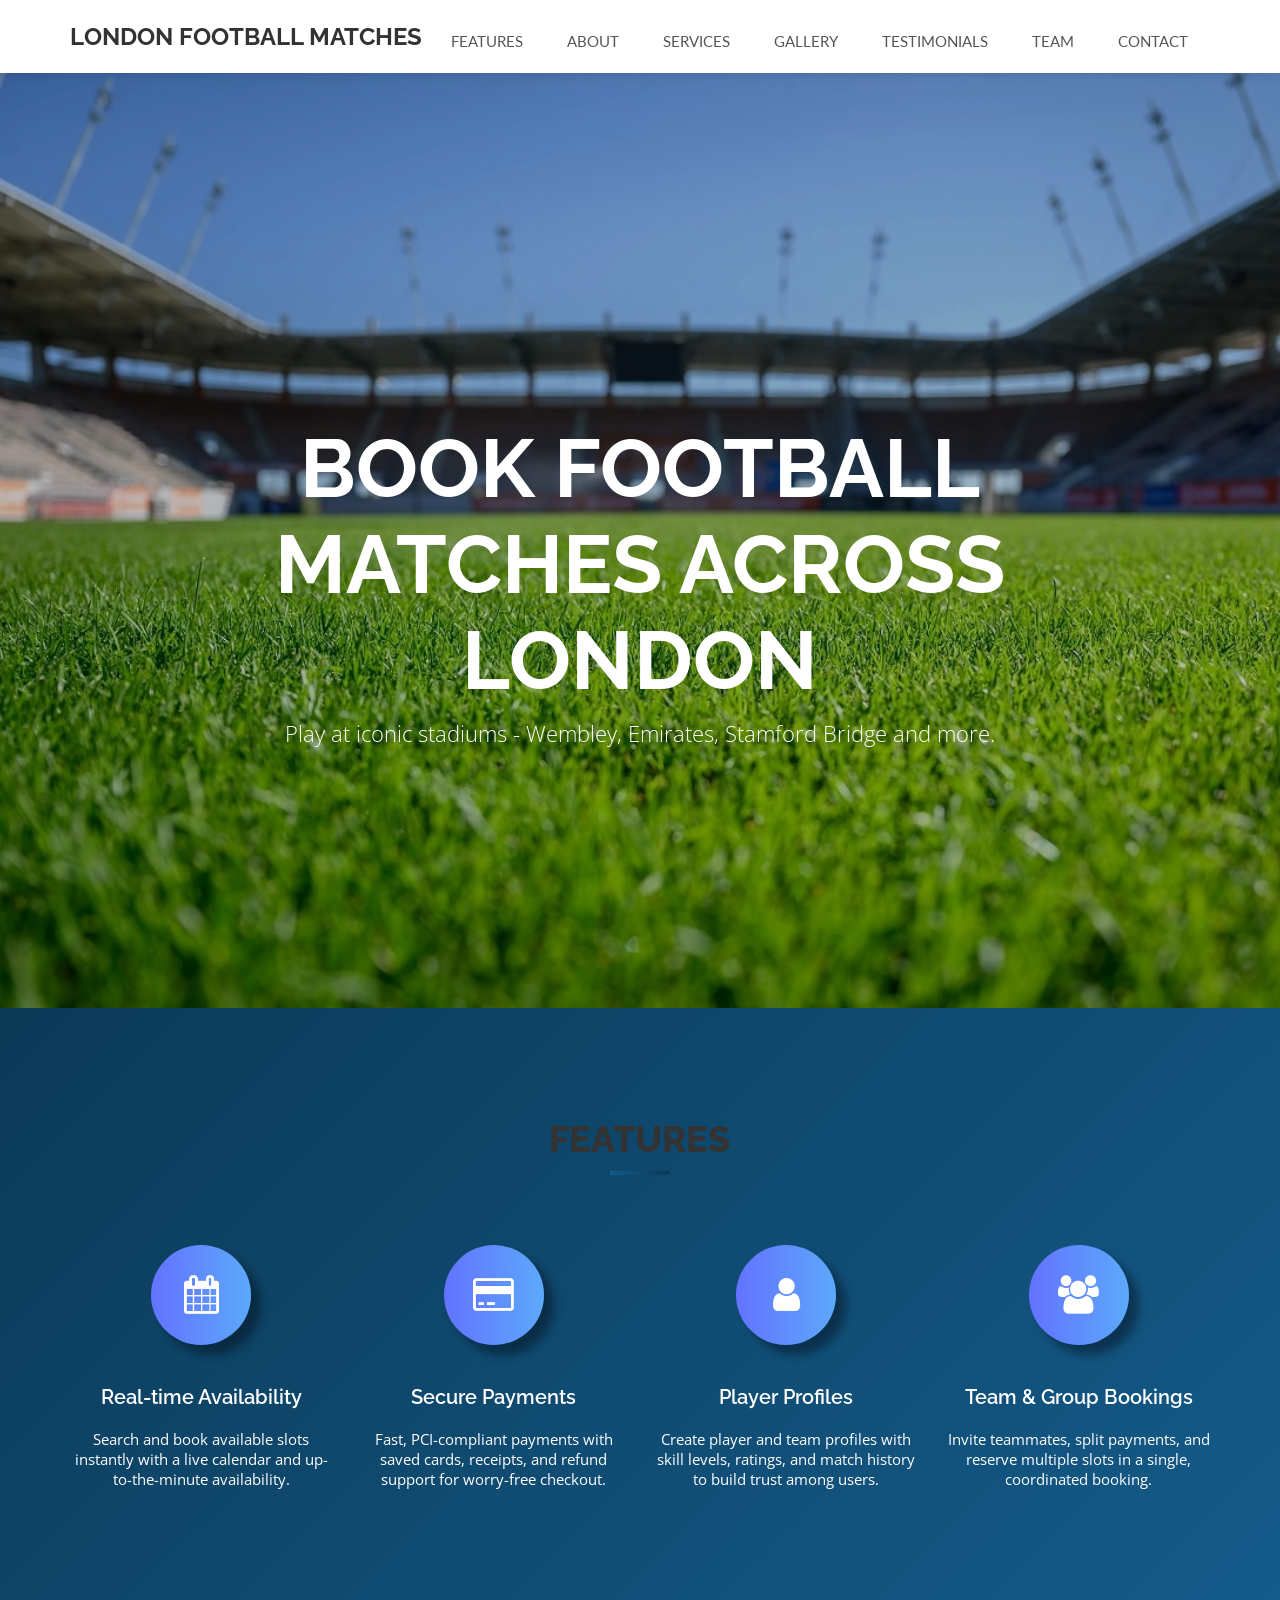
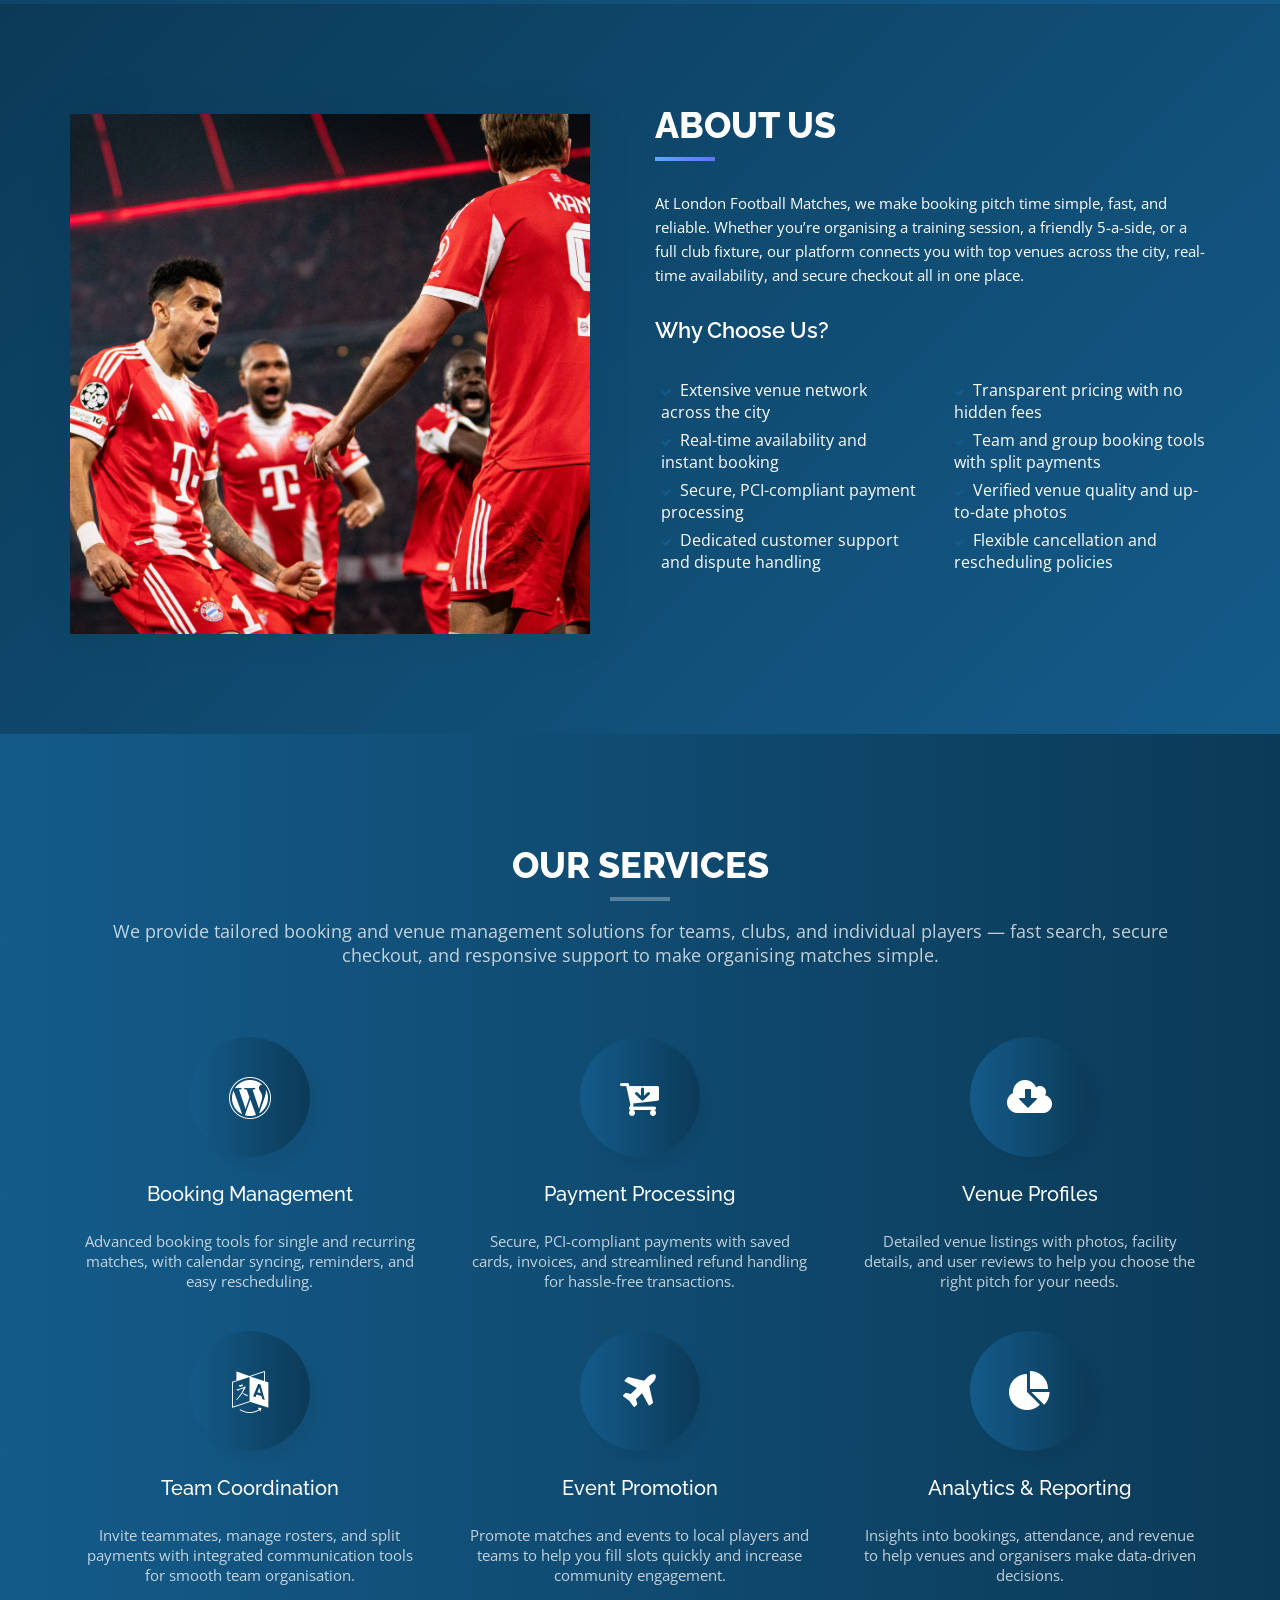
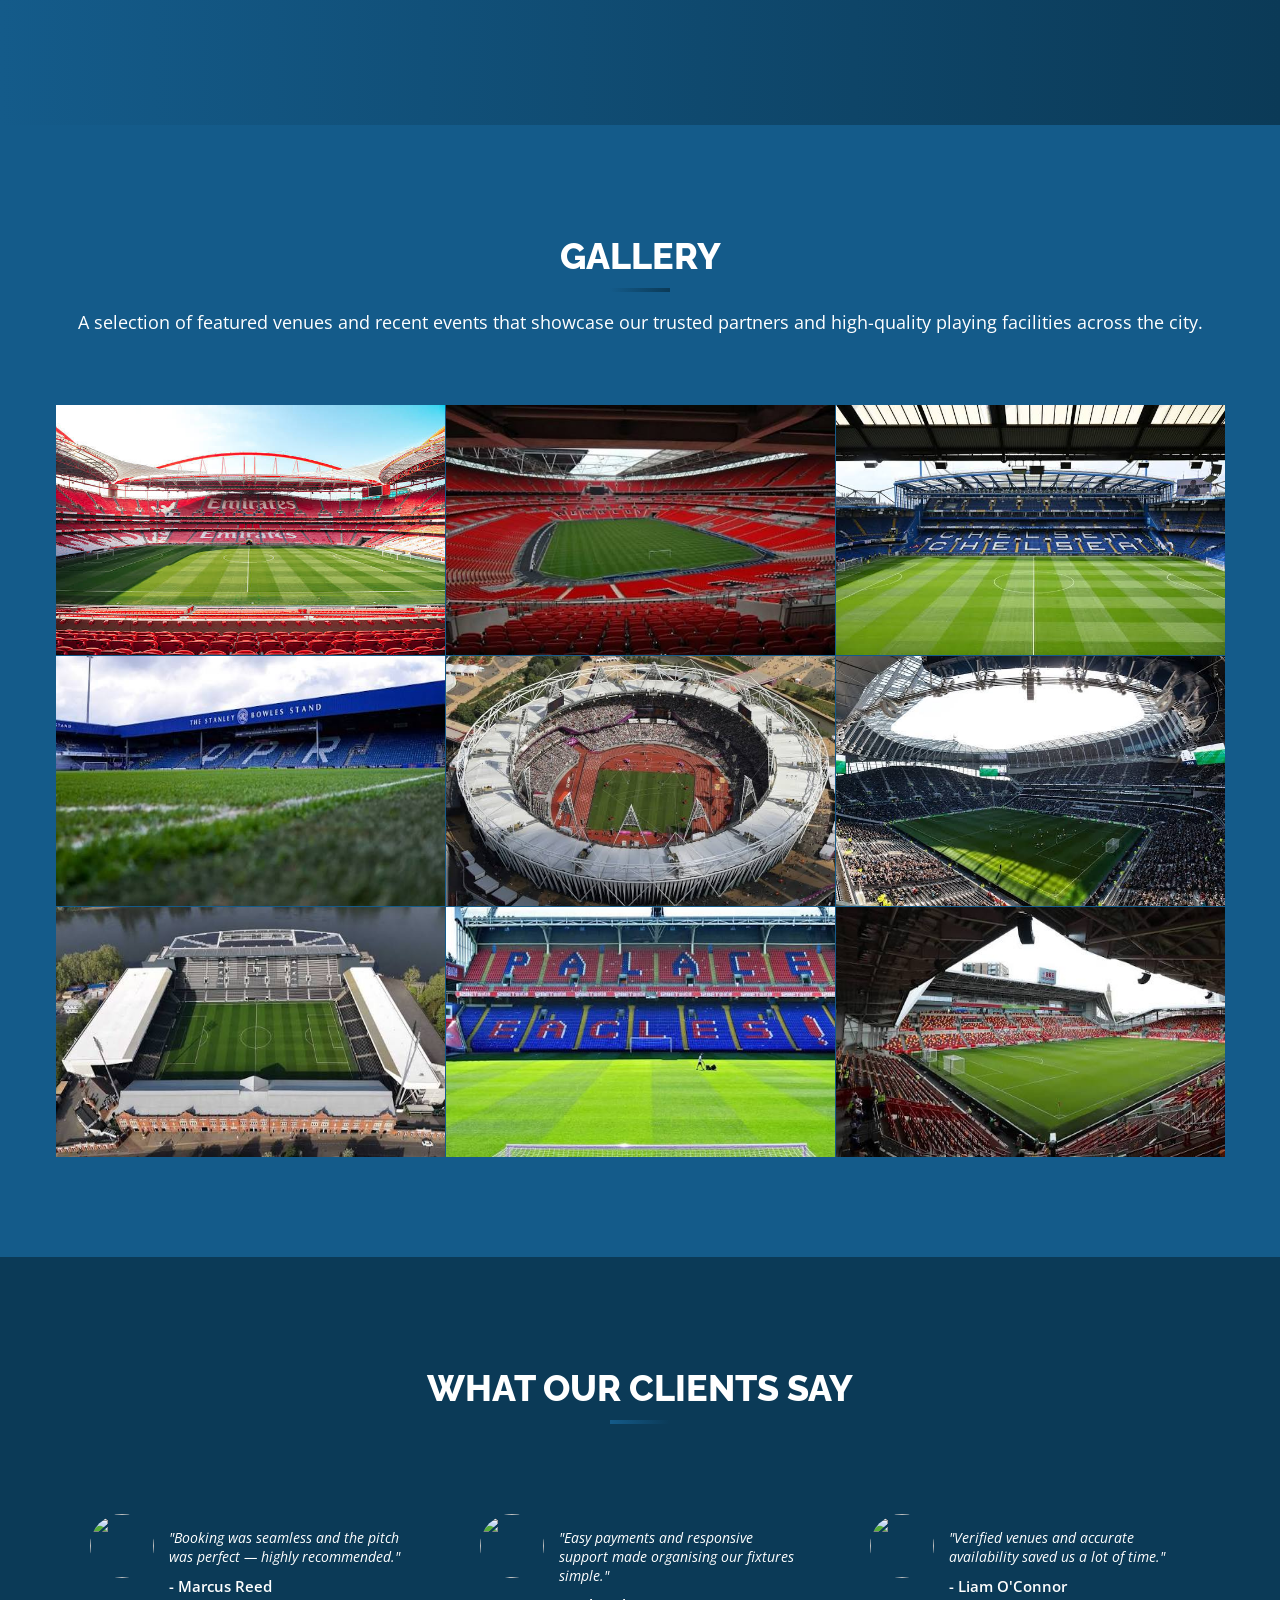
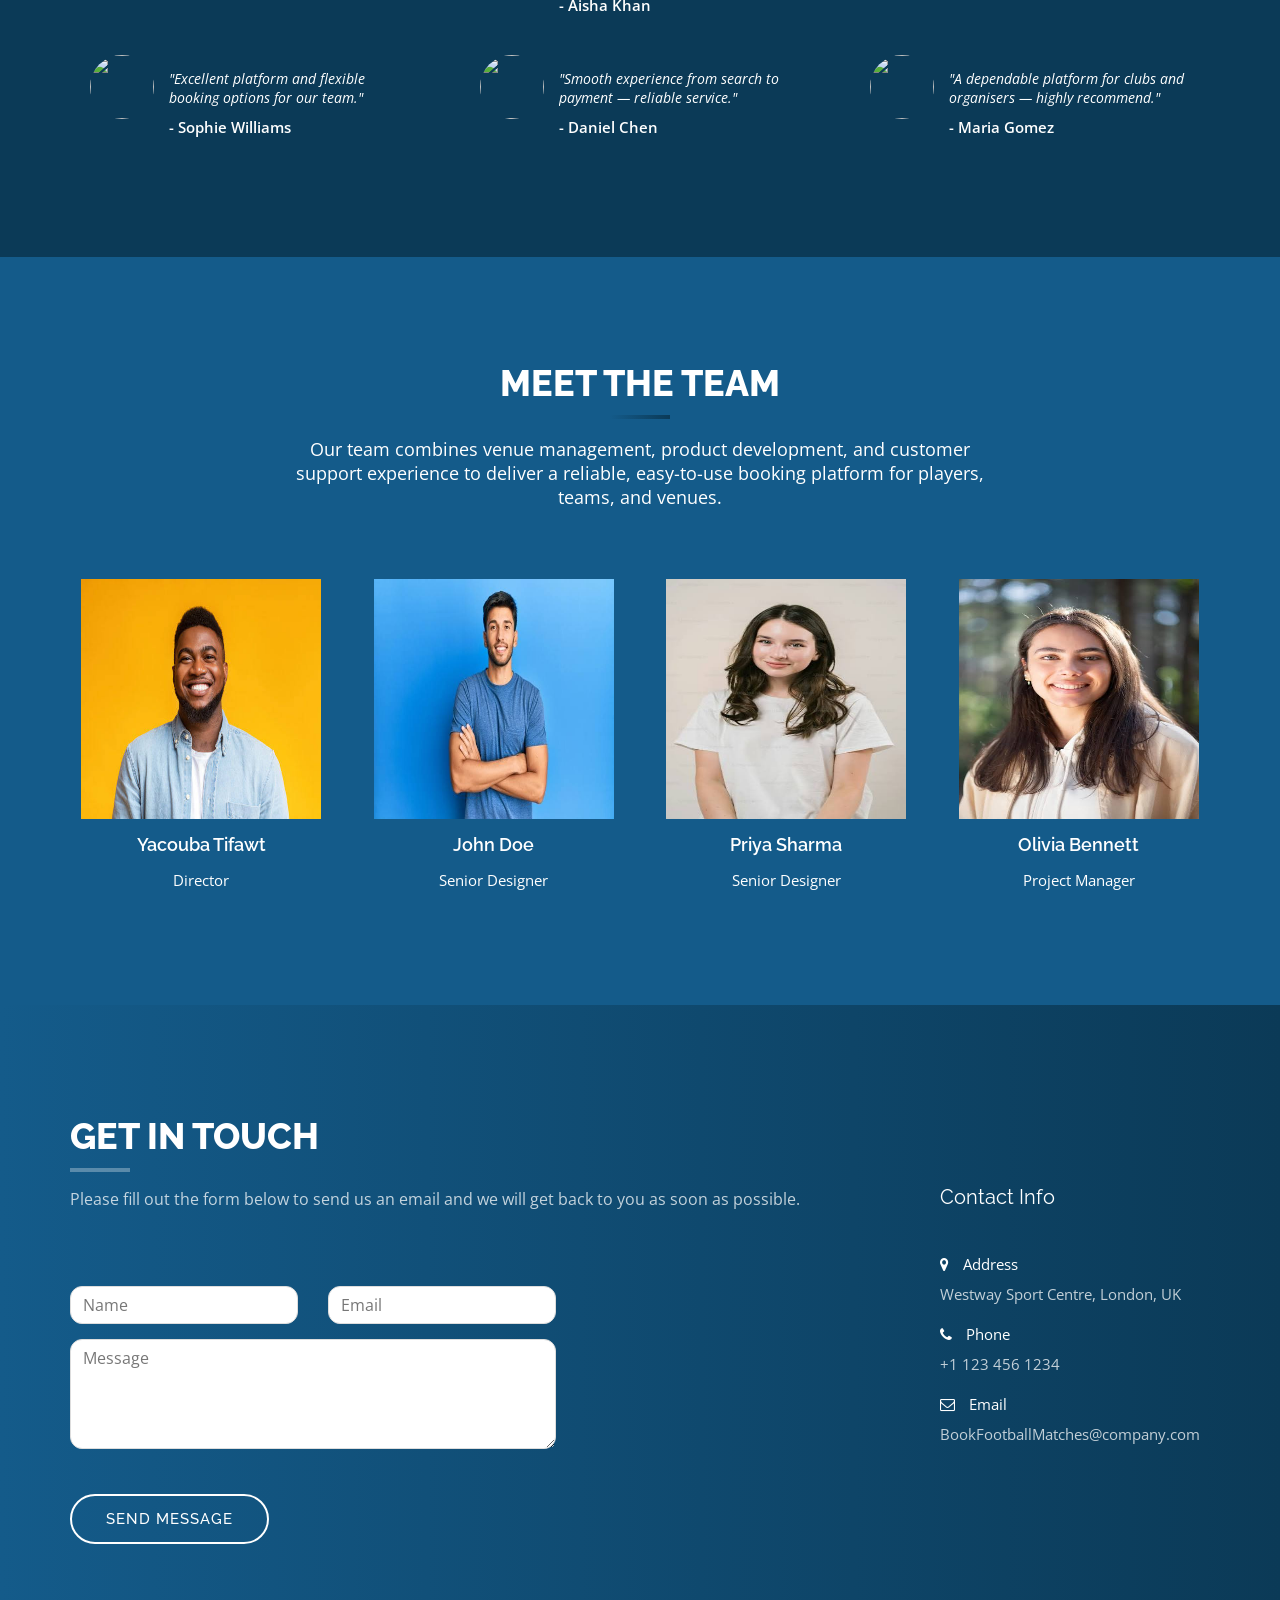
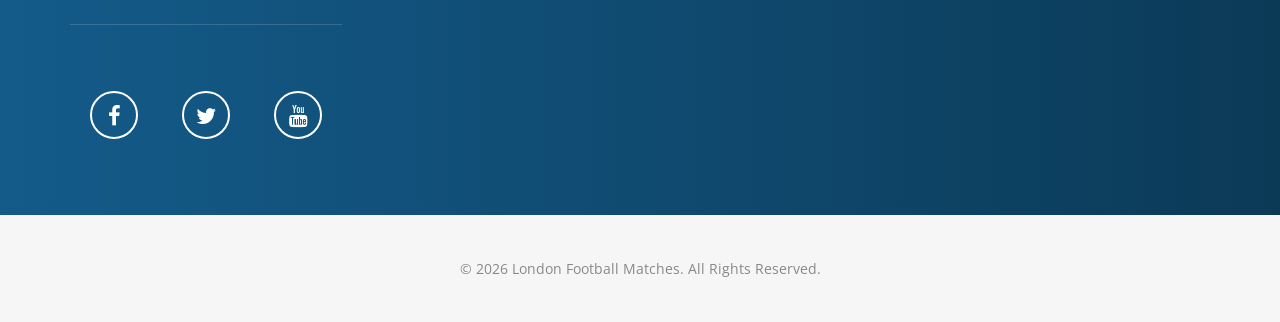
==== commit af10d283: "Added new pages" ====
--- a/index.html
+++ b/index.html
@@ -40,7 +40,6 @@
             <li><a href="#features" class="page-scroll">Features</a></li>
             <li><a href="#about" class="page-scroll">About</a></li>
             <li><a href="#services" class="page-scroll">Services</a></li>
-            <li><a href="#book" class="page-scroll">Book a Match</a></li>
             <li><a href="#portfolio" class="page-scroll">Gallery</a></li>
             <li><a href="#testimonials" class="page-scroll">Testimonials</a></li>
             <li><a href="#team" class="page-scroll">Team</a></li>
@@ -60,9 +59,6 @@
                 <p>
                   Play at iconic stadiums - Wembley, Emirates, Stamford Bridge and more.
                 </p>
-                <a href="#book" class="btn btn-custom btn-lg page-scroll">
-                  Book a match
-                </a>
               </div>
             </div>
           </div>
@@ -153,84 +149,6 @@
       </div>
     </div>
 
-    <!-- Booking Section (integrated) -->
-    <section id="book" class="booking-section">
-      <div class="booking-overlay">
-        <div class="container">
-          <div class="row">
-            <div class="col-8 col-center section-title">
-              <h2>Reserve a Pitch</h2>
-              <p>Choose an iconic London pitch, pick a date and time, and set a duration (max 4 hours).</p>
-            </div>
-          </div>
-
-          <div class="row booking-row">
-            <div class="col-10 col-center">
-              <div class="booking-card booking-card-compact">
-                <div class="booking-grid">
-                  <div class="booking-form-col">
-                    <form id="bookingForm" class="booking-form">
-                      <div class="form-group">
-                        <label for="pitch">Select Pitch</label>
-                        <select id="pitch" required>
-                          <option value="stamford" data-rate="150">Stamford Bridge — £150 / hour</option>
-                          <option value="emirates" data-rate="140">Emirates — £140 / hour</option>
-                          <option value="tottenham" data-rate="160">Tottenham Hotspur Stadium — £160 / hour</option>
-                          <option value="wembley" data-rate="300">Wembley — £300 / hour</option>
-                          <option value="loftus" data-rate="65">Loftus Road — £65 / hour</option>
-                          <option value="craven" data-rate="75">Craven Cottage — £75 / hour</option>
-                          <option value="selhurst" data-rate="70">Selhurst Stadium — £70 / hour</option>
-                          <option value="gtech" data-rate="45">G-Tech — £45 / hour</option>
-                        </select>
-                      </div>
-
-                      <div class="form-grid">
-                        <div class="form-group">
-                          <label for="date"><i class="fa fa-calendar"></i> Date</label>
-                          <input type="date" id="date" required />
-                        </div>
-                        <div class="form-group">
-                          <label for="startTime"><i class="fa fa-clock-o"></i> Start</label>
-                          <input type="time" id="startTime" required />
-                        </div>
-                      </div>
-
-                      <div class="form-group">
-                        <label for="hours"><i class="fa fa-hourglass-half"></i> Duration (hours)</label>
-                        <input type="number" id="hours" min="1" max="4" value="1" required />
-                        <small class="muted">Maximum 4 hours per booking</small>
-                      </div>
-
-                      <div class="form-group cost-row compact-cost-row">
-                        <div>
-                          <label>Total Cost</label>
-                          <div id="cost" class="cost-amount">£120</div>
-                        </div>
-                        <button type="submit" class="btn btn-custom">Reserve</button>
-                      </div>
-                    </form>
-                  </div>
-
-                  <aside class="booking-sidebar">
-                    <div class="pitch-list compact-pitch-list">
-                      <div class="pitch-item" data-pitch="stamford"><i class="fa fa-futbol-o"></i><div>Stamford Bridge</div></div>
-                      <div class="pitch-item" data-pitch="emirates"><i class="fa fa-futbol-o"></i><div>Emirates</div></div>
-                      <div class="pitch-item" data-pitch="tottenham"><i class="fa fa-futbol-o"></i><div>Tottenham Hotspur Stadium</div></div>
-                      <div class="pitch-item" data-pitch="wembley"><i class="fa fa-futbol-o"></i><div>Wembley</div></div>
-                      <div class="pitch-item" data-pitch="loftus"><i class="fa fa-futbol-o"></i><div>Loftus Road</div></div>
-                      <div class="pitch-item" data-pitch="craven"><i class="fa fa-futbol-o"></i><div>Craven Cottage</div></div>
-                      <div class="pitch-item" data-pitch="selhurst"><i class="fa fa-futbol-o"></i><div>Selhurst Stadium</div></div>
-                      <div class="pitch-item" data-pitch="gtech"><i class="fa fa-futbol-o"></i><div>G-Tech</div></div>
-                    </div>
-                  </aside>
-                </div>
-              </div>
-            </div>
-          </div>
-        </div>
-      </div>
-    </section>
-
     <div id="services" class="text-center">
       <div class="container">
         <div class="section-title">
@@ -322,8 +240,7 @@
               <div class="portfolio-item">
                 <div class="hover-bg">
                   <a
-                    href="img/portfolio/01-large.jpg"
-                    
+                    href="Pitches info/first.html"
                     data-lightbox-gallery="gallery1"
                   >
                     <div class="hover-text">
@@ -342,8 +259,7 @@
               <div class="portfolio-item">
                 <div class="hover-bg">
                   <a
-                    href="img/portfolio/pitch 1.jpg"
-                    
+                    href="Pitches info/second.html"
                     data-lightbox-gallery="gallery1"
                   >
                     <div class="hover-text">
@@ -362,8 +278,7 @@
               <div class="portfolio-item">
                 <div class="hover-bg">
                   <a
-                    href="img/portfolio/03-large.jpg"
-                    
+                    href="Pitches info/third.html"
                     data-lightbox-gallery="gallery1"
                   >
                     <div class="hover-text">
@@ -382,8 +297,7 @@
               <div class="portfolio-item">
                 <div class="hover-bg">
                   <a
-                    href="img/portfolio/04-large.jpg"
-                    
+                    href="Pitches info/fourth.html"
                     data-lightbox-gallery="gallery1"
                   >
                     <div class="hover-text">
@@ -402,8 +316,7 @@
               <div class="portfolio-item">
                 <div class="hover-bg">
                   <a
-                    href="img/portfolio/05-large.jpg"
-                    
+                    href="Pitches info/fifth.html"
                     data-lightbox-gallery="gallery1"
                   >
                     <div class="hover-text">
@@ -422,8 +335,7 @@
               <div class="portfolio-item">
                 <div class="hover-bg">
                   <a
-                    href="img/portfolio/06-large.jpg"
-                    
+                    href="Pitches info/sixth.html"
                     data-lightbox-gallery="gallery1"
                   >
                     <div class="hover-text">
@@ -442,8 +354,7 @@
               <div class="portfolio-item">
                 <div class="hover-bg">
                   <a
-                    href="img/portfolio/07-large.jpg"
-                    
+                    href="Pitches info/seventh.html"
                     data-lightbox-gallery="gallery1"
                   >
                     <div class="hover-text">
@@ -462,8 +373,7 @@
               <div class="portfolio-item">
                 <div class="hover-bg">
                   <a
-                    href="img/portfolio/08-large.jpg"
-                    
+                    href="Pitches info/eighth.html"
                     data-lightbox-gallery="gallery1"
                   >
                     <div class="hover-text">
@@ -482,8 +392,7 @@
               <div class="portfolio-item">
                 <div class="hover-bg">
                   <a
-                    href="img/portfolio/09-large.jpg"
-                    
+                    href="Pitches info/ninth.html"
                     data-lightbox-gallery="gallery1"
                   >
                     <div class="hover-text">
@@ -760,7 +669,6 @@
 
     <script src="script.js"></script>
     <script src="app.js"></script>
-    <script src="booking.js"></script>
 
   </body>
 </html>
--- a/styles.css
+++ b/styles.css
@@ -951,9 +951,10 @@
 .compact-cost-row { flex-wrap: wrap; }
 .cost-amount { font-size: 20px; font-weight: 800; color: var(--accent); }
 .pitch-list { display: grid; grid-template-columns: 1fr; gap: 10px; }
-.pitch-item { display:flex; align-items:center; gap:10px; padding:10px 12px; background: rgba(255,255,255,0.06); border-radius:8px; cursor:pointer; transition: transform 0.15s ease, box-shadow 0.15s ease; }
-.pitch-item i.fa { font-size:18px; color: var(--accent); width:30px; height:30px; display:flex; align-items:center; justify-content:center; }
-.pitch-item:hover { transform: translateY(-3px); box-shadow: 0 6px 16px rgba(0,0,0,0.28); }
+.pitch-item { display:flex; align-items:center; gap:10px; padding:10px 12px; background: rgba(255,255,255,0.06); border-radius:8px; cursor:pointer; transition: transform 0.15s ease, box-shadow 0.15s ease, background 0.3s ease, color 0.3s ease; }
+.pitch-item i.fa { font-size:18px; color: var(--accent); width:30px; height:30px; display:flex; align-items:center; justify-content:center; transition: color 0.3s ease; }
+.pitch-item:hover { transform: translateY(-3px); box-shadow: 0 6px 16px rgba(0,0,0,0.28); background: linear-gradient(to right, #6372ff 0%, #5ca9fb 100%); color: #fff; }
+.pitch-item:hover i.fa { color: #fff; }
 .pitch-item.active { background: linear-gradient(90deg, rgba(200,159,59,0.12), rgba(200,159,59,0.06)); box-shadow: 0 8px 20px rgba(200,159,59,0.12); border: 1px solid rgba(200,159,59,0.2); }
 
 /* Unavailable/Booked styles */
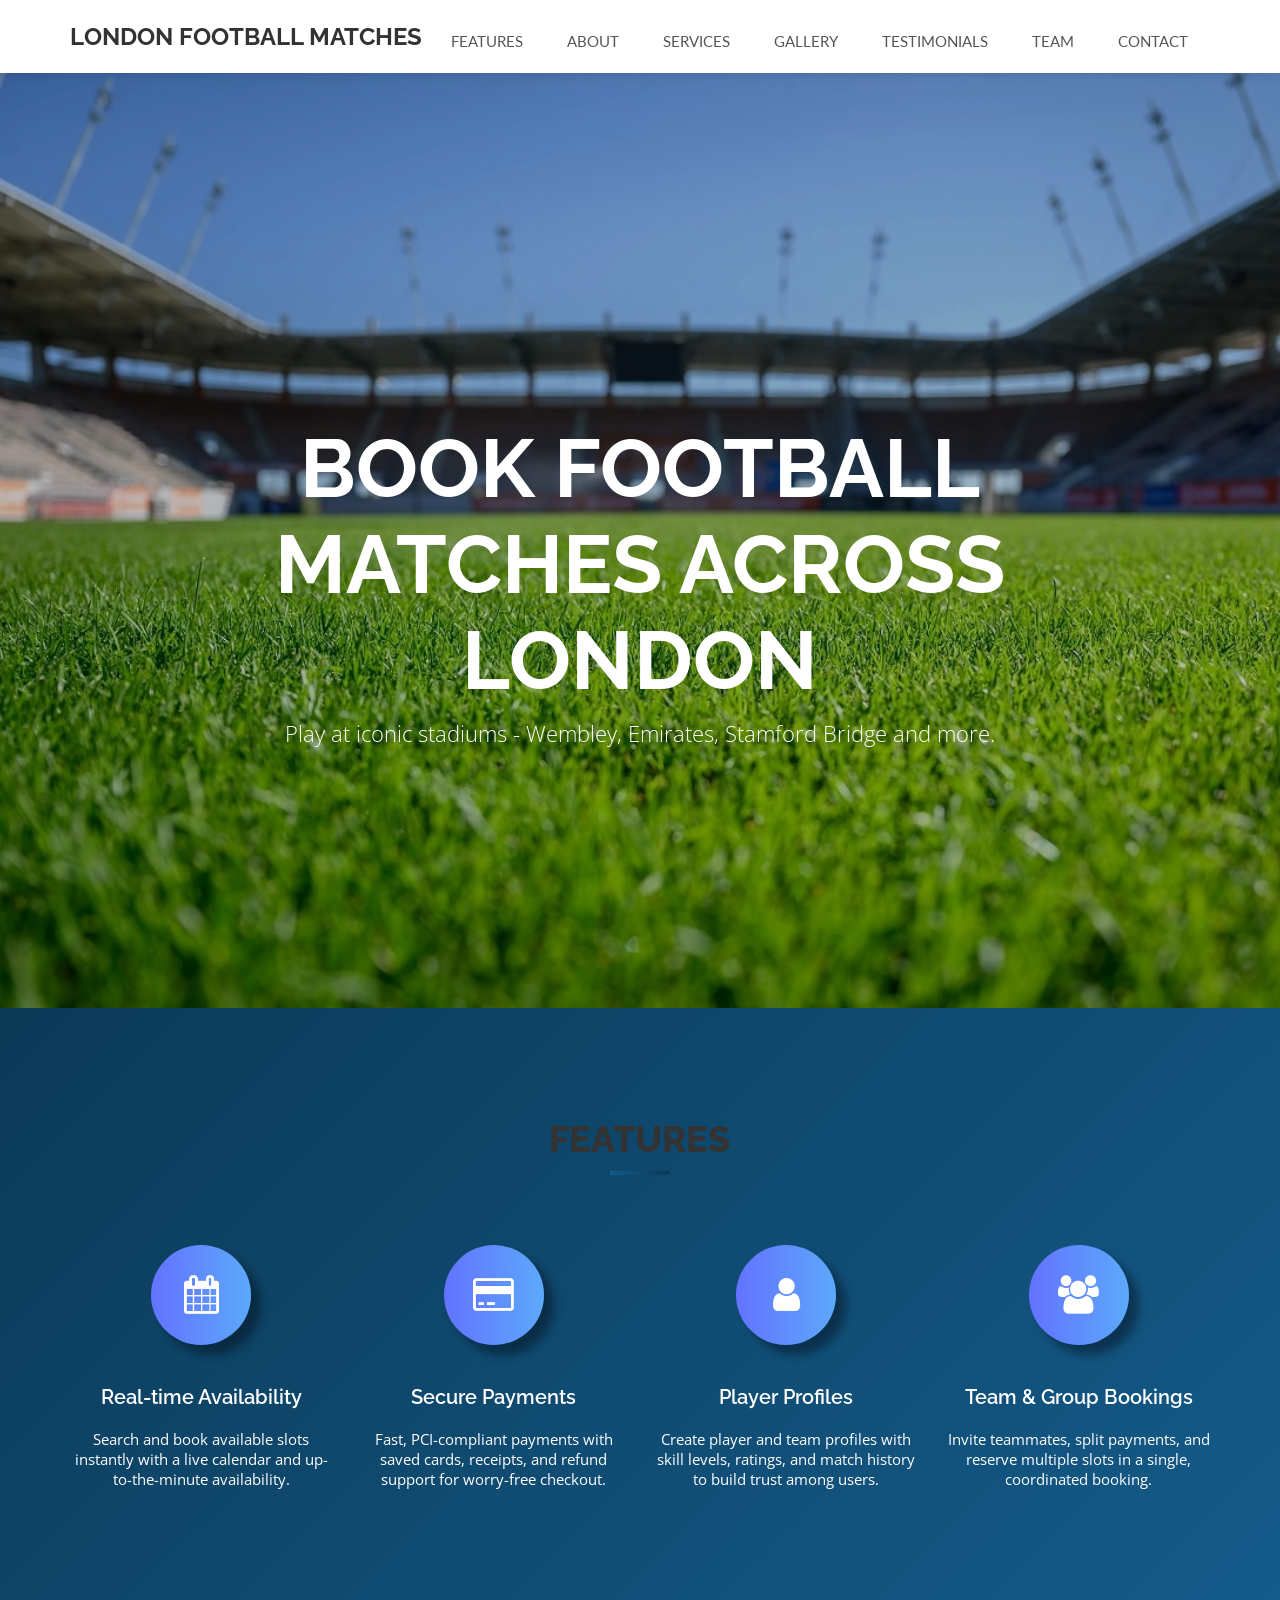
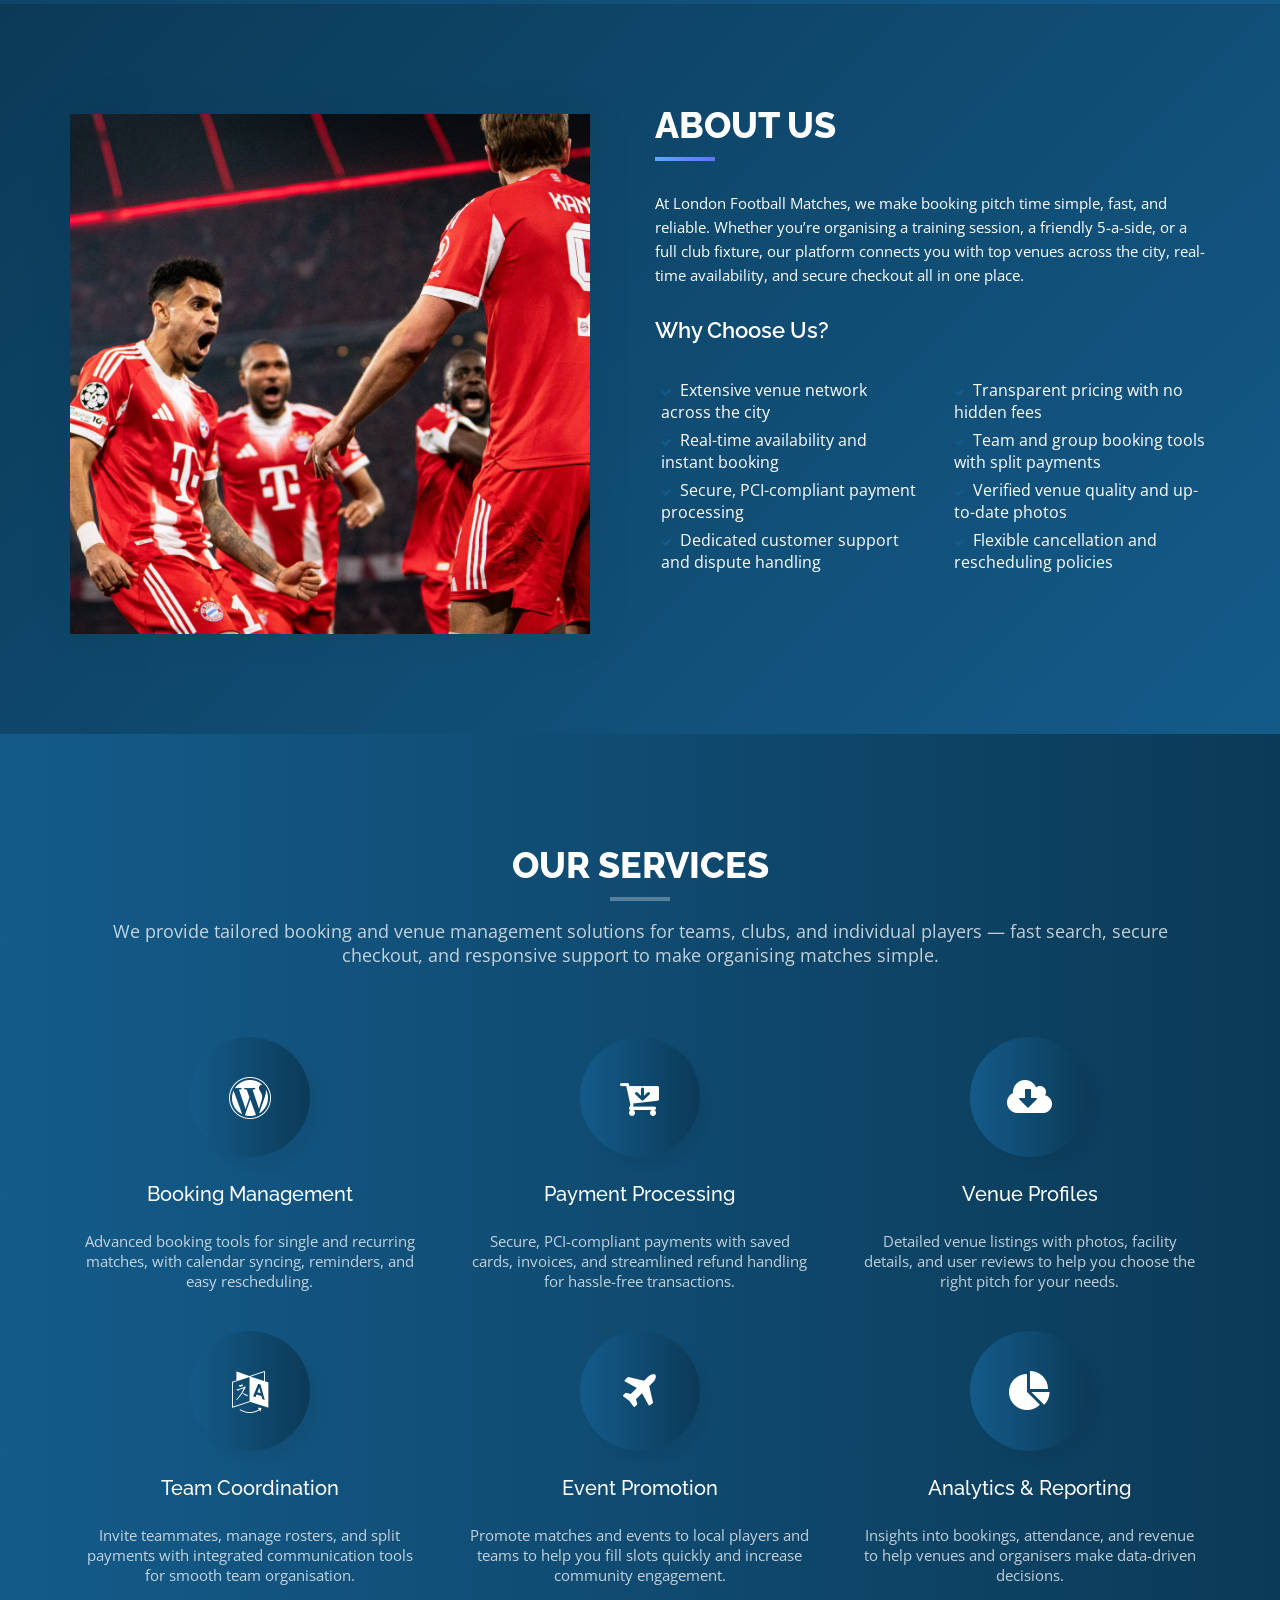
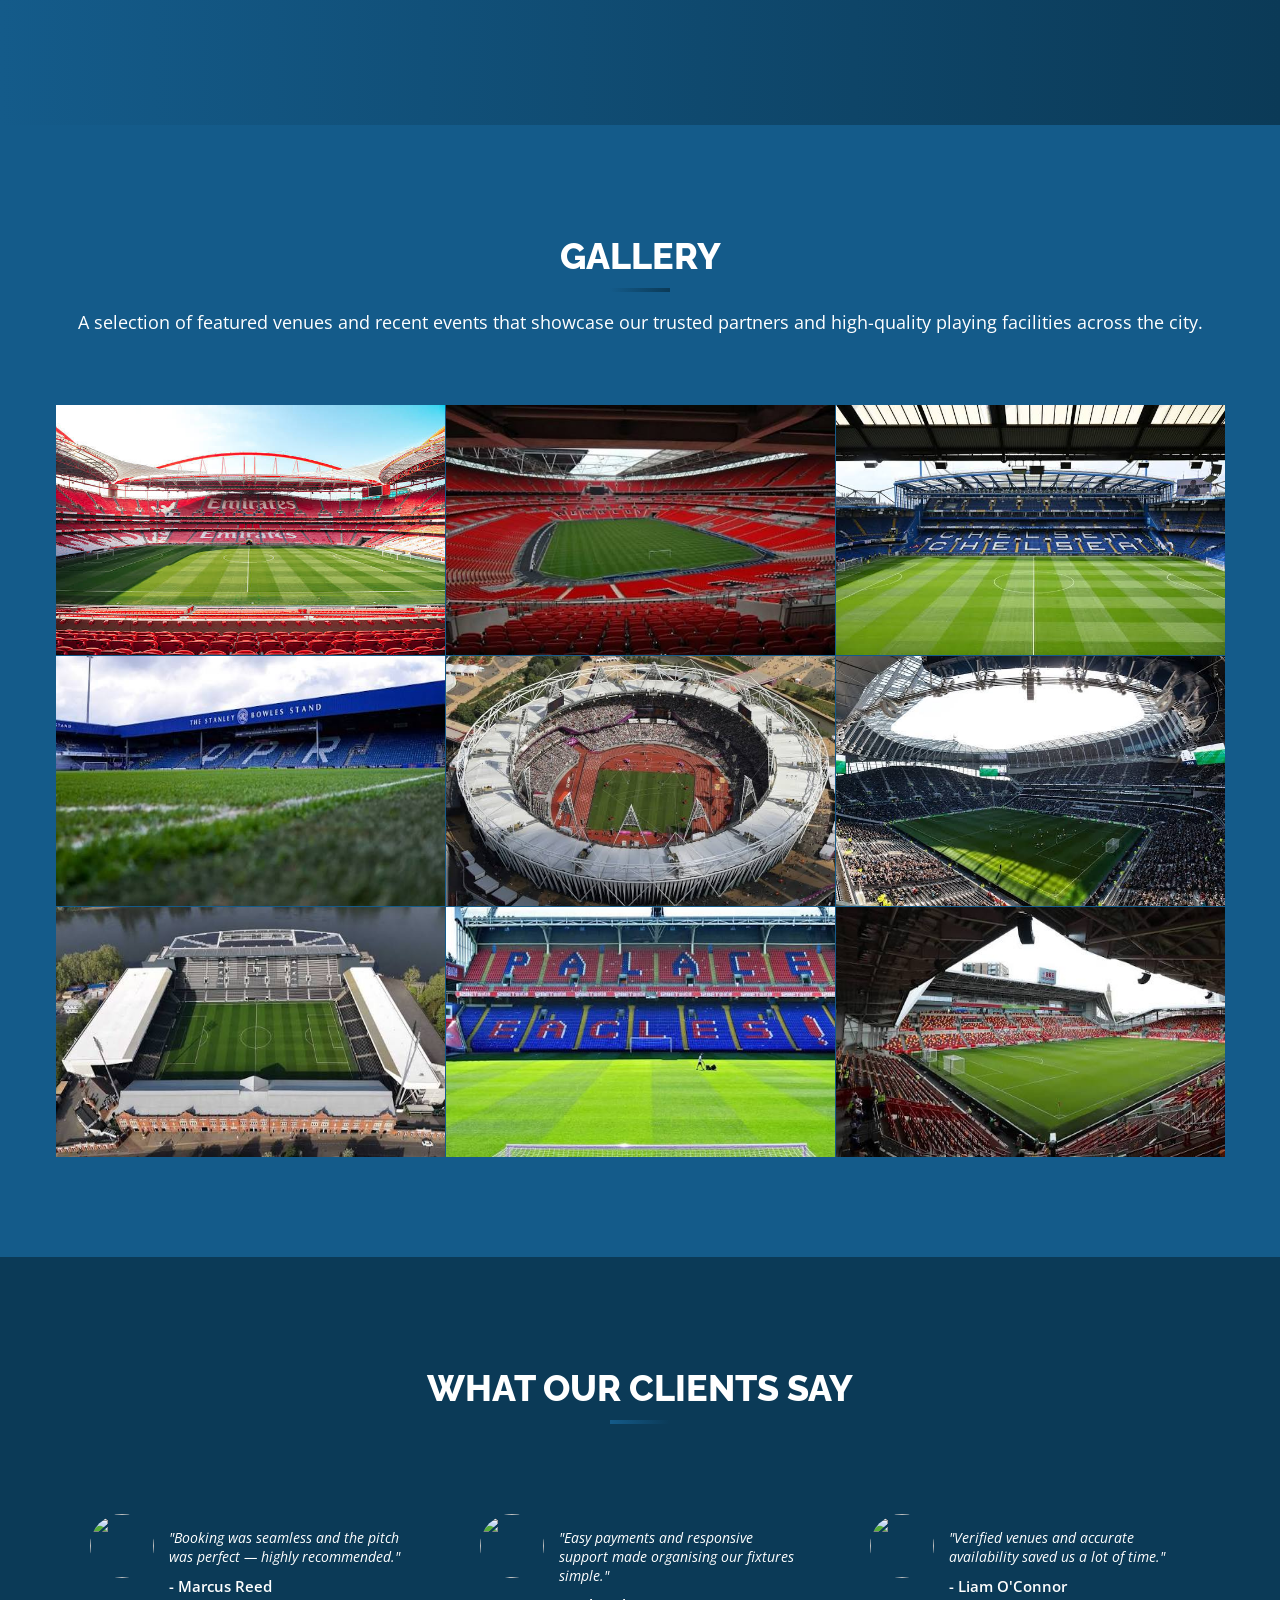
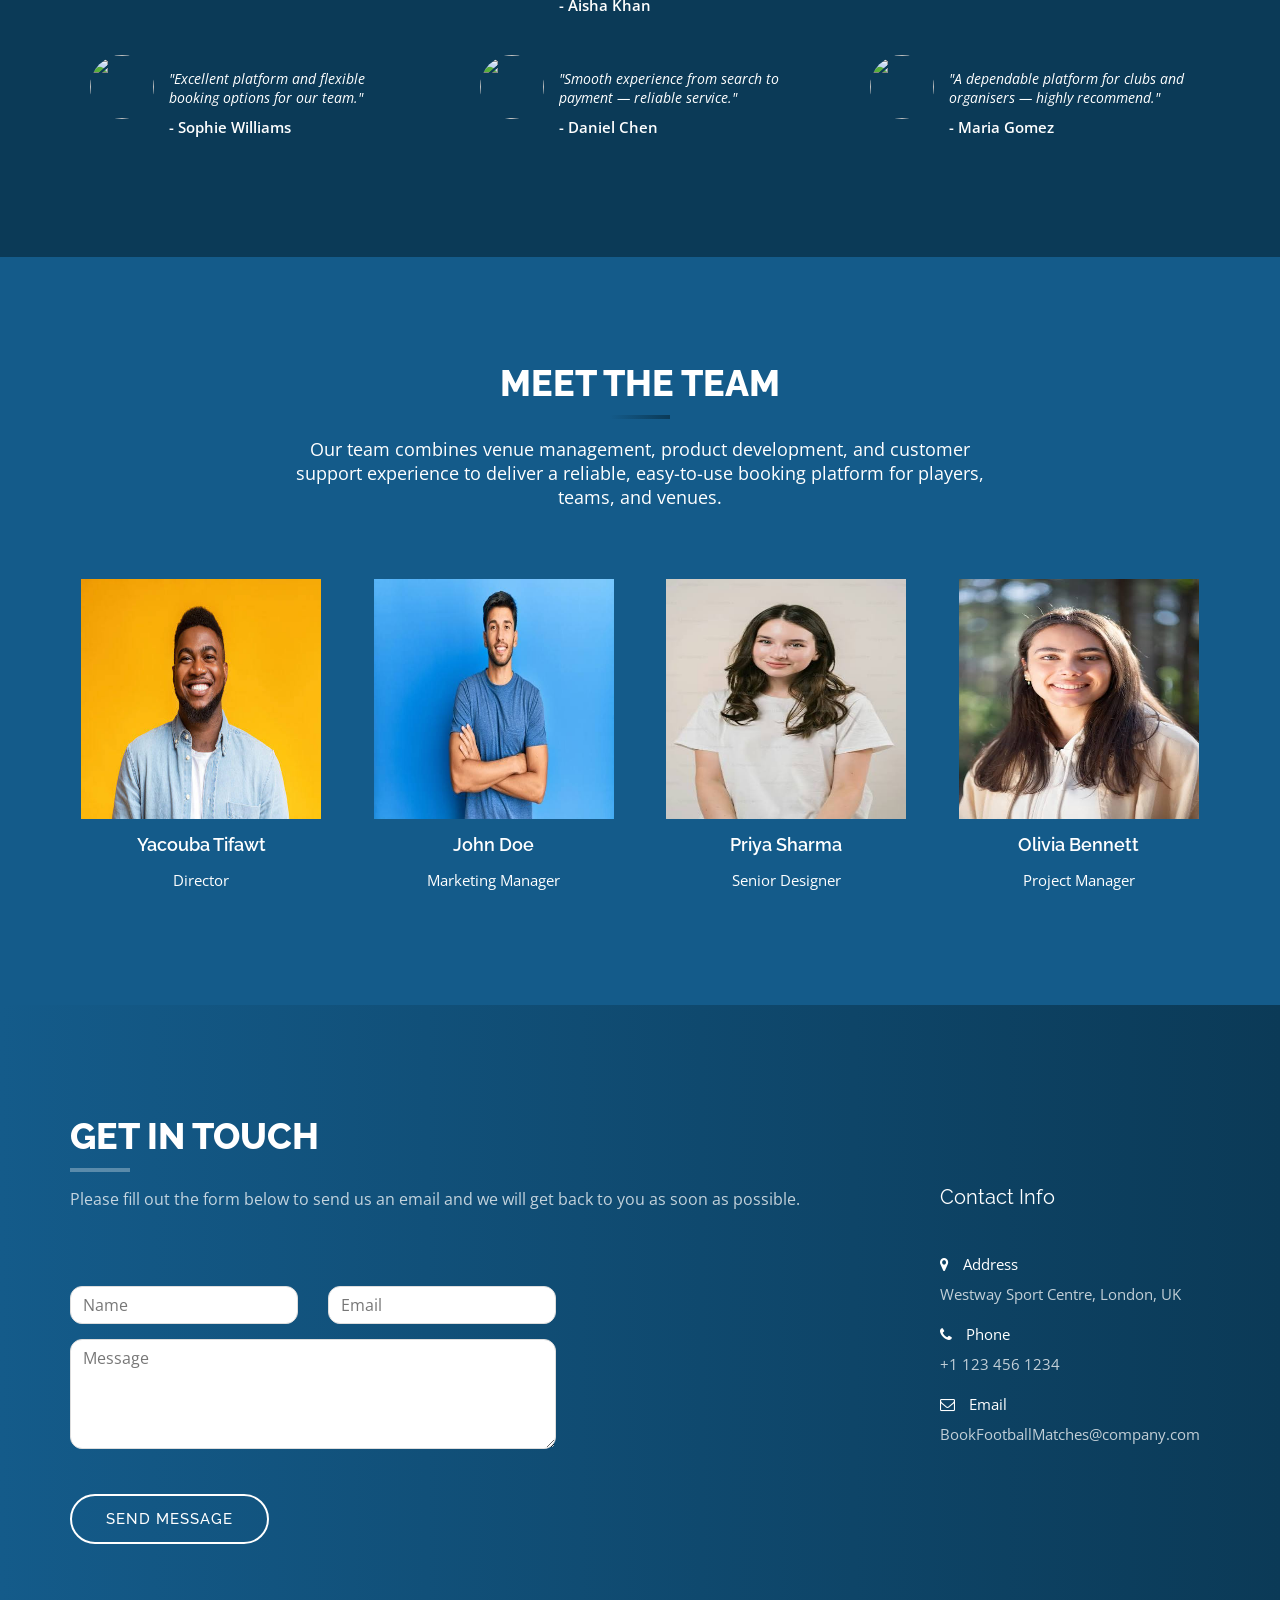
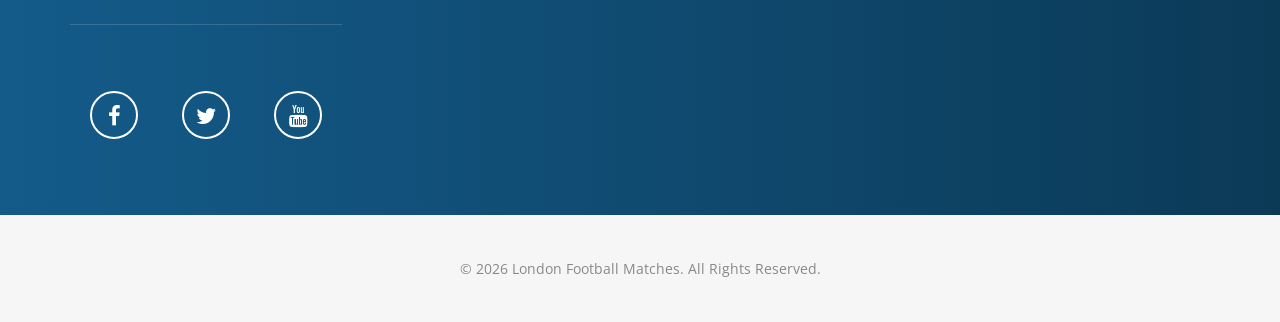
==== commit ca3c75b0: "changed css of html" ====
--- a/index.html
+++ b/index.html
@@ -529,7 +529,7 @@
               <img src="img/team/person2.jpg" alt="John Doe" class="team-img" />
               <div class="team-caption">
                 <h4>John Doe</h4>
-                <p>Senior Designer</p>
+                <p>Marketing Manager</p>
               </div>
             </div>
           </div>
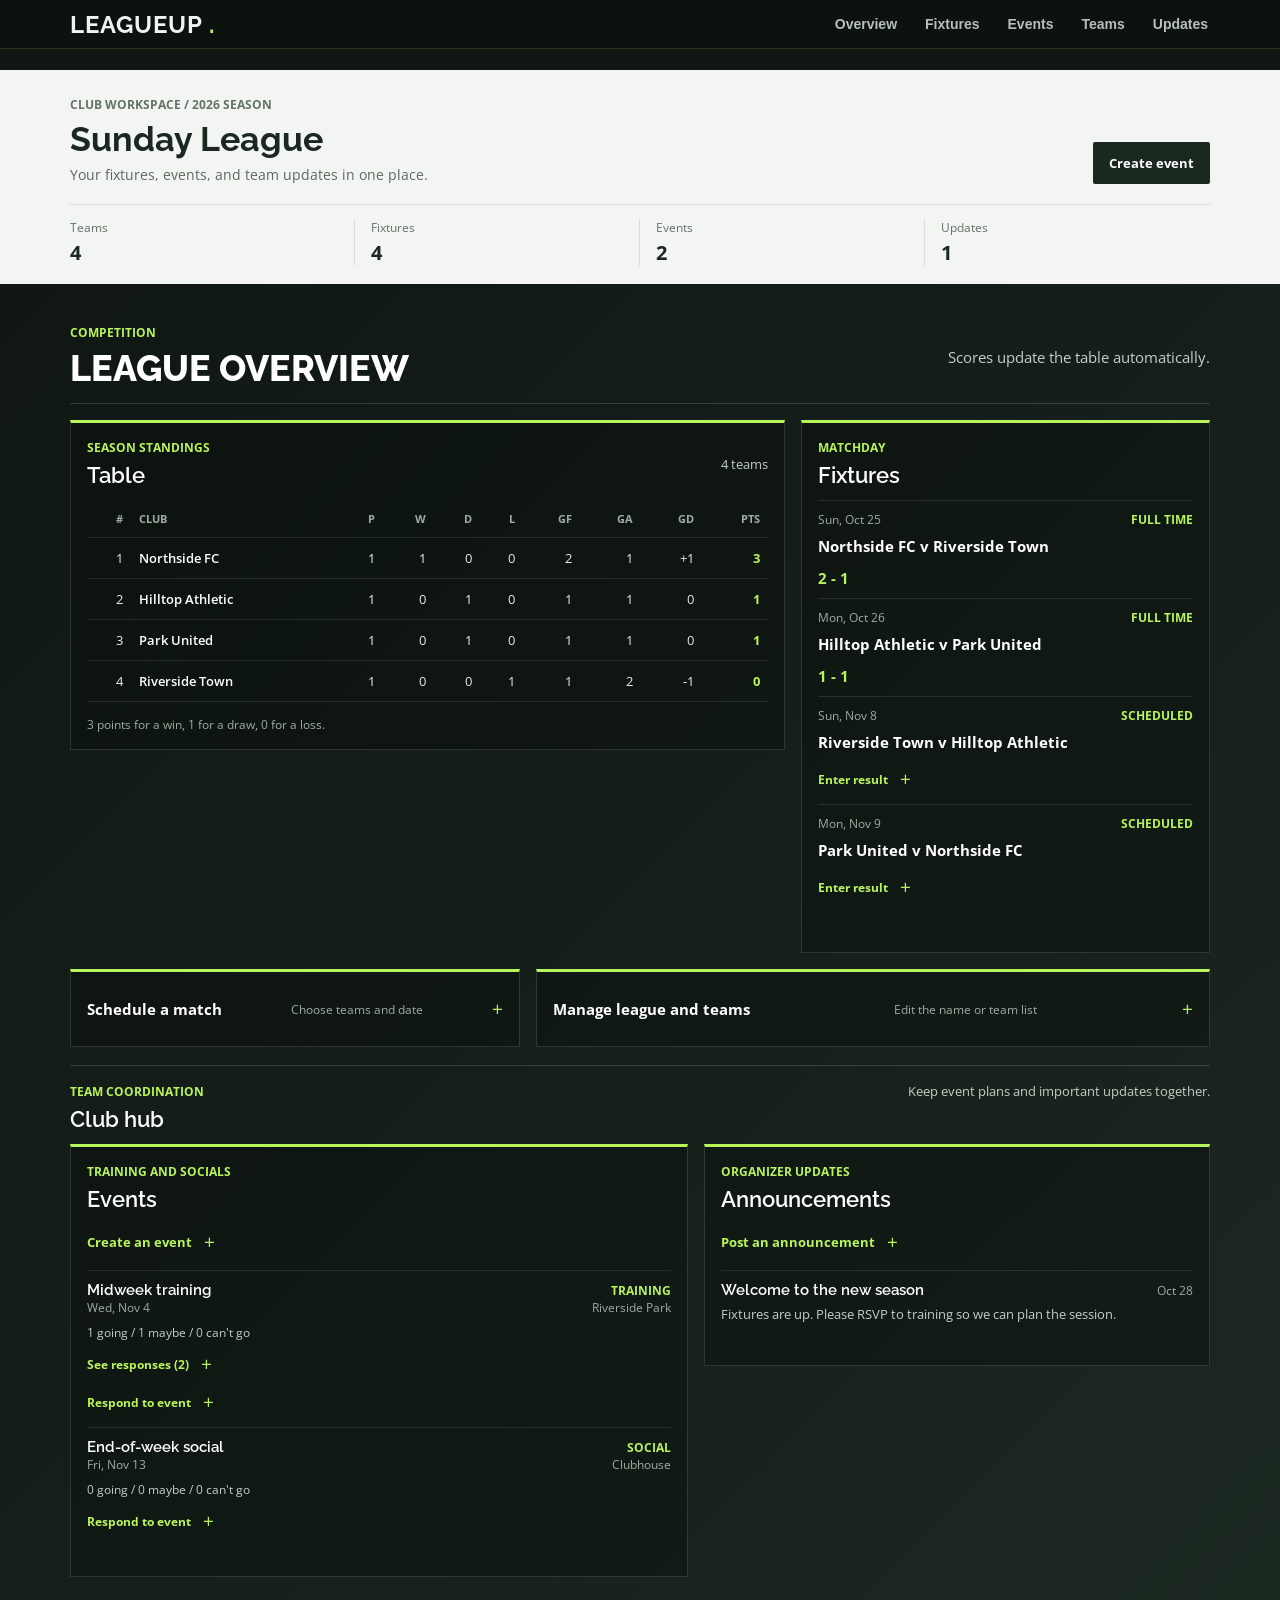
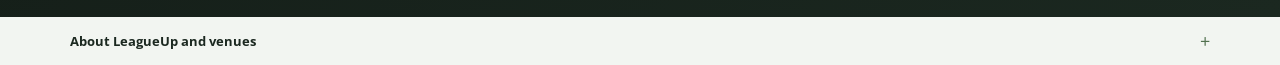
==== commit e6c4f194: "i vibe coded and reworked my website with a new league feature" ====
--- a/index.html
+++ b/index.html
@@ -12,17 +12,17 @@
       rel="stylesheet"
     />
     <link rel="stylesheet" href="styles.css" />
-    <title>Book Football Matches Across London</title>
+    <title>LeagueUp | Club dashboard</title>
     <meta
       name="description"
-      content="body"
+      content="Manage your club fixtures, events, teams, and announcements with LeagueUp."
     />
   </head>
   <body id="page-top">
     <nav id="menu" class="site-nav">
       <div class="container nav-inner">
-        <a class="nav-brand page-scroll" href="#page-top">
-          London Football Matches
+        <a class="nav-brand page-scroll" href="#dashboard">
+          LeagueUp
         </a>
         <button
           type="button"
@@ -37,35 +37,239 @@
         </button>
         <div id="nav-links" class="nav-links">
           <ul class="nav-list">
-            <li><a href="#features" class="page-scroll">Features</a></li>
-            <li><a href="#about" class="page-scroll">About</a></li>
-            <li><a href="#services" class="page-scroll">Services</a></li>
-            <li><a href="#portfolio" class="page-scroll">Gallery</a></li>
-            <li><a href="#testimonials" class="page-scroll">Testimonials</a></li>
-            <li><a href="#team" class="page-scroll">Team</a></li>
-            <li><a href="#contact" class="page-scroll">Contact</a></li>
+            <li><a href="#dashboard" class="page-scroll">Overview</a></li>
+            <li><a href="#fixtures" class="page-scroll">Fixtures</a></li>
+            <li><a href="#events" class="page-scroll">Events</a></li>
+            <li><a href="#teams" class="page-scroll">Teams</a></li>
+            <li><a href="#announcements" class="page-scroll">Updates</a></li>
           </ul>
         </div>
       </div>
     </nav>
 
-    <header id="header">
-      <div class="intro">
-        <div class="overlay">
-          <div class="container">
-            <div class="row">
-              <div class="col-8 col-center intro-text">
-                <h1>Book Football Matches Across London<span></span></h1>
-                <p>
-                  Play at iconic stadiums - Wembley, Emirates, Stamford Bridge and more.
-                </p>
-              </div>
-            </div>
+    <header id="dashboard" class="workspace-header">
+      <div class="container">
+        <div class="workspace-header-top">
+          <div>
+            <p class="workspace-eyebrow">Club workspace / 2026 season</p>
+            <h1 id="league-name">Sunday League</h1>
+            <p class="workspace-intro">Your fixtures, events, and team updates in one place.</p>
+          </div>
+          <a class="workspace-action page-scroll" href="#event-form">Create event</a>
+        </div>
+        <div class="workspace-stats" aria-label="League summary">
+          <div class="workspace-stat">
+            <span>Teams</span>
+            <strong id="dashboard-team-count">0</strong>
+          </div>
+          <div class="workspace-stat">
+            <span>Fixtures</span>
+            <strong id="dashboard-fixture-count">0</strong>
+          </div>
+          <div class="workspace-stat">
+            <span>Events</span>
+            <strong id="dashboard-event-count">0</strong>
+          </div>
+          <div class="workspace-stat">
+            <span>Updates</span>
+            <strong id="dashboard-announcement-count">0</strong>
           </div>
         </div>
       </div>
     </header>
 
+    <section id="league" class="league-section">
+      <div class="container">
+        <div class="league-heading">
+          <div>
+            <p class="league-kicker">Competition</p>
+            <h2>League overview</h2>
+          </div>
+          <p class="league-caption">Scores update the table automatically.</p>
+        </div>
+
+        <div class="league-layout">
+          <section class="league-panel" aria-labelledby="standings-title">
+            <div class="league-panel-heading">
+              <div>
+                <p class="league-kicker">Season standings</p>
+                <h3 id="standings-title">Table</h3>
+              </div>
+              <span id="league-team-count" class="league-team-count"></span>
+            </div>
+            <div class="league-table-scroll">
+              <table class="league-table">
+                <thead>
+                  <tr>
+                    <th scope="col">#</th>
+                    <th scope="col">Club</th>
+                    <th scope="col">P</th>
+                    <th scope="col">W</th>
+                    <th scope="col">D</th>
+                    <th scope="col">L</th>
+                    <th scope="col">GF</th>
+                    <th scope="col">GA</th>
+                    <th scope="col">GD</th>
+                    <th scope="col">Pts</th>
+                  </tr>
+                </thead>
+                <tbody id="standings-body"></tbody>
+              </table>
+            </div>
+            <p id="points-summary" class="league-table-note">3 points for a win, 1 for a draw, 0 for a loss.</p>
+          </section>
+
+          <div class="league-sidebar">
+            <section id="fixtures" class="league-panel" aria-labelledby="fixtures-title">
+              <div class="league-panel-heading">
+                <div>
+                  <p class="league-kicker">Matchday</p>
+                  <h3 id="fixtures-title">Fixtures</h3>
+                </div>
+              </div>
+              <ol id="fixture-list" class="fixture-list"></ol>
+              <p id="league-message" class="league-message" role="status" aria-live="polite"></p>
+            </section>
+
+          </div>
+
+          <div class="league-tools">
+            <section class="league-panel schedule-panel" aria-labelledby="schedule-title">
+              <details class="disclosure-panel">
+                <summary id="schedule-title">
+                  <span class="disclosure-label">Schedule a match</span>
+                  <span class="disclosure-hint">Choose teams and date</span>
+                </summary>
+                <form id="match-form" class="schedule-form">
+                  <label class="schedule-field">
+                    <span>Home team</span>
+                    <select name="homeTeam" required></select>
+                  </label>
+                  <label class="schedule-field">
+                    <span>Away team</span>
+                    <select name="awayTeam" required></select>
+                  </label>
+                  <label class="schedule-field">
+                    <span>Match date</span>
+                    <input name="kickoffDate" type="date" required />
+                  </label>
+                  <button class="schedule-button" type="submit">Add fixture</button>
+                </form>
+              </details>
+            </section>
+
+            <section id="teams" class="league-panel league-customizer" aria-labelledby="customize-title">
+              <details class="disclosure-panel">
+                <summary id="customize-title">
+                  <span class="disclosure-label">Manage league and teams</span>
+                  <span class="disclosure-hint">Edit the name or team list</span>
+                </summary>
+                <div class="disclosure-content">
+                  <form id="league-settings-form" class="league-settings-form">
+                    <label class="schedule-field league-name-field">
+                      <span>League name</span>
+                      <input name="leagueName" type="text" maxlength="40" required />
+                    </label>
+                    <button class="schedule-button" type="submit">Save name</button>
+                  </form>
+
+                  <div class="team-manager">
+                    <div class="team-manager-heading">
+                      <h4>Teams</h4>
+                      <span>Rename or remove clubs</span>
+                    </div>
+                    <ul id="team-list" class="team-list"></ul>
+                    <form id="team-add-form" class="team-add-form">
+                      <label class="schedule-field">
+                        <span>Add a team</span>
+                        <input name="teamName" type="text" maxlength="32" placeholder="Team name" required />
+                      </label>
+                      <button class="schedule-button" type="submit">Add team</button>
+                    </form>
+                  </div>
+                </div>
+              </details>
+            </section>
+          </div>
+        </div>
+
+        <div class="community-hub">
+          <div class="community-heading">
+            <div>
+              <p class="league-kicker">Team coordination</p>
+              <h3>Club hub</h3>
+            </div>
+            <p>Keep event plans and important updates together.</p>
+          </div>
+          <div class="community-grid">
+            <section id="events" class="league-panel community-panel" aria-labelledby="events-title">
+              <div class="league-panel-heading">
+                <div>
+                  <p class="league-kicker">Training and socials</p>
+                  <h3 id="events-title">Events</h3>
+                </div>
+              </div>
+              <details class="community-disclosure">
+                <summary>Create an event</summary>
+                <form id="event-form" class="community-form event-form">
+                  <label class="schedule-field community-wide">
+                    <span>Event name</span>
+                    <input name="title" type="text" maxlength="60" placeholder="e.g. Wednesday training" required />
+                  </label>
+                  <label class="schedule-field">
+                    <span>Type</span>
+                    <select name="type" required>
+                      <option value="Training">Training</option>
+                      <option value="Social">Social</option>
+                      <option value="Other">Other</option>
+                    </select>
+                  </label>
+                  <label class="schedule-field">
+                    <span>Date</span>
+                    <input name="date" type="date" required />
+                  </label>
+                  <label class="schedule-field community-wide">
+                    <span>Location</span>
+                    <input name="location" type="text" maxlength="80" placeholder="Optional" />
+                  </label>
+                  <button class="schedule-button" type="submit">Create event</button>
+                </form>
+              </details>
+              <ol id="event-list" class="community-list"></ol>
+              <p id="event-message" class="community-message" role="status" aria-live="polite"></p>
+            </section>
+
+            <section id="announcements" class="league-panel community-panel" aria-labelledby="announcements-title">
+              <div class="league-panel-heading">
+                <div>
+                  <p class="league-kicker">Organizer updates</p>
+                  <h3 id="announcements-title">Announcements</h3>
+                </div>
+              </div>
+              <details class="community-disclosure">
+                <summary>Post an announcement</summary>
+                <form id="announcement-form" class="community-form announcement-form">
+                  <label class="schedule-field community-wide">
+                    <span>Headline</span>
+                    <input name="title" type="text" maxlength="80" required />
+                  </label>
+                  <label class="schedule-field community-wide">
+                    <span>Update</span>
+                    <textarea name="body" rows="3" maxlength="600" required></textarea>
+                  </label>
+                  <button class="schedule-button" type="submit">Post announcement</button>
+                </form>
+              </details>
+              <ol id="announcement-list" class="community-list"></ol>
+              <p id="announcement-message" class="community-message" role="status" aria-live="polite"></p>
+            </section>
+          </div>
+        </div>
+      </div>
+    </section>
+
+    <details class="legacy-content">
+      <summary>About LeagueUp and venues</summary>
     <div id="features" class="text-center">
       <div class="container">
         <div class="col-10 col-center section-title">
@@ -118,7 +322,7 @@
             <div class="about-text">
               <h2>About Us</h2>
               <p>
-                At London Football Matches, we make booking pitch time simple,
+                At LeagueUp, we make booking pitch time simple,
                 fast, and reliable. Whether you’re organising a training session,
                 a friendly 5-a-side, or a full club fixture, our platform
                 connects you with top venues across the city, real-time
@@ -661,11 +865,13 @@
       <div id="footer">
         <div class="container text-center">
           <p>
-            &copy; 2026 London Football Matches. All Rights Reserved.
+            &copy; 2026 LeagueUp. All Rights Reserved.
           </p>
         </div>
       </div>
     </div>
+
+    </details>
 
     <script src="script.js"></script>
     <script src="app.js"></script>
--- a/styles.css
+++ b/styles.css
@@ -17,11 +17,11 @@
 }
 
 :root {
-  --primary: #0B3A57; /* deep navy */
-  --primary-2: #145B8A; /* mid blue */
-  --accent: #C89F3B; /* warm gold */
-  --muted: #6c757d;
-  --bg-light: #f6f7f9;
+  --primary: #101713;
+  --primary-2: #1b2820;
+  --accent: #b8f45a;
+  --muted: #8d9a90;
+  --bg-light: #151c17;
   --white: #ffffff;
 }
 
@@ -216,10 +216,9 @@
   left: 0;
   right: 0;
   z-index: 1000;
-  padding: 15px 0;
-  transition: all 0.8s;
+  padding: 8px 0;
   background-color: #fff;
-  box-shadow: 0 0 10px rgba(0, 0, 0, 0.15);
+  box-shadow: 0 1px 8px rgba(16, 23, 19, 0.12);
 }
 
 #menu .nav-inner {
@@ -233,7 +232,7 @@
   font-family: "Raleway", sans-serif;
   font-size: 24px;
   font-weight: 700;
-  color: #333;
+  color: var(--primary-2);
   text-transform: uppercase;
   text-decoration: none;
 }
@@ -252,12 +251,12 @@
   position: relative;
   display: block;
   font-family: "Lato", sans-serif;
-  text-transform: uppercase;
-  color: #555;
-  font-size: 15px;
-  font-weight: 400;
+  text-transform: none;
+  color: #4c5a50;
+  font-size: 14px;
+  font-weight: 600;
   padding: 8px 2px;
-  margin: 9px 20px 0;
+  margin: 0 0 0 24px;
   text-decoration: none;
 }
 
@@ -268,7 +267,7 @@
   bottom: -1px;
   width: 0;
   height: 2px;
-  background: linear-gradient(to right, var(--primary-2) 0%, var(--primary) 100%);
+  background: var(--accent);
   content: "";
   transition: width 0.2s;
 }
@@ -276,6 +275,11 @@
 #menu .nav-list > li > a:hover::after,
 #menu .nav-list > li > a:focus::after {
   width: 100%;
+}
+
+#menu .nav-list > li > a:focus-visible {
+  outline: 2px solid var(--primary-2);
+  outline-offset: 3px;
 }
 
 .nav-toggle {
@@ -286,7 +290,7 @@
   width: 44px;
   height: 44px;
   padding: 0;
-  border: 1px solid #ddd;
+  border: 1px solid #d5ddd6;
   border-radius: 0;
   background: #fff;
   cursor: pointer;
@@ -297,13 +301,13 @@
   width: 22px;
   height: 2px;
   margin: 0 auto;
-  background-color: #555;
+  background-color: var(--primary-2);
   transition: background-color 0.2s;
 }
 
 .nav-toggle:hover,
 .nav-toggle:focus {
-  border-color: var(--primary-2);
+  border-color: #a4b1a6;
 }
 
 .nav-toggle:hover .nav-toggle-bar,
@@ -333,7 +337,7 @@
   }
 
   #menu .nav-list > li > a {
-    margin: 6px 0;
+    margin: 4px 0;
   }
 }
 .section-title {
@@ -399,47 +403,878 @@
   outline: none;
   outline-offset: none;
 }
-/* Header Section */
-.intro {
-  display: table;
-  width: 100%;
-  padding: 0;
-  background: url(img/football-pitch-and-stadium.webp) center center no-repeat;
-  background-color: #e5e5e5;
-  -webkit-background-size: cover;
-  -moz-background-size: cover;
-  background-size: cover;
-  -o-background-size: cover;
-}
-.intro .overlay {
-  background: rgba(0, 0, 0, 0.25);
-}
-.intro h1 {
-  font-family: "Raleway", sans-serif;
-  color: #fff;
-  font-size: 82px;
+/* Club dashboard header */
+.workspace-header {
+  padding: 26px 0 18px;
+  background: #f2f5f1;
+  color: var(--primary-2);
+}
+
+.workspace-header-top {
+  display: flex;
+  align-items: flex-end;
+  justify-content: space-between;
+  gap: 20px;
+  padding-bottom: 20px;
+}
+
+.workspace-eyebrow {
+  margin: 0 0 6px;
+  color: #637366;
+  font-size: 12px;
   font-weight: 700;
   text-transform: uppercase;
-  margin-top: 0;
+}
+
+.workspace-header h1 {
+  margin: 0;
+  color: var(--primary-2);
+  font-family: "Raleway", sans-serif;
+  font-size: 34px;
+  font-weight: 700;
+}
+
+.workspace-intro {
+  margin: 6px 0 0;
+  color: #5c695e;
+  font-size: 14px;
+}
+
+.workspace-action {
+  display: inline-flex;
+  align-items: center;
+  justify-content: center;
+  min-height: 42px;
+  padding: 0 16px;
+  border-radius: 2px;
+  background: var(--primary-2);
+  color: var(--white);
+  font-size: 13px;
+  font-weight: 700;
+  text-decoration: none;
+}
+
+.workspace-action:hover,
+.workspace-action:focus {
+  background: #304535;
+  color: var(--white);
+}
+
+.workspace-action:focus-visible {
+  outline: 2px solid var(--accent);
+  outline-offset: 3px;
+}
+
+.workspace-stats {
+  display: grid;
+  grid-template-columns: repeat(4, minmax(0, 1fr));
+  border-top: 1px solid #d9e0d9;
+  padding-top: 14px;
+}
+
+.workspace-stat {
+  display: grid;
+  gap: 3px;
+  padding: 0 16px;
+  border-right: 1px solid #d9e0d9;
+}
+
+.workspace-stat:first-child {
+  padding-left: 0;
+}
+
+.workspace-stat:last-child {
+  border-right: 0;
+}
+
+.workspace-stat span {
+  color: #637366;
+  font-size: 12px;
+}
+
+.workspace-stat strong {
+  color: var(--primary-2);
+  font-size: 20px;
+  font-weight: 700;
+}
+
+#fixtures,
+#events,
+#teams,
+#announcements,
+#event-form {
+  scroll-margin-top: 82px;
+}
+
+/* League workspace */
+.league-section {
+  padding: 40px 0;
+  background: linear-gradient(135deg, var(--primary) 0%, var(--primary-2) 100%);
+  color: var(--white);
+}
+
+.league-heading,
+.league-panel-heading {
+  display: flex;
+  align-items: center;
+  justify-content: space-between;
+  gap: 14px;
+}
+
+.league-heading {
+  margin-bottom: 16px;
+  padding-bottom: 14px;
+  border-bottom: 1px solid rgba(255, 255, 255, 0.14);
+}
+
+.league-heading h2,
+.league-panel h3 {
+  margin: 0;
+  color: var(--white);
+}
+
+.league-heading h2 {
+  padding: 0;
+}
+
+.league-heading h2::after {
+  content: none;
+}
+
+.league-kicker {
+  margin: 0 0 6px;
+  color: var(--accent);
+  font-size: 12px;
+  font-weight: 700;
+  letter-spacing: 0;
+  text-transform: uppercase;
+}
+
+.league-caption {
+  max-width: 290px;
+  margin: 0;
+  color: #c4cec5;
+}
+
+.league-layout {
+  display: grid;
+  grid-template-columns: minmax(0, 1.4fr) minmax(290px, 0.8fr);
+  align-items: start;
+  gap: 16px;
+}
+
+.league-tools {
+  display: grid;
+  grid-column: 1 / -1;
+  grid-template-columns: minmax(0, 0.8fr) minmax(0, 1.2fr);
+  align-items: start;
+  gap: 16px;
+}
+
+.league-sidebar {
+  display: grid;
+  gap: 0;
+}
+
+.league-panel {
+  min-width: 0;
+  padding: 16px;
+  border: 1px solid rgba(255, 255, 255, 0.13);
+  border-top: 3px solid var(--accent);
+  background: rgba(8, 14, 10, 0.42);
+}
+
+.league-panel-heading {
+  margin-bottom: 12px;
+}
+
+.league-panel h3 {
+  font-size: 22px;
+  text-transform: none;
+}
+
+.league-team-count {
+  color: #c4cec5;
+  font-size: 13px;
+}
+
+.league-table-scroll {
+  overflow-x: auto;
+}
+
+.league-table {
+  width: 100%;
+  min-width: 570px;
+  border-collapse: collapse;
+  color: #e8eee8;
+  font-size: 13px;
+  text-align: right;
+}
+
+.league-table th,
+.league-table td {
+  padding: 11px 8px;
+  border-bottom: 1px solid rgba(255, 255, 255, 0.1);
+  white-space: nowrap;
+}
+
+.league-table th {
+  color: #9eada1;
+  font-size: 11px;
+  font-weight: 700;
+  text-transform: uppercase;
+}
+
+.league-table th:nth-child(2),
+.league-table td:nth-child(2) {
+  text-align: left;
+}
+
+.league-table td:nth-child(2) {
+  color: var(--white);
+  font-weight: 600;
+}
+
+.league-table td:last-child {
+  color: var(--accent);
+  font-weight: 700;
+}
+
+.league-table-note {
+  margin: 14px 0 0;
+  color: #9eada1;
+  font-size: 12px;
+}
+
+.fixture-list {
+  margin: 0;
+  padding: 0;
+  list-style: none;
+}
+
+.fixture-item {
+  padding: 10px 0;
+  border-top: 1px solid rgba(255, 255, 255, 0.1);
+}
+
+.fixture-meta {
+  display: flex;
+  justify-content: space-between;
+  gap: 10px;
+  color: #9eada1;
+  font-size: 12px;
+}
+
+.fixture-state {
+  color: var(--accent);
+  font-weight: 700;
+  text-transform: uppercase;
+}
+
+.fixture-teams {
+  margin: 8px 0 12px;
+  color: var(--white);
+  font-weight: 700;
+}
+
+.fixture-score-form {
+  display: flex;
+  align-items: end;
+  flex-wrap: wrap;
+  gap: 7px;
+}
+
+.fixture-score-field,
+.schedule-field {
+  display: grid;
+  gap: 5px;
+  color: #c4cec5;
+  font-size: 12px;
+  font-weight: 600;
+}
+
+.fixture-score-field input {
+  width: 66px;
+  min-height: 38px;
+  padding: 7px;
+  border: 1px solid #46574a;
+  border-radius: 2px;
+  background: #101713;
+  color: var(--white);
+  font: inherit;
+}
+
+.fixture-score-form button,
+.schedule-button {
+  min-height: 38px;
+  padding: 8px 13px;
+  border: 0;
+  border-radius: 2px;
+  background: var(--accent);
+  color: var(--primary);
+  font: inherit;
+  font-size: 13px;
+  font-weight: 700;
+  cursor: pointer;
+}
+
+.fixture-score-form button:hover,
+.schedule-button:hover {
+  background: #d0ff8d;
+}
+
+.fixture-final-score {
+  margin: 0;
+  color: var(--accent);
+  font-size: 15px;
+  font-weight: 700;
+}
+
+.league-message {
+  min-height: 16px;
+  margin: 8px 0 0;
+  color: var(--accent);
+  font-size: 12px;
+}
+
+.schedule-form {
+  display: grid;
+  grid-template-columns: 1fr 1fr;
+  gap: 10px 12px;
+}
+
+.schedule-field select,
+.schedule-field input {
+  width: 100%;
+  min-width: 0;
+  min-height: 40px;
+  padding: 8px;
+  border: 1px solid #46574a;
+  border-radius: 2px;
+  background: #101713;
+  color: var(--white);
+  font: inherit;
+}
+
+.league-section input:focus,
+.league-section select:focus,
+.league-section button:focus-visible {
+  outline: 2px solid var(--accent);
+  outline-offset: 2px;
+}
+
+.schedule-date-field,
+.schedule-button {
+  grid-column: 1 / -1;
+}
+
+.schedule-button {
+  justify-self: start;
+}
+
+.disclosure-panel > summary,
+.community-disclosure > summary,
+.inline-disclosure > summary {
+  display: flex;
+  align-items: center;
+  justify-content: space-between;
+  gap: 12px;
+  min-height: 42px;
+  cursor: pointer;
+  list-style: none;
+}
+
+.disclosure-panel > summary::-webkit-details-marker,
+.community-disclosure > summary::-webkit-details-marker,
+.inline-disclosure > summary::-webkit-details-marker {
+  display: none;
+}
+
+.disclosure-panel > summary::after,
+.community-disclosure > summary::after,
+.inline-disclosure > summary::after {
+  content: "+";
+  flex: 0 0 auto;
+  color: var(--accent);
+  font-size: 19px;
+  font-weight: 400;
+}
+
+.disclosure-panel[open] > summary::after,
+.community-disclosure[open] > summary::after,
+.inline-disclosure[open] > summary::after {
+  content: "-";
+}
+
+.disclosure-label {
+  color: var(--white);
+  font-size: 15px;
+  font-weight: 700;
+}
+
+.disclosure-hint {
+  color: #9eada1;
+  font-size: 12px;
+  text-align: right;
+}
+
+.disclosure-content,
+.disclosure-panel > form {
+  margin-top: 12px;
+}
+
+.community-disclosure {
   margin-bottom: 10px;
 }
-.intro h1 span {
-  font-weight: 800;
+
+.community-disclosure > summary {
+  justify-content: flex-start;
+  min-height: 36px;
   color: var(--accent);
-}
-.intro p {
-  color: #fff;
+  font-size: 13px;
+  font-weight: 700;
+}
+
+.inline-disclosure {
+  margin-top: 8px;
+}
+
+.inline-disclosure > summary {
+  justify-content: flex-start;
+  min-height: 30px;
+  color: var(--accent);
+  font-size: 12px;
+  font-weight: 700;
+}
+
+.roster-disclosure {
+  margin: 0 0 8px;
+}
+
+.league-section summary:focus-visible {
+  outline: 2px solid var(--accent);
+  outline-offset: 3px;
+}
+
+.league-settings-form {
+  display: grid;
+  gap: 14px;
+}
+
+.league-name-field {
+  grid-column: 1 / -1;
+}
+
+.team-manager {
+  margin-top: 16px;
+  padding-top: 14px;
+  border-top: 1px solid rgba(255, 255, 255, 0.12);
+}
+
+.team-manager-heading {
+  display: flex;
+  align-items: baseline;
+  justify-content: space-between;
+  gap: 12px;
+  margin-bottom: 10px;
+}
+
+.team-manager-heading h4 {
+  margin: 0;
+  color: var(--white);
+}
+
+.team-manager-heading span {
+  color: #9eada1;
+  font-size: 12px;
+}
+
+.team-list {
+  display: grid;
+  gap: 6px;
+  margin: 0 0 12px;
+  padding: 0;
+  list-style: none;
+}
+
+.team-editor-item,
+.team-edit-form {
+  display: flex;
+  align-items: center;
+  gap: 8px;
+  min-width: 0;
+}
+
+.team-edit-form {
+  flex: 1;
+}
+
+.team-edit-form input,
+.team-add-form input {
+  width: 100%;
+  min-width: 0;
+  min-height: 38px;
+  padding: 7px 9px;
+  border: 1px solid #46574a;
+  border-radius: 2px;
+  background: #101713;
+  color: var(--white);
+  font: inherit;
+}
+
+.team-editor-item button {
+  flex: 0 0 auto;
+  min-height: 36px;
+  padding: 7px 10px;
+  border: 1px solid #536557;
+  border-radius: 2px;
+  background: transparent;
+  color: #e8eee8;
+  font: inherit;
+  font-size: 12px;
+  cursor: pointer;
+}
+
+.team-editor-item button:hover:not(:disabled) {
+  border-color: var(--accent);
+  color: var(--accent);
+}
+
+.team-editor-item button:disabled {
+  cursor: not-allowed;
+  opacity: 0.45;
+}
+
+.team-add-form {
+  display: grid;
+  grid-template-columns: minmax(0, 1fr) auto;
+  align-items: end;
+  gap: 10px;
+}
+
+.team-add-form .schedule-field {
+  min-width: 0;
+}
+
+.team-add-form .schedule-button {
+  grid-column: auto;
+}
+
+.community-hub {
+  margin-top: 18px;
+  padding-top: 16px;
+  border-top: 1px solid rgba(255, 255, 255, 0.14);
+}
+
+.community-heading {
+  display: flex;
+  align-items: baseline;
+  justify-content: space-between;
+  gap: 14px;
+  margin-bottom: 12px;
+}
+
+.community-heading h3 {
+  margin: 0;
+  color: var(--white);
   font-size: 22px;
-  font-weight: 300;
-  line-height: 30px;
+}
+
+.community-heading > p {
+  margin: 0;
+  color: #c4cec5;
+  font-size: 13px;
+}
+
+.community-grid {
+  display: grid;
+  grid-template-columns: minmax(0, 1.1fr) minmax(0, 0.9fr);
+  align-items: start;
+  gap: 16px;
+}
+
+.community-form {
+  display: grid;
+  grid-template-columns: repeat(2, minmax(0, 1fr));
+  align-items: end;
+  gap: 10px 12px;
+  margin-bottom: 14px;
+}
+
+.community-form .community-wide {
+  grid-column: 1 / -1;
+}
+
+.community-form input,
+.community-form select,
+.community-form textarea {
+  width: 100%;
+  min-width: 0;
+  min-height: 38px;
+  padding: 8px;
+  border: 1px solid #46574a;
+  border-radius: 2px;
+  background: #101713;
+  color: var(--white);
+  font: inherit;
+}
+
+.community-form textarea {
+  resize: vertical;
+}
+
+.community-list {
+  display: grid;
+  gap: 10px;
+  margin: 0;
+  padding: 0;
+  list-style: none;
+}
+
+.community-item {
+  padding-top: 10px;
+  border-top: 1px solid rgba(255, 255, 255, 0.1);
+}
+
+.community-item-header,
+.community-item-meta {
+  display: flex;
+  align-items: baseline;
+  justify-content: space-between;
+  gap: 10px;
+}
+
+.community-item h4 {
+  margin: 0;
+  color: var(--white);
+  font-size: 15px;
+}
+
+.community-item-meta,
+.event-type,
+.community-empty {
+  color: #9eada1;
+  font-size: 12px;
+}
+
+.event-type {
+  color: var(--accent);
+  font-weight: 700;
+  text-transform: uppercase;
+}
+
+.event-rsvp-counts {
+  margin: 8px 0;
+  color: #c4cec5;
+  font-size: 12px;
+}
+
+.rsvp-list {
+  display: flex;
+  flex-wrap: wrap;
+  gap: 6px 12px;
+  margin: 0 0 10px;
+  padding: 0;
+  color: #c4cec5;
+  font-size: 12px;
+  list-style: none;
+}
+
+.rsvp-form {
+  display: grid;
+  grid-template-columns: minmax(0, 1fr) minmax(110px, 0.7fr) auto;
+  align-items: end;
+  gap: 8px;
+}
+
+.rsvp-form input,
+.rsvp-form select {
+  width: 100%;
+  min-width: 0;
+  min-height: 36px;
+  padding: 6px 8px;
+  border: 1px solid #46574a;
+  border-radius: 2px;
+  background: #101713;
+  color: var(--white);
+  font: inherit;
+  font-size: 12px;
+}
+
+.rsvp-form button {
+  min-height: 36px;
+  padding: 6px 10px;
+  border: 0;
+  border-radius: 2px;
+  background: var(--accent);
+  color: var(--primary);
+  font: inherit;
+  font-size: 12px;
+  font-weight: 700;
+  cursor: pointer;
+}
+
+.announcement-copy {
+  margin: 6px 0 0;
+  color: #c4cec5;
+  font-size: 13px;
+  line-height: 1.5;
+  white-space: pre-wrap;
+}
+
+.community-message {
+  min-height: 16px;
+  margin: 8px 0 0;
+  color: var(--accent);
+  font-size: 12px;
+}
+
+.community-empty {
+  padding: 10px 0;
+}
+
+.legacy-content {
+  background: #f2f5f1;
+  color: var(--primary-2);
+}
+
+.legacy-content > summary {
+  display: flex;
+  align-items: center;
+  justify-content: space-between;
+  max-width: 1170px;
+  min-height: 48px;
   margin: 0 auto;
-  margin-bottom: 60px;
-}
-header .intro-text {
-  padding-top: 350px;
-  padding-bottom: 200px;
-  text-align: center;
-}
+  padding: 8px 15px;
+  color: var(--primary-2);
+  font-size: 13px;
+  font-weight: 700;
+  cursor: pointer;
+  list-style: none;
+}
+
+.legacy-content > summary::-webkit-details-marker {
+  display: none;
+}
+
+.legacy-content > summary::after {
+  content: "+";
+  color: #52714f;
+  font-size: 18px;
+  font-weight: 400;
+}
+
+.legacy-content[open] > summary::after {
+  content: "-";
+}
+
+.legacy-content > summary:focus-visible {
+  outline: 2px solid #52714f;
+  outline-offset: -2px;
+}
+
+@media (max-width: 900px) {
+  .league-layout {
+    grid-template-columns: 1fr;
+  }
+
+  .league-tools {
+    grid-template-columns: repeat(2, minmax(0, 1fr));
+  }
+
+  .community-grid {
+    grid-template-columns: 1fr;
+  }
+}
+
+@media (max-width: 600px) {
+  .league-section {
+    padding: 32px 0;
+  }
+
+  .league-heading {
+    display: block;
+  }
+
+  .league-caption {
+    margin-top: 8px;
+  }
+
+  .league-heading h2 {
+    font-size: 30px;
+  }
+
+  .league-tools {
+    grid-template-columns: 1fr;
+  }
+
+  .community-heading {
+    display: block;
+  }
+
+  .community-heading > p {
+    margin-top: 6px;
+  }
+
+  .league-panel {
+    padding: 13px;
+  }
+
+  .team-add-form {
+    grid-template-columns: 1fr;
+  }
+
+  .team-add-form .schedule-button {
+    justify-self: start;
+  }
+
+  .rsvp-form {
+    grid-template-columns: 1fr 1fr;
+  }
+
+  .rsvp-form button {
+    grid-column: 1 / -1;
+    justify-self: start;
+  }
+}
+
+@media (max-width: 600px) {
+  .workspace-header {
+    padding: 20px 0 14px;
+  }
+
+  .workspace-header-top {
+    align-items: flex-start;
+    flex-direction: column;
+    gap: 14px;
+  }
+
+  .workspace-header h1 {
+    font-size: 29px;
+  }
+
+  .disclosure-hint {
+    display: none;
+  }
+
+  .workspace-stats {
+    grid-template-columns: repeat(2, minmax(0, 1fr));
+    row-gap: 12px;
+  }
+
+  .workspace-stat {
+    padding: 0 10px;
+  }
+
+  .workspace-stat:nth-child(2) {
+    border-right: 0;
+  }
+
+  .workspace-stat:nth-child(3) {
+    padding-left: 0;
+  }
+}
+
 /* Features Section */
 #features {
   padding: 100px 0;
@@ -963,6 +1798,189 @@
 
 #book { scroll-margin-top: 90px; }
 
+/* LeagueUp dark matchday theme */
+body {
+  color: #b7c0b9;
+  background: #101713;
+}
+
+h2,
+h3,
+h4 {
+  color: #f0f4ef;
+}
+
+#menu.site-nav {
+  background: rgba(13, 19, 15, 0.96);
+  box-shadow: 0 1px 0 rgba(184, 244, 90, 0.12);
+  backdrop-filter: blur(12px);
+}
+
+#menu a.nav-brand {
+  color: #f0f4ef;
+  letter-spacing: 1px;
+}
+
+#menu .nav-brand::after {
+  content: ".";
+  color: var(--accent);
+}
+
+#menu .nav-list > li > a {
+  color: #b7c0b9;
+}
+
+#menu .nav-list > li > a::after,
+.section-title h2::after {
+  background: var(--accent);
+}
+
+.nav-toggle {
+  border-color: #344238;
+  background: #151c17;
+}
+
+.nav-toggle-bar {
+  background-color: #e5ede6;
+}
+
+.nav-toggle:hover,
+.nav-toggle:focus {
+  border-color: var(--accent);
+}
+
+.nav-toggle:hover .nav-toggle-bar,
+.nav-toggle:focus .nav-toggle-bar {
+  background-color: var(--accent);
+}
+
+.intro .overlay {
+  background: linear-gradient(90deg, rgba(8, 13, 10, 0.86), rgba(8, 13, 10, 0.38));
+}
+
+.intro h1 {
+  font-size: 88px;
+  letter-spacing: 0;
+  text-transform: none;
+}
+
+.intro p {
+  color: #d0d8d1;
+}
+
+#features,
+#testimonials {
+  background: #111813;
+}
+
+#about,
+#portfolio,
+#team {
+  background: #18221a;
+}
+
+#services,
+#contact {
+  background: #0d130f;
+}
+
+#features h2,
+#about h2,
+#services h2,
+#portfolio h2,
+#testimonials h2,
+#team h2,
+#contact h2 {
+  color: #f0f4ef;
+}
+
+#features i.fa,
+#services i.fa {
+  color: var(--accent);
+  background: #202d23;
+  box-shadow: inset 0 0 0 1px rgba(184, 244, 90, 0.18);
+}
+
+#features i.fa:hover,
+#services i.fa:hover {
+  color: #101713;
+  background: var(--accent);
+}
+
+#about h2::after,
+#contact .section-title h2::after {
+  background: var(--accent);
+}
+
+.btn-custom {
+  color: #101713;
+  background: var(--accent);
+  background-image: none;
+  border-radius: 4px;
+  font-weight: 700;
+}
+
+.btn-custom:hover,
+.btn-custom:focus {
+  color: #101713;
+  background: #d0ff85;
+}
+
+.booking-section {
+  background-image: linear-gradient(180deg, rgba(10, 16, 12, 0.94), rgba(15, 23, 17, 0.9)), url('img/portfolio/pic 5 london stadium.jpg');
+}
+
+.booking-card {
+  border: 1px solid rgba(184, 244, 90, 0.14);
+  border-radius: 6px;
+  background: rgba(16, 23, 19, 0.88);
+}
+
+.booking-form input[type="date"],
+.booking-form input[type="time"],
+.booking-form input[type="number"],
+.booking-form select,
+#contact .field {
+  color: #edf3ed;
+  background-color: #1b261e;
+  border: 1px solid #354338;
+  border-radius: 4px;
+}
+
+.booking-form select option {
+  color: #edf3ed;
+  background: #1b261e;
+}
+
+.pitch-item:hover {
+  background: #26382a;
+  color: #f0f4ef;
+}
+
+#footer {
+  background: #090e0b;
+  border-top: 1px solid rgba(184, 244, 90, 0.12);
+}
+
+#footer p {
+  color: #8d9a90;
+}
+
+#footer a,
+a {
+  color: var(--accent);
+}
+
+@media (max-width: 767px) {
+  .intro h1 {
+    font-size: 56px;
+  }
+
+  .intro p {
+    font-size: 18px;
+  }
+}
+
 @media (max-width: 991px) {
   .booking-grid { grid-template-columns: 1fr; }
   .form-grid { flex-direction: column; }
